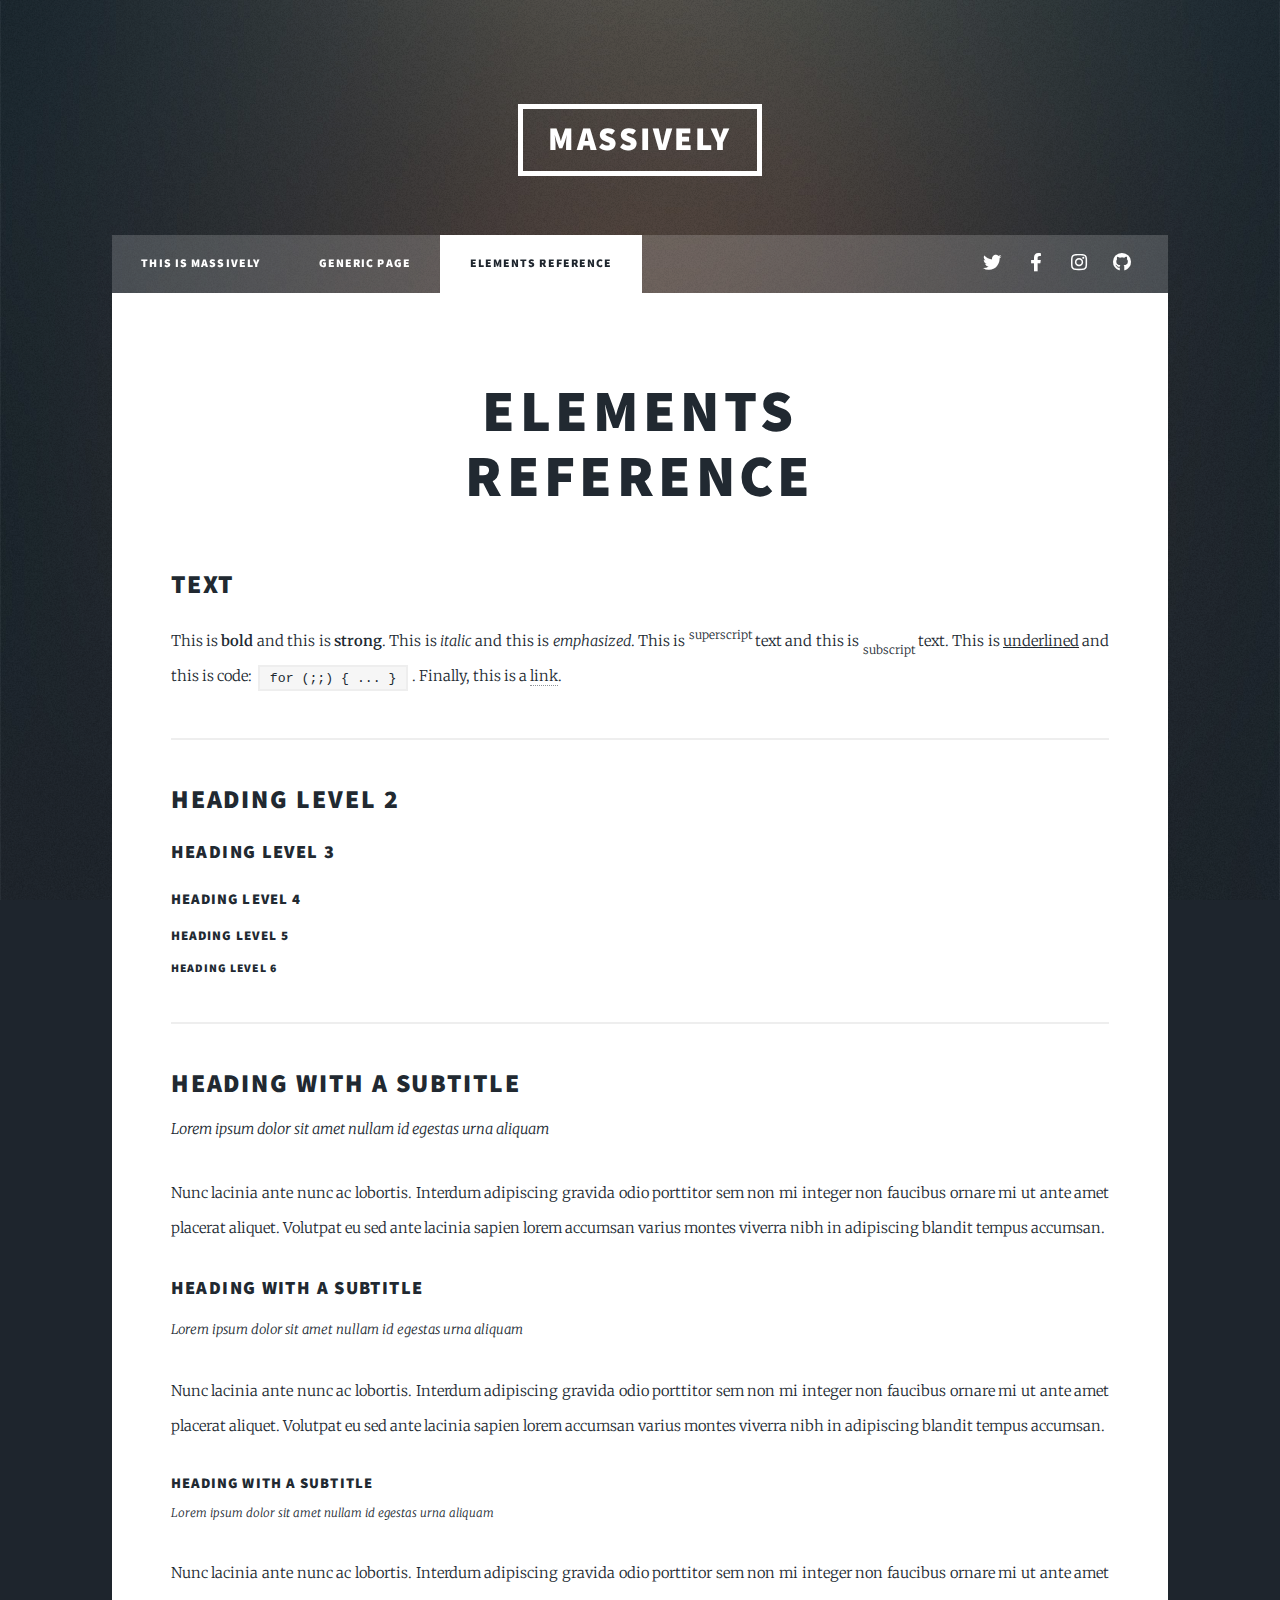
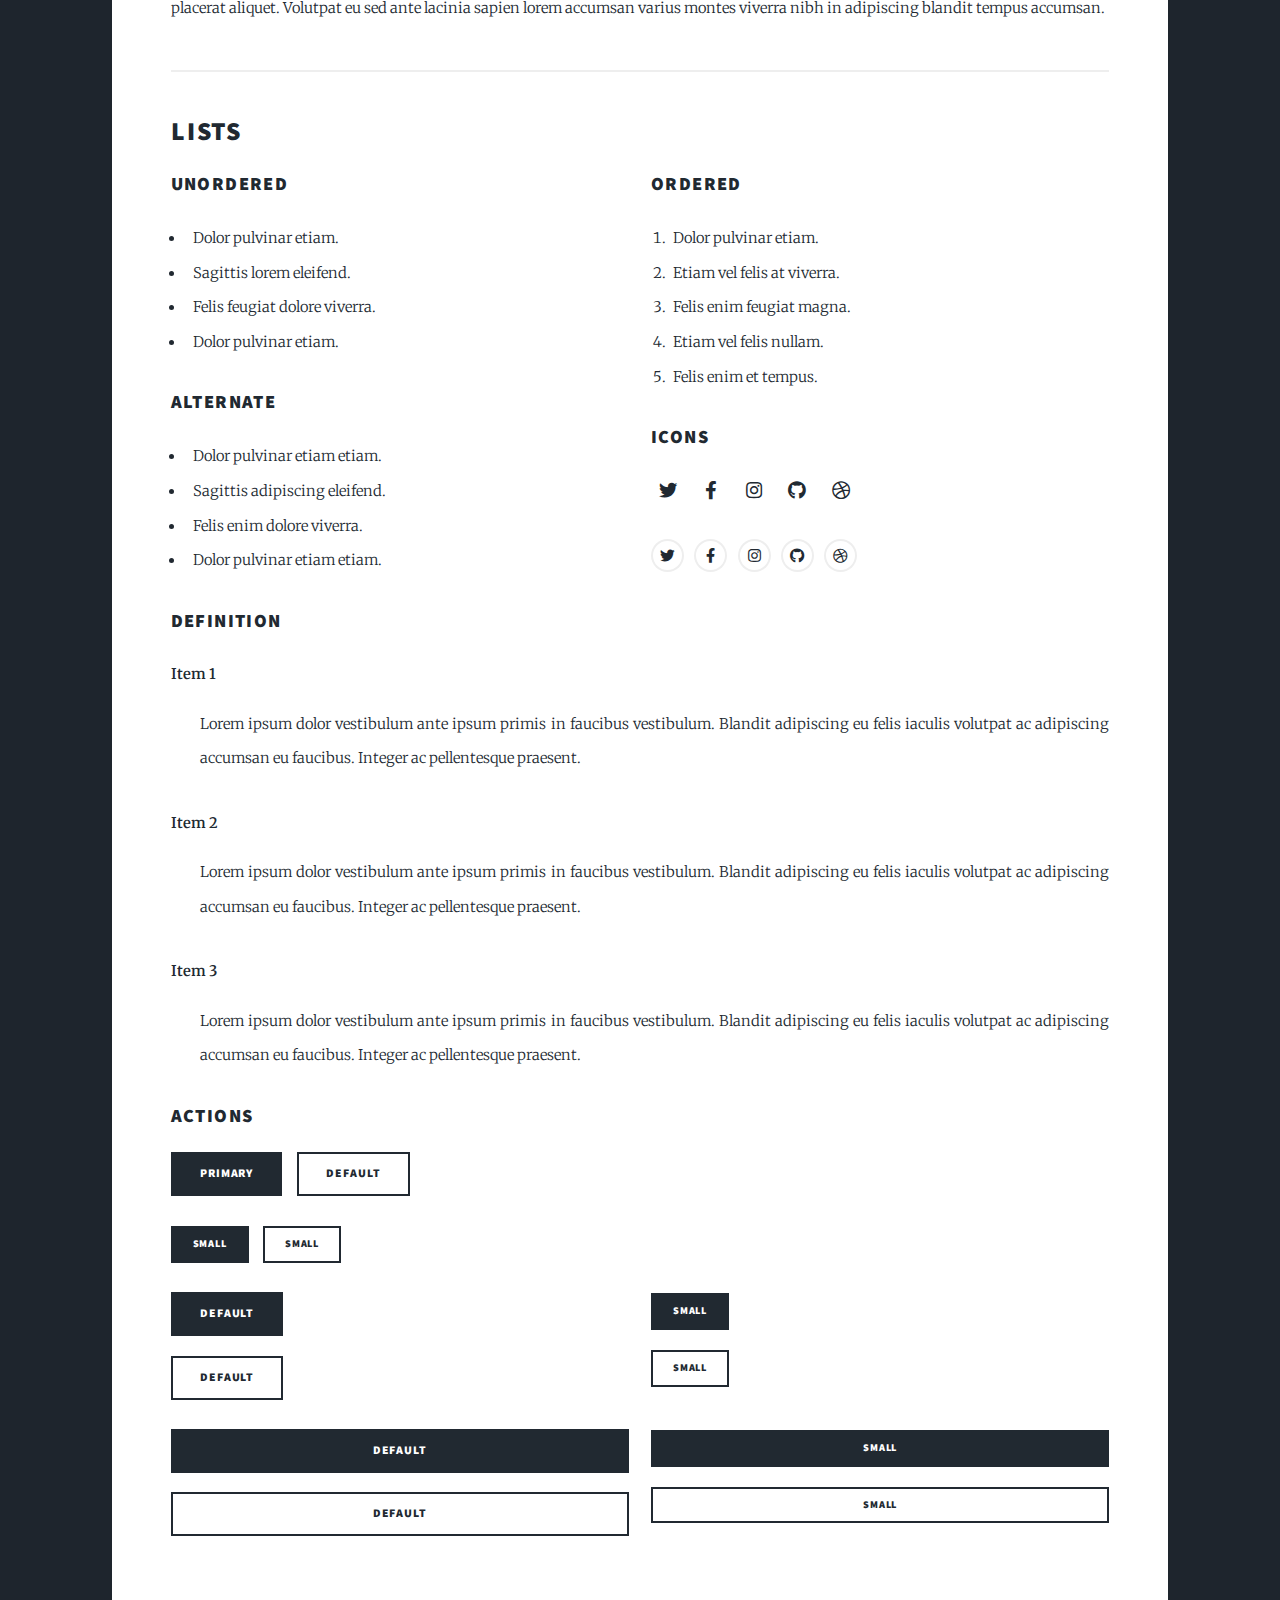
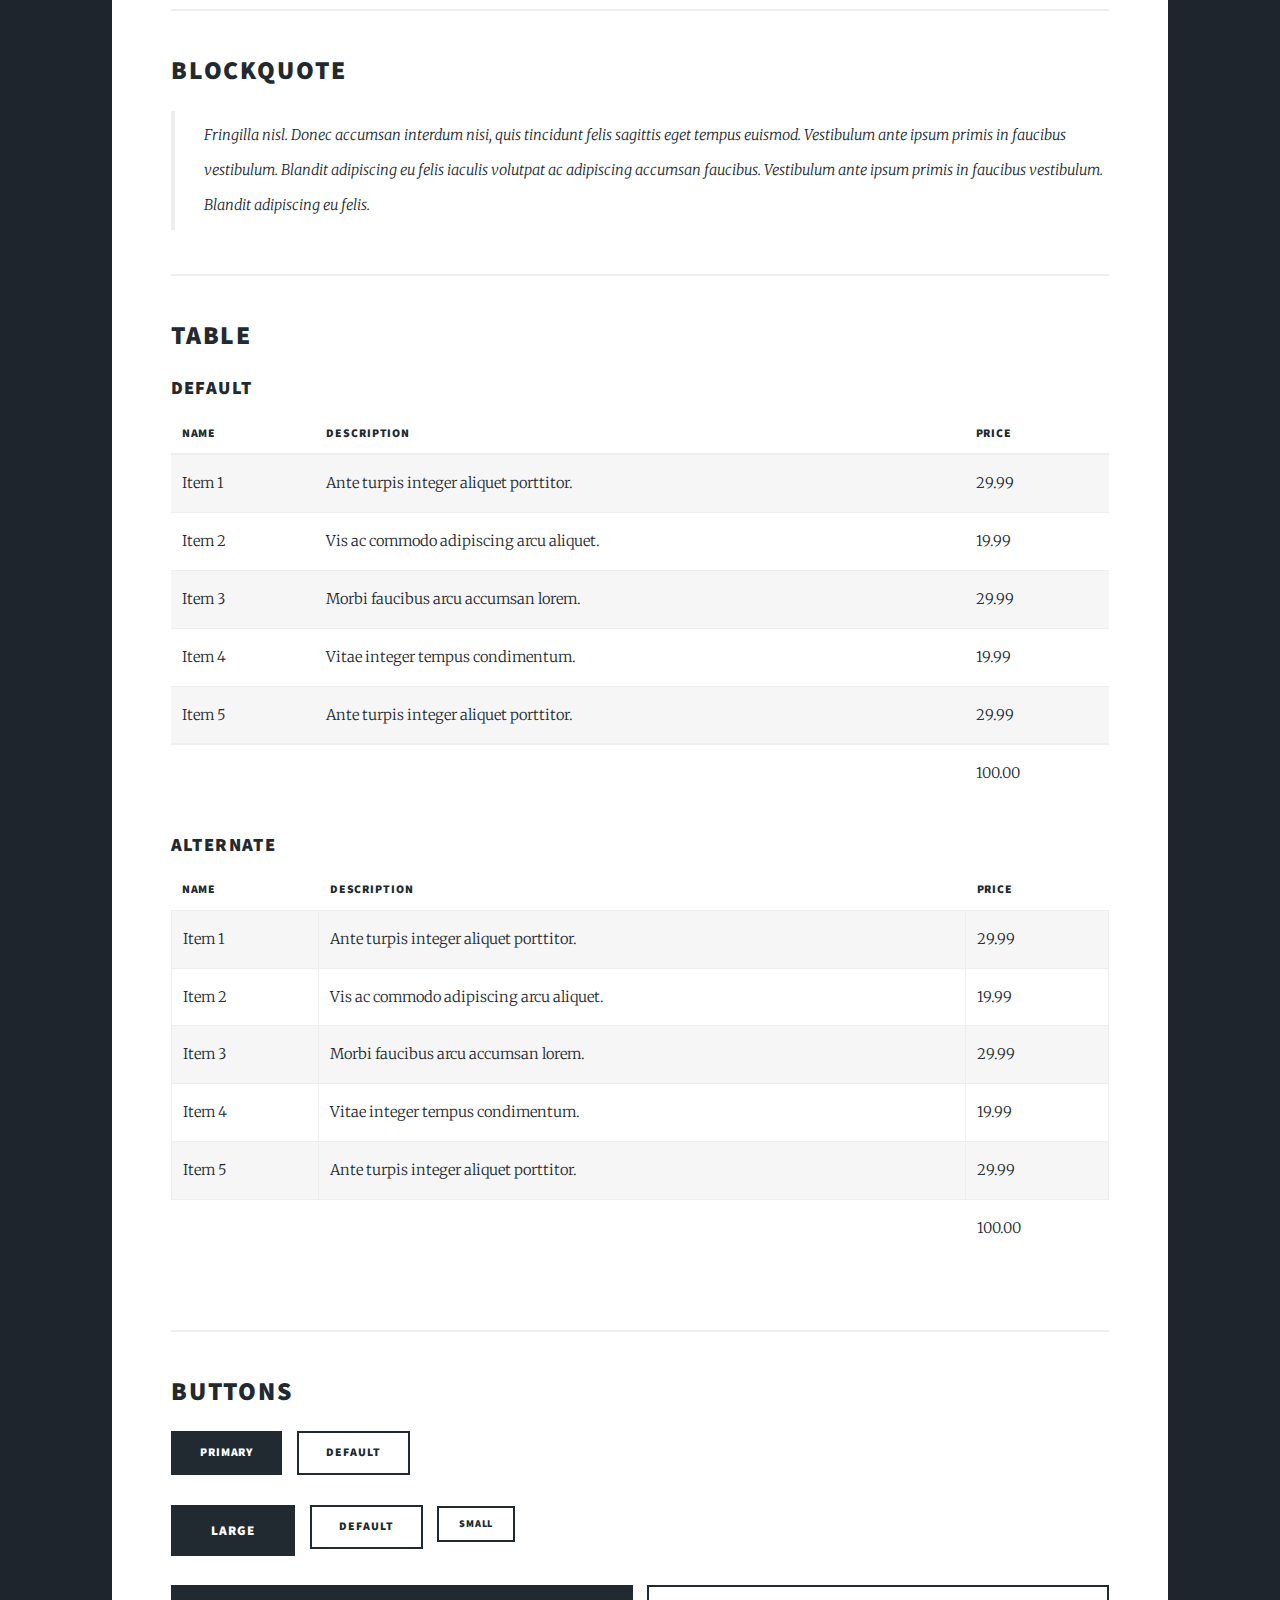
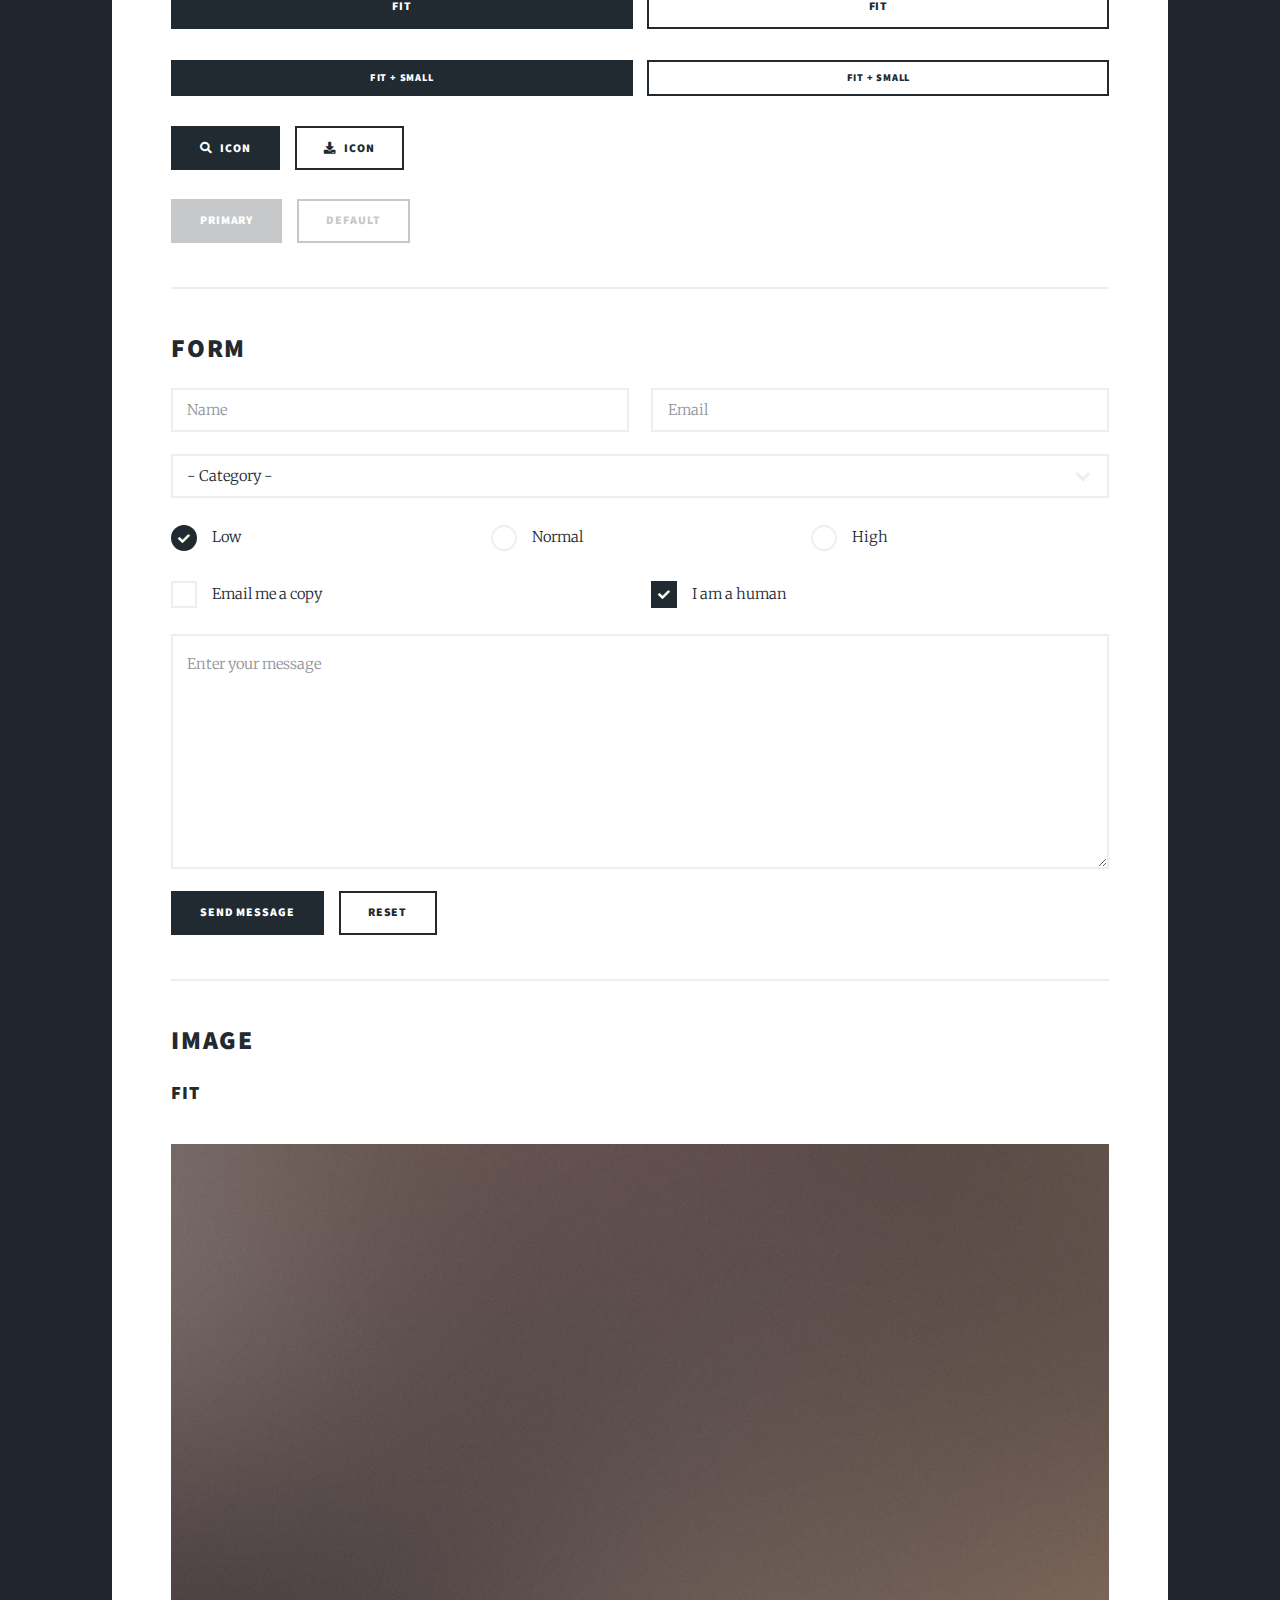
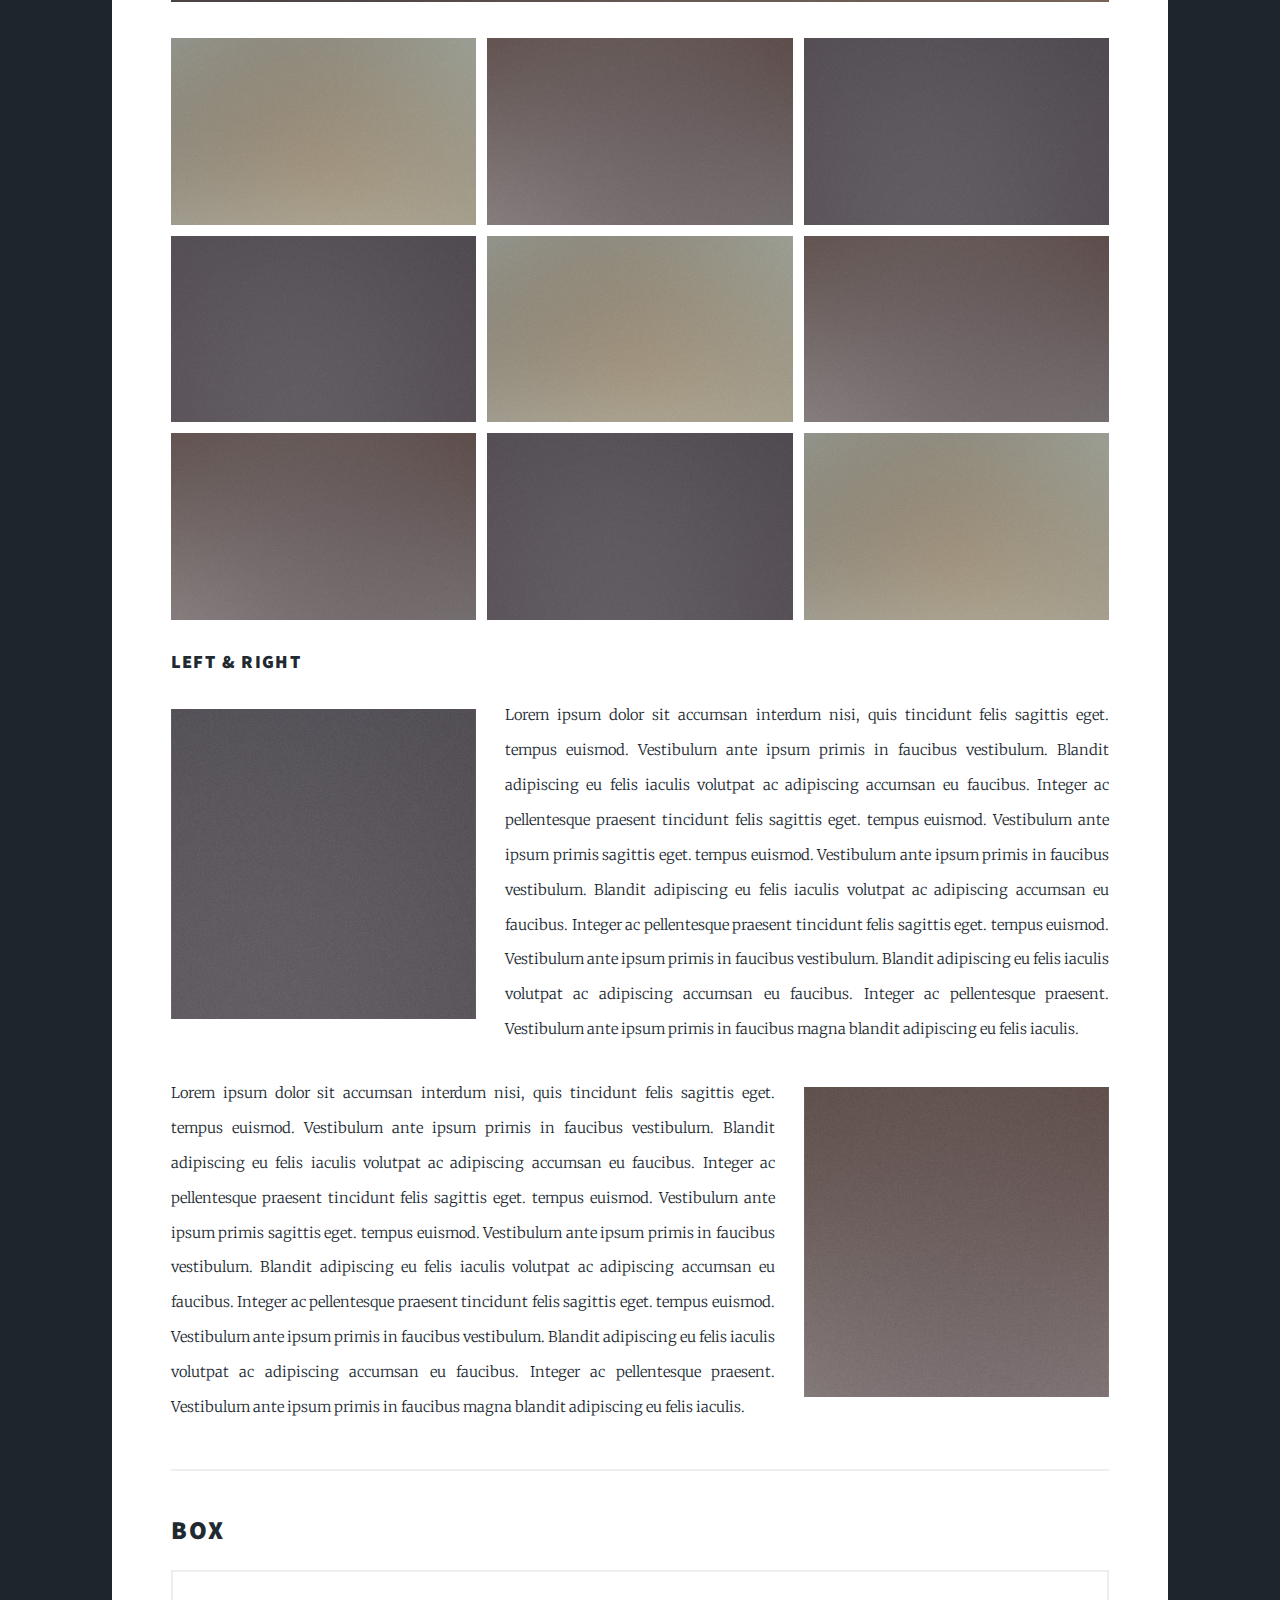
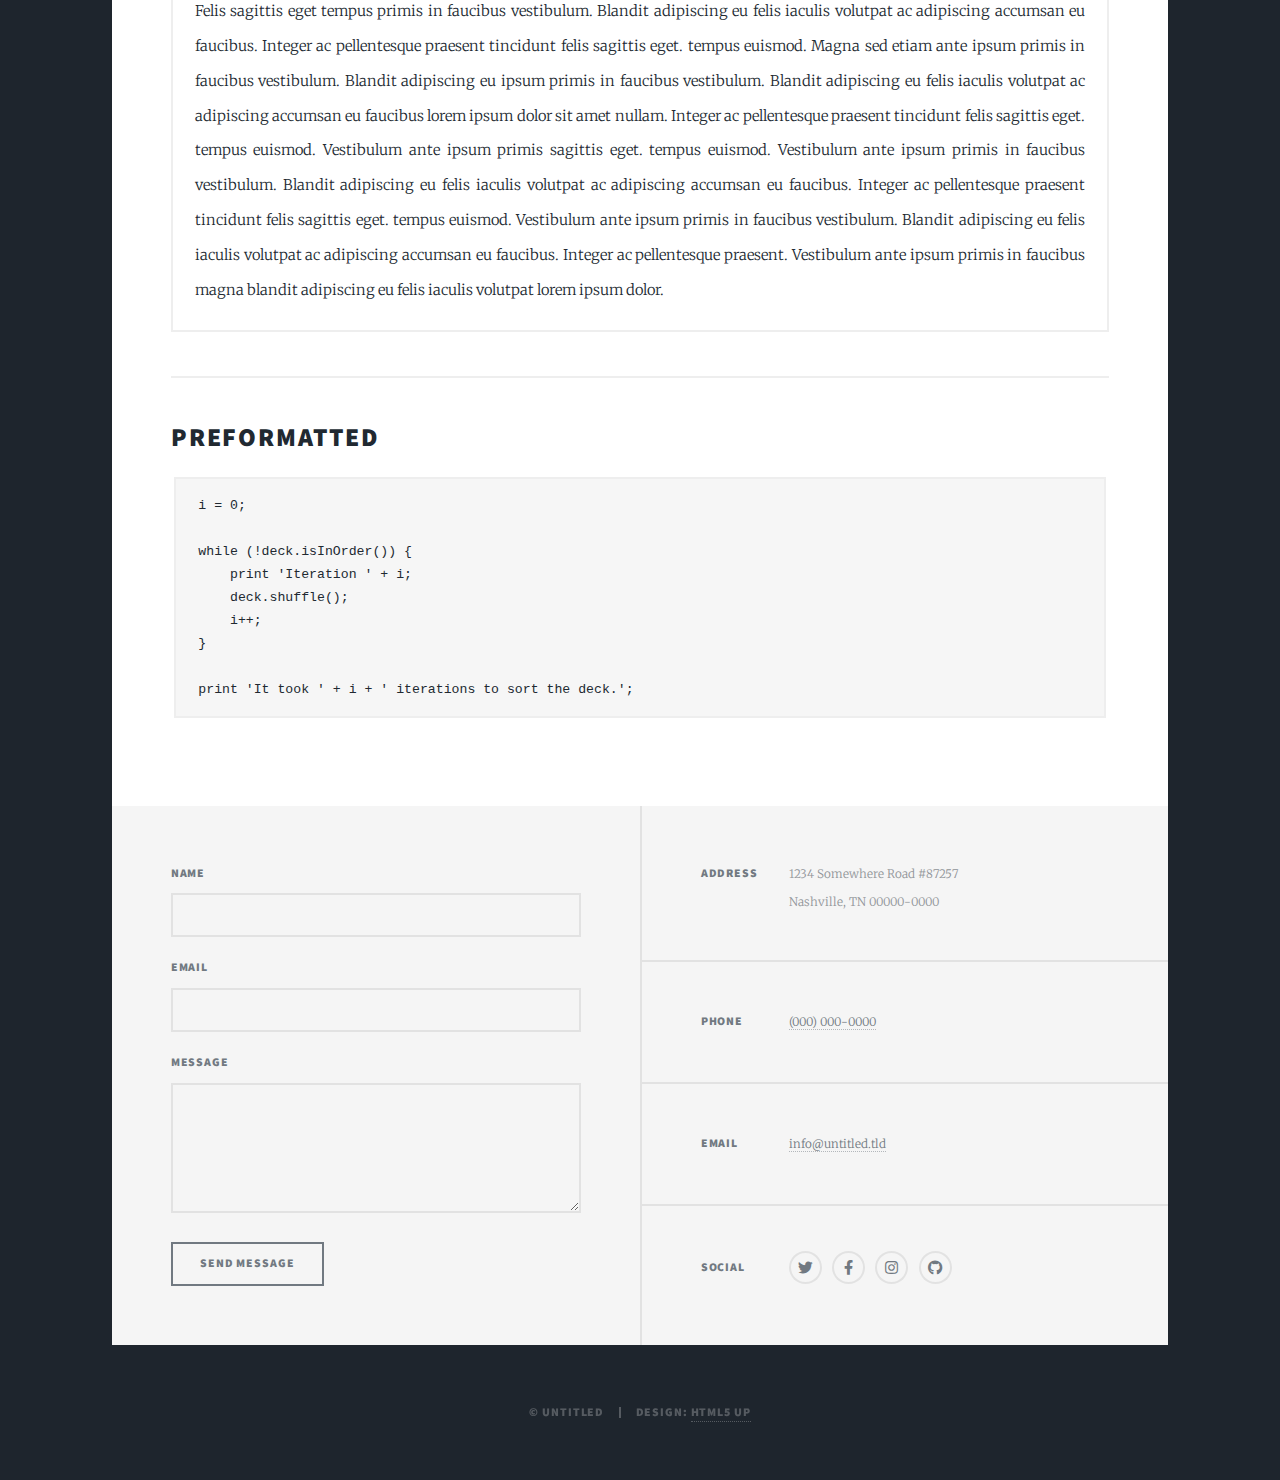
==== elements.html @ 62dad8d5 "commit" ====
<!DOCTYPE HTML>
<!--
	Massively by HTML5 UP
	html5up.net | @ajlkn
	Free for personal and commercial use under the CCA 3.0 license (html5up.net/license)
-->
<html>
	<head>
		<title>Elements Reference - Massively by HTML5 UP</title>
		<meta charset="utf-8" />
		<meta name="viewport" content="width=device-width, initial-scale=1, user-scalable=no" />
		<link rel="stylesheet" href="assets/css/main.css" />
		<noscript><link rel="stylesheet" href="assets/css/noscript.css" /></noscript>
	</head>
	<body class="is-preload">

		<!-- Wrapper -->
			<div id="wrapper">

				<!-- Header -->
					<header id="header">
						<a href="index.html" class="logo">Massively</a>
					</header>

				<!-- Nav -->
					<nav id="nav">
						<ul class="links">
							<li><a href="index.html">This is Massively</a></li>
							<li><a href="generic.html">Generic Page</a></li>
							<li class="active"><a href="elements.html">Elements Reference</a></li>
						</ul>
						<ul class="icons">
							<li><a href="#" class="icon brands fa-twitter"><span class="label">Twitter</span></a></li>
							<li><a href="#" class="icon brands fa-facebook-f"><span class="label">Facebook</span></a></li>
							<li><a href="#" class="icon brands fa-instagram"><span class="label">Instagram</span></a></li>
							<li><a href="#" class="icon brands fa-github"><span class="label">GitHub</span></a></li>
						</ul>
					</nav>

				<!-- Main -->
					<div id="main">

						<!-- Post -->
							<section class="post">
								<header class="major">
									<h1>Elements<br />
									Reference</h1>
								</header>

								<!-- Text stuff -->
									<h2>Text</h2>
									<p>This is <b>bold</b> and this is <strong>strong</strong>. This is <i>italic</i> and this is <em>emphasized</em>.
									This is <sup>superscript</sup> text and this is <sub>subscript</sub> text.
									This is <u>underlined</u> and this is code: <code>for (;;) { ... }</code>.
									Finally, this is a <a href="#">link</a>.</p>
									<hr />
									<h2>Heading Level 2</h2>
									<h3>Heading Level 3</h3>
									<h4>Heading Level 4</h4>
									<h5>Heading Level 5</h5>
									<h6>Heading Level 6</h6>
									<hr />
									<header>
										<h2>Heading with a Subtitle</h2>
										<p>Lorem ipsum dolor sit amet nullam id egestas urna aliquam</p>
									</header>
									<p>Nunc lacinia ante nunc ac lobortis. Interdum adipiscing gravida odio porttitor sem non mi integer non faucibus ornare mi ut ante amet placerat aliquet. Volutpat eu sed ante lacinia sapien lorem accumsan varius montes viverra nibh in adipiscing blandit tempus accumsan.</p>
									<header>
										<h3>Heading with a Subtitle</h3>
										<p>Lorem ipsum dolor sit amet nullam id egestas urna aliquam</p>
									</header>
									<p>Nunc lacinia ante nunc ac lobortis. Interdum adipiscing gravida odio porttitor sem non mi integer non faucibus ornare mi ut ante amet placerat aliquet. Volutpat eu sed ante lacinia sapien lorem accumsan varius montes viverra nibh in adipiscing blandit tempus accumsan.</p>
									<header>
										<h4>Heading with a Subtitle</h4>
										<p>Lorem ipsum dolor sit amet nullam id egestas urna aliquam</p>
									</header>
									<p>Nunc lacinia ante nunc ac lobortis. Interdum adipiscing gravida odio porttitor sem non mi integer non faucibus ornare mi ut ante amet placerat aliquet. Volutpat eu sed ante lacinia sapien lorem accumsan varius montes viverra nibh in adipiscing blandit tempus accumsan.</p>

									<hr />

								<!-- Lists -->
									<h2>Lists</h2>
									<div class="row">
										<div class="col-6 col-12-small">

											<h3>Unordered</h3>
											<ul>
												<li>Dolor pulvinar etiam.</li>
												<li>Sagittis lorem eleifend.</li>
												<li>Felis feugiat dolore viverra.</li>
												<li>Dolor pulvinar etiam.</li>
											</ul>

											<h3>Alternate</h3>
											<ul class="alt">
												<li>Dolor pulvinar etiam etiam.</li>
												<li>Sagittis adipiscing eleifend.</li>
												<li>Felis enim dolore viverra.</li>
												<li>Dolor pulvinar etiam etiam.</li>
											</ul>

										</div>
										<div class="col-6 col-12-small">

											<h3>Ordered</h3>
											<ol>
												<li>Dolor pulvinar etiam.</li>
												<li>Etiam vel felis at viverra.</li>
												<li>Felis enim feugiat magna.</li>
												<li>Etiam vel felis nullam.</li>
												<li>Felis enim et tempus.</li>
											</ol>

											<h3>Icons</h3>
											<ul class="icons">
												<li><a href="#" class="icon brands fa-twitter"><span class="label">Twitter</span></a></li>
												<li><a href="#" class="icon brands fa-facebook-f"><span class="label">Facebook</span></a></li>
												<li><a href="#" class="icon brands fa-instagram"><span class="label">Instagram</span></a></li>
												<li><a href="#" class="icon brands fa-github"><span class="label">Github</span></a></li>
												<li><a href="#" class="icon brands fa-dribbble"><span class="label">Dribbble</span></a></li>
											</ul>
											<ul class="icons alt">
												<li><a href="#" class="icon brands alt fa-twitter"><span class="label">Twitter</span></a></li>
												<li><a href="#" class="icon brands alt fa-facebook-f"><span class="label">Facebook</span></a></li>
												<li><a href="#" class="icon brands alt fa-instagram"><span class="label">Instagram</span></a></li>
												<li><a href="#" class="icon brands alt fa-github"><span class="label">Github</span></a></li>
												<li><a href="#" class="icon brands alt fa-dribbble"><span class="label">Dribbble</span></a></li>
											</ul>

										</div>
									</div>
									<h3>Definition</h3>
									<dl>
										<dt>Item 1</dt>
										<dd>
											<p>Lorem ipsum dolor vestibulum ante ipsum primis in faucibus vestibulum. Blandit adipiscing eu felis iaculis volutpat ac adipiscing accumsan eu faucibus. Integer ac pellentesque praesent.</p>
										</dd>
										<dt>Item 2</dt>
										<dd>
											<p>Lorem ipsum dolor vestibulum ante ipsum primis in faucibus vestibulum. Blandit adipiscing eu felis iaculis volutpat ac adipiscing accumsan eu faucibus. Integer ac pellentesque praesent.</p>
										</dd>
										<dt>Item 3</dt>
										<dd>
											<p>Lorem ipsum dolor vestibulum ante ipsum primis in faucibus vestibulum. Blandit adipiscing eu felis iaculis volutpat ac adipiscing accumsan eu faucibus. Integer ac pellentesque praesent.</p>
										</dd>
									</dl>

									<h3>Actions</h3>
									<ul class="actions">
										<li><a href="#" class="button primary">Primary</a></li>
										<li><a href="#" class="button">Default</a></li>
									</ul>
									<ul class="actions small">
										<li><a href="#" class="button primary small">Small</a></li>
										<li><a href="#" class="button small">Small</a></li>
									</ul>
									<div class="row">
										<div class="col-6 col-12-small">
											<ul class="actions stacked">
												<li><a href="#" class="button primary">Default</a></li>
												<li><a href="#" class="button">Default</a></li>
											</ul>
										</div>
										<div class="col-6 col-12-small">
											<ul class="actions stacked">
												<li><a href="#" class="button primary small">Small</a></li>
												<li><a href="#" class="button small">Small</a></li>
											</ul>
										</div>
									</div>
									<div class="row">
										<div class="col-6 col-12-small">
											<ul class="actions stacked">
												<li><a href="#" class="button primary fit">Default</a></li>
												<li><a href="#" class="button fit">Default</a></li>
											</ul>
										</div>
										<div class="col-6 col-12-small">
											<ul class="actions stacked">
												<li><a href="#" class="button primary small fit">Small</a></li>
												<li><a href="#" class="button small fit">Small</a></li>
											</ul>
										</div>
									</div>

									<hr />

								<!-- Blockquote -->
									<h2>Blockquote</h2>
									<blockquote>Fringilla nisl. Donec accumsan interdum nisi, quis tincidunt felis sagittis eget tempus euismod. Vestibulum ante ipsum primis in faucibus vestibulum. Blandit adipiscing eu felis iaculis volutpat ac adipiscing accumsan faucibus. Vestibulum ante ipsum primis in faucibus vestibulum. Blandit adipiscing eu felis.</blockquote>

									<hr />

								<!-- Table -->
									<h2>Table</h2>

									<h3>Default</h3>
									<div class="table-wrapper">
										<table>
											<thead>
												<tr>
													<th>Name</th>
													<th>Description</th>
													<th>Price</th>
												</tr>
											</thead>
											<tbody>
												<tr>
													<td>Item 1</td>
													<td>Ante turpis integer aliquet porttitor.</td>
													<td>29.99</td>
												</tr>
												<tr>
													<td>Item 2</td>
													<td>Vis ac commodo adipiscing arcu aliquet.</td>
													<td>19.99</td>
												</tr>
												<tr>
													<td>Item 3</td>
													<td> Morbi faucibus arcu accumsan lorem.</td>
													<td>29.99</td>
												</tr>
												<tr>
													<td>Item 4</td>
													<td>Vitae integer tempus condimentum.</td>
													<td>19.99</td>
												</tr>
												<tr>
													<td>Item 5</td>
													<td>Ante turpis integer aliquet porttitor.</td>
													<td>29.99</td>
												</tr>
											</tbody>
											<tfoot>
												<tr>
													<td colspan="2"></td>
													<td>100.00</td>
												</tr>
											</tfoot>
										</table>
									</div>

									<h3>Alternate</h3>
									<div class="table-wrapper">
										<table class="alt">
											<thead>
												<tr>
													<th>Name</th>
													<th>Description</th>
													<th>Price</th>
												</tr>
											</thead>
											<tbody>
												<tr>
													<td>Item 1</td>
													<td>Ante turpis integer aliquet porttitor.</td>
													<td>29.99</td>
												</tr>
												<tr>
													<td>Item 2</td>
													<td>Vis ac commodo adipiscing arcu aliquet.</td>
													<td>19.99</td>
												</tr>
												<tr>
													<td>Item 3</td>
													<td> Morbi faucibus arcu accumsan lorem.</td>
													<td>29.99</td>
												</tr>
												<tr>
													<td>Item 4</td>
													<td>Vitae integer tempus condimentum.</td>
													<td>19.99</td>
												</tr>
												<tr>
													<td>Item 5</td>
													<td>Ante turpis integer aliquet porttitor.</td>
													<td>29.99</td>
												</tr>
											</tbody>
											<tfoot>
												<tr>
													<td colspan="2"></td>
													<td>100.00</td>
												</tr>
											</tfoot>
										</table>
									</div>

									<hr />

								<!-- Buttons -->
									<h2>Buttons</h2>
									<ul class="actions">
										<li><a href="#" class="button primary">Primary</a></li>
										<li><a href="#" class="button">Default</a></li>
									</ul>
									<ul class="actions">
										<li><a href="#" class="button primary large">Large</a></li>
										<li><a href="#" class="button">Default</a></li>
										<li><a href="#" class="button small">Small</a></li>
									</ul>
									<ul class="actions fit">
										<li><a href="#" class="button primary fit">Fit</a></li>
										<li><a href="#" class="button fit">Fit</a></li>
									</ul>
									<ul class="actions fit small">
										<li><a href="#" class="button primary fit small">Fit + Small</a></li>
										<li><a href="#" class="button fit small">Fit + Small</a></li>
									</ul>
									<ul class="actions">
										<li><a href="#" class="button primary icon solid fa-search">Icon</a></li>
										<li><a href="#" class="button icon solid fa-download">Icon</a></li>
									</ul>
									<ul class="actions">
										<li><span class="button primary disabled">Primary</span></li>
										<li><span class="button disabled">Default</span></li>
									</ul>

									<hr />

								<!-- Form -->
									<h2>Form</h2>

									<form method="post" action="#">
										<div class="row gtr-uniform">
											<div class="col-6 col-12-xsmall">
												<input type="text" name="demo-name" id="demo-name" value="" placeholder="Name" />
											</div>
											<div class="col-6 col-12-xsmall">
												<input type="email" name="demo-email" id="demo-email" value="" placeholder="Email" />
											</div>
											<!-- Break -->
											<div class="col-12">
												<select name="demo-category" id="demo-category">
													<option value="">- Category -</option>
													<option value="1">Manufacturing</option>
													<option value="1">Shipping</option>
													<option value="1">Administration</option>
													<option value="1">Human Resources</option>
												</select>
											</div>
											<!-- Break -->
											<div class="col-4 col-12-small">
												<input type="radio" id="demo-priority-low" name="demo-priority" checked>
												<label for="demo-priority-low">Low</label>
											</div>
											<div class="col-4 col-12-small">
												<input type="radio" id="demo-priority-normal" name="demo-priority">
												<label for="demo-priority-normal">Normal</label>
											</div>
											<div class="col-4 col-12-small">
												<input type="radio" id="demo-priority-high" name="demo-priority">
												<label for="demo-priority-high">High</label>
											</div>
											<!-- Break -->
											<div class="col-6 col-12-small">
												<input type="checkbox" id="demo-copy" name="demo-copy">
												<label for="demo-copy">Email me a copy</label>
											</div>
											<div class="col-6 col-12-small">
												<input type="checkbox" id="demo-human" name="demo-human" checked>
												<label for="demo-human">I am a human</label>
											</div>
											<!-- Break -->
											<div class="col-12">
												<textarea name="demo-message" id="demo-message" placeholder="Enter your message" rows="6"></textarea>
											</div>
											<!-- Break -->
											<div class="col-12">
												<ul class="actions">
													<li><input type="submit" value="Send Message" class="primary" /></li>
													<li><input type="reset" value="Reset" /></li>
												</ul>
											</div>
										</div>
									</form>

									<hr />

								<!-- Image -->
									<h2>Image</h2>

									<h3>Fit</h3>
									<span class="image fit"><img src="images/pic01.jpg" alt="" /></span>
									<div class="box alt">
										<div class="row gtr-50 gtr-uniform">
											<div class="col-4"><span class="image fit"><img src="images/pic02.jpg" alt="" /></span></div>
											<div class="col-4"><span class="image fit"><img src="images/pic03.jpg" alt="" /></span></div>
											<div class="col-4"><span class="image fit"><img src="images/pic04.jpg" alt="" /></span></div>
											<!-- Break -->
											<div class="col-4"><span class="image fit"><img src="images/pic04.jpg" alt="" /></span></div>
											<div class="col-4"><span class="image fit"><img src="images/pic02.jpg" alt="" /></span></div>
											<div class="col-4"><span class="image fit"><img src="images/pic03.jpg" alt="" /></span></div>
											<!-- Break -->
											<div class="col-4"><span class="image fit"><img src="images/pic03.jpg" alt="" /></span></div>
											<div class="col-4"><span class="image fit"><img src="images/pic04.jpg" alt="" /></span></div>
											<div class="col-4"><span class="image fit"><img src="images/pic02.jpg" alt="" /></span></div>
										</div>
									</div>

									<h3>Left &amp; Right</h3>
									<p><span class="image left"><img src="images/pic08.jpg" alt="" /></span>Lorem ipsum dolor sit accumsan interdum nisi, quis tincidunt felis sagittis eget. tempus euismod. Vestibulum ante ipsum primis in faucibus vestibulum. Blandit adipiscing eu felis iaculis volutpat ac adipiscing accumsan eu faucibus. Integer ac pellentesque praesent tincidunt felis sagittis eget. tempus euismod. Vestibulum ante ipsum primis sagittis eget. tempus euismod. Vestibulum ante ipsum primis in faucibus vestibulum. Blandit adipiscing eu felis iaculis volutpat ac adipiscing accumsan eu faucibus. Integer ac pellentesque praesent tincidunt felis sagittis eget. tempus euismod. Vestibulum ante ipsum primis in faucibus vestibulum. Blandit adipiscing eu felis iaculis volutpat ac adipiscing accumsan eu faucibus. Integer ac pellentesque praesent. Vestibulum ante ipsum primis in faucibus magna blandit adipiscing eu felis iaculis.</p>
									<p><span class="image right"><img src="images/pic09.jpg" alt="" /></span>Lorem ipsum dolor sit accumsan interdum nisi, quis tincidunt felis sagittis eget. tempus euismod. Vestibulum ante ipsum primis in faucibus vestibulum. Blandit adipiscing eu felis iaculis volutpat ac adipiscing accumsan eu faucibus. Integer ac pellentesque praesent tincidunt felis sagittis eget. tempus euismod. Vestibulum ante ipsum primis sagittis eget. tempus euismod. Vestibulum ante ipsum primis in faucibus vestibulum. Blandit adipiscing eu felis iaculis volutpat ac adipiscing accumsan eu faucibus. Integer ac pellentesque praesent tincidunt felis sagittis eget. tempus euismod. Vestibulum ante ipsum primis in faucibus vestibulum. Blandit adipiscing eu felis iaculis volutpat ac adipiscing accumsan eu faucibus. Integer ac pellentesque praesent. Vestibulum ante ipsum primis in faucibus magna blandit adipiscing eu felis iaculis.</p>

									<hr />

								<!-- Box -->
									<h2>Box</h2>
									<div class="box">
										<p>Felis sagittis eget tempus primis in faucibus vestibulum. Blandit adipiscing eu felis iaculis volutpat ac adipiscing accumsan eu faucibus. Integer ac pellentesque praesent tincidunt felis sagittis eget. tempus euismod. Magna sed etiam ante ipsum primis in faucibus vestibulum. Blandit adipiscing eu ipsum primis in faucibus vestibulum. Blandit adipiscing eu felis iaculis volutpat ac adipiscing accumsan eu faucibus lorem ipsum dolor sit amet nullam. Integer ac pellentesque praesent tincidunt felis sagittis eget. tempus euismod. Vestibulum ante ipsum primis sagittis eget. tempus euismod. Vestibulum ante ipsum primis in faucibus vestibulum. Blandit adipiscing eu felis iaculis volutpat ac adipiscing accumsan eu faucibus. Integer ac pellentesque praesent tincidunt felis sagittis eget. tempus euismod. Vestibulum ante ipsum primis in faucibus vestibulum. Blandit adipiscing eu felis iaculis volutpat ac adipiscing accumsan eu faucibus. Integer ac pellentesque praesent. Vestibulum ante ipsum primis in faucibus magna blandit adipiscing eu felis iaculis volutpat lorem ipsum dolor.</p>
									</div>

									<hr />

								<!-- Preformatted Code -->
									<h2>Preformatted</h2>
									<pre><code>i = 0;

while (!deck.isInOrder()) {
    print 'Iteration ' + i;
    deck.shuffle();
    i++;
}

print 'It took ' + i + ' iterations to sort the deck.';
</code></pre>

							</section>

					</div>

				<!-- Footer -->
					<footer id="footer">
						<section>
							<form method="post" action="#">
								<div class="fields">
									<div class="field">
										<label for="name">Name</label>
										<input type="text" name="name" id="name" />
									</div>
									<div class="field">
										<label for="email">Email</label>
										<input type="text" name="email" id="email" />
									</div>
									<div class="field">
										<label for="message">Message</label>
										<textarea name="message" id="message" rows="3"></textarea>
									</div>
								</div>
								<ul class="actions">
									<li><input type="submit" value="Send Message" /></li>
								</ul>
							</form>
						</section>
						<section class="split contact">
							<section class="alt">
								<h3>Address</h3>
								<p>1234 Somewhere Road #87257<br />
								Nashville, TN 00000-0000</p>
							</section>
							<section>
								<h3>Phone</h3>
								<p><a href="#">(000) 000-0000</a></p>
							</section>
							<section>
								<h3>Email</h3>
								<p><a href="#">info@untitled.tld</a></p>
							</section>
							<section>
								<h3>Social</h3>
								<ul class="icons alt">
									<li><a href="#" class="icon brands alt fa-twitter"><span class="label">Twitter</span></a></li>
									<li><a href="#" class="icon brands alt fa-facebook-f"><span class="label">Facebook</span></a></li>
									<li><a href="#" class="icon brands alt fa-instagram"><span class="label">Instagram</span></a></li>
									<li><a href="#" class="icon brands alt fa-github"><span class="label">GitHub</span></a></li>
								</ul>
							</section>
						</section>
					</footer>

				<!-- Copyright -->
					<div id="copyright">
						<ul><li>&copy; Untitled</li><li>Design: <a href="https://html5up.net">HTML5 UP</a></li></ul>
					</div>

			</div>

		<!-- Scripts -->
			<script src="assets/js/jquery.min.js"></script>
			<script src="assets/js/jquery.scrollex.min.js"></script>
			<script src="assets/js/jquery.scrolly.min.js"></script>
			<script src="assets/js/browser.min.js"></script>
			<script src="assets/js/breakpoints.min.js"></script>
			<script src="assets/js/util.js"></script>
			<script src="assets/js/main.js"></script>

	</body>
</html>
---- assets/css/main.css ----
@import url(fontawesome-all.min.css);
@import url("https://fonts.googleapis.com/css?family=Merriweather:300,700,300italic,700italic|Source+Sans+Pro:900");

/*
	Massively by HTML5 UP
	html5up.net | @ajlkn
	Free for personal and commercial use under the CCA 3.0 license (html5up.net/license)
*/

html, body, div, span, applet, object,
iframe, h1, h2, h3, h4, h5, h6, p, blockquote,
pre, a, abbr, acronym, address, big, cite,
code, del, dfn, em, img, ins, kbd, q, s, samp,
small, strike, strong, sub, sup, tt, var, b,
u, i, center, dl, dt, dd, ol, ul, li, fieldset,
form, label, legend, table, caption, tbody,
tfoot, thead, tr, th, td, article, aside,
canvas, details, embed, figure, figcaption,
footer, header, hgroup, menu, nav, output, ruby,
section, summary, time, mark, audio, video {
	margin: 0;
	padding: 0;
	border: 0;
	font-size: 100%;
	font: inherit;
	vertical-align: baseline;}

article, aside, details, figcaption, figure,
footer, header, hgroup, menu, nav, section {
	display: block;}

body {
	line-height: 1;
}

ol, ul {
	list-style: none;
}

blockquote, q {
	quotes: none;
}

	blockquote:before, blockquote:after, q:before, q:after {
		content: '';
		content: none;
	}

table {
	border-collapse: collapse;
	border-spacing: 0;
}

body {
	-webkit-text-size-adjust: none;
}

mark {
	background-color: transparent;
	color: inherit;
}

input::-moz-focus-inner {
	border: 0;
	padding: 0;
}

input, select, textarea {
	-moz-appearance: none;
	-webkit-appearance: none;
	-ms-appearance: none;
	appearance: none;
}

/* Basic */

	@-ms-viewport {
		width: device-width;
	}

	body {
		-ms-overflow-style: scrollbar;
	}

	@media screen and (max-width: 480px) {

		html, body {
			min-width: 320px;
		}

	}

	html {
		box-sizing: border-box;
	}

	*, *:before, *:after {
		box-sizing: inherit;
	}

	body {
		background-color: #1e252d;
	}

		body.is-preload *, body.is-preload *:before, body.is-preload *:after {
			-moz-animation: none !important;
			-webkit-animation: none !important;
			-ms-animation: none !important;
			animation: none !important;
			-moz-transition: none !important;
			-webkit-transition: none !important;
			-ms-transition: none !important;
			transition: none !important;
		}

/* Type */

	html {
		font-size: 16pt;
	}

		@media screen and (max-width: 1680px) {

			html {
				font-size: 12pt;
			}

		}

		@media screen and (max-width: 1280px) {

			html {
				font-size: 11pt;
			}

		}

		@media screen and (max-width: 360px) {

			html {
				font-size: 10pt;
			}

		}

	body {
		color: #212931;
	}

	body, input, select, textarea {
		font-family: "Merriweather", Georgia, serif;
		font-weight: 300;
		font-size: 1rem;
		line-height: 2.375;
	}

	a {
		-moz-transition: color 0.2s ease-in-out, background-color 0.2s ease-in-out, border-color 0.2s ease-in-out, box-shadow 0.2s ease-in-out;
		-webkit-transition: color 0.2s ease-in-out, background-color 0.2s ease-in-out, border-color 0.2s ease-in-out, box-shadow 0.2s ease-in-out;
		-ms-transition: color 0.2s ease-in-out, background-color 0.2s ease-in-out, border-color 0.2s ease-in-out, box-shadow 0.2s ease-in-out;
		transition: color 0.2s ease-in-out, background-color 0.2s ease-in-out, border-color 0.2s ease-in-out, box-shadow 0.2s ease-in-out;
		border-bottom: dotted 1px;
		text-decoration: none;
	}

		a:hover {
			border-bottom-color: transparent;
		}

	strong, b {
		font-weight: 600;
	}

	em, i {
		font-style: italic;
	}

	p {
		text-align: justify;
		margin: 0 0 2rem 0;
	}

	h1, h2, h3, h4, h5, h6 {
		font-family: "Source Sans Pro", Helvetica, sans-serif;
		font-weight: 900;
		line-height: 1.5;
		letter-spacing: 0.075em;
		text-transform: uppercase;
		margin: 0 0 1rem 0;
	}

		h1 a, h2 a, h3 a, h4 a, h5 a, h6 a {
			border-bottom: 0;
			color: inherit;
			text-decoration: none;
		}

	h1 {
		font-size: 4rem;
		line-height: 1.1;
		margin: 0 0 2rem 0;
	}

	h2 {
		font-size: 1.75rem;
		line-height: 1.3;
		margin: 0 0 1.5rem 0;
	}

	h3 {
		font-size: 1.25rem;
		margin: 0 0 1.5rem 0;
	}

	h4 {
		font-size: 1rem;
	}

	h5 {
		font-size: 0.9rem;
	}

	h6 {
		font-size: 0.8rem;
	}

	sub {
		font-size: 0.8rem;
		position: relative;
		top: 0.5rem;
	}

	sup {
		font-size: 0.8rem;
		position: relative;
		top: -0.5rem;
	}

	blockquote {
		border-left: solid 4px;
		font-style: italic;
		margin: 0 0 2rem 0;
		padding: 0.5rem 0 0.5rem 2rem;
	}

	code {
		border: solid 2px;
		font-family: "Courier New", monospace;
		font-size: 0.9rem;
		margin: 0 0.25rem;
		padding: 0.25rem 0.65rem;
	}

	pre {
		-webkit-overflow-scrolling: touch;
		font-family: "Courier New", monospace;
		font-size: 0.9rem;
		margin: 0 0 2rem 0;
	}

		pre code {
			display: block;
			line-height: 1.75;
			padding: 1rem 1.5rem;
			overflow-x: auto;
		}

	hr {
		border: 0;
		border-bottom: solid 2px;
		margin: 3rem 0;
	}

		hr.major {
			margin: 5rem 0;
		}

	.align-left {
		text-align: left;
	}

	.align-center {
		text-align: center;
	}

	.align-right {
		text-align: right;
	}

	input, select, textarea {
		color: #212931;
	}

	a {
		color: #212931;
		border-bottom-color: rgba(33, 41, 49, 0.5);
	}

		a:hover {
			border-bottom-color: transparent;
			color: #18bfef !important;
		}

	strong, b {
		color: #212931;
	}

	h1, h2, h3, h4, h5, h6 {
		color: #212931;
	}

	blockquote {
		border-left-color: #eeeeee;
	}

	code {
		background: rgba(220, 220, 220, 0.25);
		border-color: #eeeeee;
	}

	hr {
		border-bottom-color: #eeeeee;
	}

/* Row */

	.row {
		display: flex;
		flex-wrap: wrap;
		box-sizing: border-box;
		align-items: stretch;
	}

		.row > * {
			box-sizing: border-box;
		}

		.row.gtr-uniform > * > :last-child {
			margin-bottom: 0;
		}

		.row.aln-left {
			justify-content: flex-start;
		}

		.row.aln-center {
			justify-content: center;
		}

		.row.aln-right {
			justify-content: flex-end;
		}

		.row.aln-top {
			align-items: flex-start;
		}

		.row.aln-middle {
			align-items: center;
		}

		.row.aln-bottom {
			align-items: flex-end;
		}

		.row > .imp {
			order: -1;
		}

		.row > .col-1 {
			width: 8.33333%;
		}

		.row > .off-1 {
			margin-left: 8.33333%;
		}

		.row > .col-2 {
			width: 16.66667%;
		}

		.row > .off-2 {
			margin-left: 16.66667%;
		}

		.row > .col-3 {
			width: 25%;
		}

		.row > .off-3 {
			margin-left: 25%;
		}

		.row > .col-4 {
			width: 33.33333%;
		}

		.row > .off-4 {
			margin-left: 33.33333%;
		}

		.row > .col-5 {
			width: 41.66667%;
		}

		.row > .off-5 {
			margin-left: 41.66667%;
		}

		.row > .col-6 {
			width: 50%;
		}

		.row > .off-6 {
			margin-left: 50%;
		}

		.row > .col-7 {
			width: 58.33333%;
		}

		.row > .off-7 {
			margin-left: 58.33333%;
		}

		.row > .col-8 {
			width: 66.66667%;
		}

		.row > .off-8 {
			margin-left: 66.66667%;
		}

		.row > .col-9 {
			width: 75%;
		}

		.row > .off-9 {
			margin-left: 75%;
		}

		.row > .col-10 {
			width: 83.33333%;
		}

		.row > .off-10 {
			margin-left: 83.33333%;
		}

		.row > .col-11 {
			width: 91.66667%;
		}

		.row > .off-11 {
			margin-left: 91.66667%;
		}

		.row > .col-12 {
			width: 100%;
		}

		.row > .off-12 {
			margin-left: 100%;
		}

		.row.gtr-0 {
			margin-top: 0;
			margin-left: 0rem;
		}

			.row.gtr-0 > * {
				padding: 0 0 0 0rem;
			}

			.row.gtr-0.gtr-uniform {
				margin-top: 0rem;
			}

				.row.gtr-0.gtr-uniform > * {
					padding-top: 0rem;
				}

		.row.gtr-25 {
			margin-top: 0;
			margin-left: -0.375rem;
		}

			.row.gtr-25 > * {
				padding: 0 0 0 0.375rem;
			}

			.row.gtr-25.gtr-uniform {
				margin-top: -0.375rem;
			}

				.row.gtr-25.gtr-uniform > * {
					padding-top: 0.375rem;
				}

		.row.gtr-50 {
			margin-top: 0;
			margin-left: -0.75rem;
		}

			.row.gtr-50 > * {
				padding: 0 0 0 0.75rem;
			}

			.row.gtr-50.gtr-uniform {
				margin-top: -0.75rem;
			}

				.row.gtr-50.gtr-uniform > * {
					padding-top: 0.75rem;
				}

		.row {
			margin-top: 0;
			margin-left: -1.5rem;
		}

			.row > * {
				padding: 0 0 0 1.5rem;
			}

			.row.gtr-uniform {
				margin-top: -1.5rem;
			}

				.row.gtr-uniform > * {
					padding-top: 1.5rem;
				}

		.row.gtr-150 {
			margin-top: 0;
			margin-left: -2.25rem;
		}

			.row.gtr-150 > * {
				padding: 0 0 0 2.25rem;
			}

			.row.gtr-150.gtr-uniform {
				margin-top: -2.25rem;
			}

				.row.gtr-150.gtr-uniform > * {
					padding-top: 2.25rem;
				}

		.row.gtr-200 {
			margin-top: 0;
			margin-left: -3rem;
		}

			.row.gtr-200 > * {
				padding: 0 0 0 3rem;
			}

			.row.gtr-200.gtr-uniform {
				margin-top: -3rem;
			}

				.row.gtr-200.gtr-uniform > * {
					padding-top: 3rem;
				}

		@media screen and (max-width: 1680px) {

			.row {
				display: flex;
				flex-wrap: wrap;
				box-sizing: border-box;
				align-items: stretch;
			}

				.row > * {
					box-sizing: border-box;
				}

				.row.gtr-uniform > * > :last-child {
					margin-bottom: 0;
				}

				.row.aln-left {
					justify-content: flex-start;
				}

				.row.aln-center {
					justify-content: center;
				}

				.row.aln-right {
					justify-content: flex-end;
				}

				.row.aln-top {
					align-items: flex-start;
				}

				.row.aln-middle {
					align-items: center;
				}

				.row.aln-bottom {
					align-items: flex-end;
				}

				.row > .imp-xlarge {
					order: -1;
				}

				.row > .col-1-xlarge {
					width: 8.33333%;
				}

				.row > .off-1-xlarge {
					margin-left: 8.33333%;
				}

				.row > .col-2-xlarge {
					width: 16.66667%;
				}

				.row > .off-2-xlarge {
					margin-left: 16.66667%;
				}

				.row > .col-3-xlarge {
					width: 25%;
				}

				.row > .off-3-xlarge {
					margin-left: 25%;
				}

				.row > .col-4-xlarge {
					width: 33.33333%;
				}

				.row > .off-4-xlarge {
					margin-left: 33.33333%;
				}

				.row > .col-5-xlarge {
					width: 41.66667%;
				}

				.row > .off-5-xlarge {
					margin-left: 41.66667%;
				}

				.row > .col-6-xlarge {
					width: 50%;
				}

				.row > .off-6-xlarge {
					margin-left: 50%;
				}

				.row > .col-7-xlarge {
					width: 58.33333%;
				}

				.row > .off-7-xlarge {
					margin-left: 58.33333%;
				}

				.row > .col-8-xlarge {
					width: 66.66667%;
				}

				.row > .off-8-xlarge {
					margin-left: 66.66667%;
				}

				.row > .col-9-xlarge {
					width: 75%;
				}

				.row > .off-9-xlarge {
					margin-left: 75%;
				}

				.row > .col-10-xlarge {
					width: 83.33333%;
				}

				.row > .off-10-xlarge {
					margin-left: 83.33333%;
				}

				.row > .col-11-xlarge {
					width: 91.66667%;
				}

				.row > .off-11-xlarge {
					margin-left: 91.66667%;
				}

				.row > .col-12-xlarge {
					width: 100%;
				}

				.row > .off-12-xlarge {
					margin-left: 100%;
				}

				.row.gtr-0 {
					margin-top: 0;
					margin-left: 0rem;
				}

					.row.gtr-0 > * {
						padding: 0 0 0 0rem;
					}

					.row.gtr-0.gtr-uniform {
						margin-top: 0rem;
					}

						.row.gtr-0.gtr-uniform > * {
							padding-top: 0rem;
						}

				.row.gtr-25 {
					margin-top: 0;
					margin-left: -0.375rem;
				}

					.row.gtr-25 > * {
						padding: 0 0 0 0.375rem;
					}

					.row.gtr-25.gtr-uniform {
						margin-top: -0.375rem;
					}

						.row.gtr-25.gtr-uniform > * {
							padding-top: 0.375rem;
						}

				.row.gtr-50 {
					margin-top: 0;
					margin-left: -0.75rem;
				}

					.row.gtr-50 > * {
						padding: 0 0 0 0.75rem;
					}

					.row.gtr-50.gtr-uniform {
						margin-top: -0.75rem;
					}

						.row.gtr-50.gtr-uniform > * {
							padding-top: 0.75rem;
						}

				.row {
					margin-top: 0;
					margin-left: -1.5rem;
				}

					.row > * {
						padding: 0 0 0 1.5rem;
					}

					.row.gtr-uniform {
						margin-top: -1.5rem;
					}

						.row.gtr-uniform > * {
							padding-top: 1.5rem;
						}

				.row.gtr-150 {
					margin-top: 0;
					margin-left: -2.25rem;
				}

					.row.gtr-150 > * {
						padding: 0 0 0 2.25rem;
					}

					.row.gtr-150.gtr-uniform {
						margin-top: -2.25rem;
					}

						.row.gtr-150.gtr-uniform > * {
							padding-top: 2.25rem;
						}

				.row.gtr-200 {
					margin-top: 0;
					margin-left: -3rem;
				}

					.row.gtr-200 > * {
						padding: 0 0 0 3rem;
					}

					.row.gtr-200.gtr-uniform {
						margin-top: -3rem;
					}

						.row.gtr-200.gtr-uniform > * {
							padding-top: 3rem;
						}

		}

		@media screen and (max-width: 1280px) {

			.row {
				display: flex;
				flex-wrap: wrap;
				box-sizing: border-box;
				align-items: stretch;
			}

				.row > * {
					box-sizing: border-box;
				}

				.row.gtr-uniform > * > :last-child {
					margin-bottom: 0;
				}

				.row.aln-left {
					justify-content: flex-start;
				}

				.row.aln-center {
					justify-content: center;
				}

				.row.aln-right {
					justify-content: flex-end;
				}

				.row.aln-top {
					align-items: flex-start;
				}

				.row.aln-middle {
					align-items: center;
				}

				.row.aln-bottom {
					align-items: flex-end;
				}

				.row > .imp-large {
					order: -1;
				}

				.row > .col-1-large {
					width: 8.33333%;
				}

				.row > .off-1-large {
					margin-left: 8.33333%;
				}

				.row > .col-2-large {
					width: 16.66667%;
				}

				.row > .off-2-large {
					margin-left: 16.66667%;
				}

				.row > .col-3-large {
					width: 25%;
				}

				.row > .off-3-large {
					margin-left: 25%;
				}

				.row > .col-4-large {
					width: 33.33333%;
				}

				.row > .off-4-large {
					margin-left: 33.33333%;
				}

				.row > .col-5-large {
					width: 41.66667%;
				}

				.row > .off-5-large {
					margin-left: 41.66667%;
				}

				.row > .col-6-large {
					width: 50%;
				}

				.row > .off-6-large {
					margin-left: 50%;
				}

				.row > .col-7-large {
					width: 58.33333%;
				}

				.row > .off-7-large {
					margin-left: 58.33333%;
				}

				.row > .col-8-large {
					width: 66.66667%;
				}

				.row > .off-8-large {
					margin-left: 66.66667%;
				}

				.row > .col-9-large {
					width: 75%;
				}

				.row > .off-9-large {
					margin-left: 75%;
				}

				.row > .col-10-large {
					width: 83.33333%;
				}

				.row > .off-10-large {
					margin-left: 83.33333%;
				}

				.row > .col-11-large {
					width: 91.66667%;
				}

				.row > .off-11-large {
					margin-left: 91.66667%;
				}

				.row > .col-12-large {
					width: 100%;
				}

				.row > .off-12-large {
					margin-left: 100%;
				}

				.row.gtr-0 {
					margin-top: 0;
					margin-left: 0rem;
				}

					.row.gtr-0 > * {
						padding: 0 0 0 0rem;
					}

					.row.gtr-0.gtr-uniform {
						margin-top: 0rem;
					}

						.row.gtr-0.gtr-uniform > * {
							padding-top: 0rem;
						}

				.row.gtr-25 {
					margin-top: 0;
					margin-left: -0.375rem;
				}

					.row.gtr-25 > * {
						padding: 0 0 0 0.375rem;
					}

					.row.gtr-25.gtr-uniform {
						margin-top: -0.375rem;
					}

						.row.gtr-25.gtr-uniform > * {
							padding-top: 0.375rem;
						}

				.row.gtr-50 {
					margin-top: 0;
					margin-left: -0.75rem;
				}

					.row.gtr-50 > * {
						padding: 0 0 0 0.75rem;
					}

					.row.gtr-50.gtr-uniform {
						margin-top: -0.75rem;
					}

						.row.gtr-50.gtr-uniform > * {
							padding-top: 0.75rem;
						}

				.row {
					margin-top: 0;
					margin-left: -1.5rem;
				}

					.row > * {
						padding: 0 0 0 1.5rem;
					}

					.row.gtr-uniform {
						margin-top: -1.5rem;
					}

						.row.gtr-uniform > * {
							padding-top: 1.5rem;
						}

				.row.gtr-150 {
					margin-top: 0;
					margin-left: -2.25rem;
				}

					.row.gtr-150 > * {
						padding: 0 0 0 2.25rem;
					}

					.row.gtr-150.gtr-uniform {
						margin-top: -2.25rem;
					}

						.row.gtr-150.gtr-uniform > * {
							padding-top: 2.25rem;
						}

				.row.gtr-200 {
					margin-top: 0;
					margin-left: -3rem;
				}

					.row.gtr-200 > * {
						padding: 0 0 0 3rem;
					}

					.row.gtr-200.gtr-uniform {
						margin-top: -3rem;
					}

						.row.gtr-200.gtr-uniform > * {
							padding-top: 3rem;
						}

		}

		@media screen and (max-width: 980px) {

			.row {
				display: flex;
				flex-wrap: wrap;
				box-sizing: border-box;
				align-items: stretch;
			}

				.row > * {
					box-sizing: border-box;
				}

				.row.gtr-uniform > * > :last-child {
					margin-bottom: 0;
				}

				.row.aln-left {
					justify-content: flex-start;
				}

				.row.aln-center {
					justify-content: center;
				}

				.row.aln-right {
					justify-content: flex-end;
				}

				.row.aln-top {
					align-items: flex-start;
				}

				.row.aln-middle {
					align-items: center;
				}

				.row.aln-bottom {
					align-items: flex-end;
				}

				.row > .imp-medium {
					order: -1;
				}

				.row > .col-1-medium {
					width: 8.33333%;
				}

				.row > .off-1-medium {
					margin-left: 8.33333%;
				}

				.row > .col-2-medium {
					width: 16.66667%;
				}

				.row > .off-2-medium {
					margin-left: 16.66667%;
				}

				.row > .col-3-medium {
					width: 25%;
				}

				.row > .off-3-medium {
					margin-left: 25%;
				}

				.row > .col-4-medium {
					width: 33.33333%;
				}

				.row > .off-4-medium {
					margin-left: 33.33333%;
				}

				.row > .col-5-medium {
					width: 41.66667%;
				}

				.row > .off-5-medium {
					margin-left: 41.66667%;
				}

				.row > .col-6-medium {
					width: 50%;
				}

				.row > .off-6-medium {
					margin-left: 50%;
				}

				.row > .col-7-medium {
					width: 58.33333%;
				}

				.row > .off-7-medium {
					margin-left: 58.33333%;
				}

				.row > .col-8-medium {
					width: 66.66667%;
				}

				.row > .off-8-medium {
					margin-left: 66.66667%;
				}

				.row > .col-9-medium {
					width: 75%;
				}

				.row > .off-9-medium {
					margin-left: 75%;
				}

				.row > .col-10-medium {
					width: 83.33333%;
				}

				.row > .off-10-medium {
					margin-left: 83.33333%;
				}

				.row > .col-11-medium {
					width: 91.66667%;
				}

				.row > .off-11-medium {
					margin-left: 91.66667%;
				}

				.row > .col-12-medium {
					width: 100%;
				}

				.row > .off-12-medium {
					margin-left: 100%;
				}

				.row.gtr-0 {
					margin-top: 0;
					margin-left: 0rem;
				}

					.row.gtr-0 > * {
						padding: 0 0 0 0rem;
					}

					.row.gtr-0.gtr-uniform {
						margin-top: 0rem;
					}

						.row.gtr-0.gtr-uniform > * {
							padding-top: 0rem;
						}

				.row.gtr-25 {
					margin-top: 0;
					margin-left: -0.375rem;
				}

					.row.gtr-25 > * {
						padding: 0 0 0 0.375rem;
					}

					.row.gtr-25.gtr-uniform {
						margin-top: -0.375rem;
					}

						.row.gtr-25.gtr-uniform > * {
							padding-top: 0.375rem;
						}

				.row.gtr-50 {
					margin-top: 0;
					margin-left: -0.75rem;
				}

					.row.gtr-50 > * {
						padding: 0 0 0 0.75rem;
					}

					.row.gtr-50.gtr-uniform {
						margin-top: -0.75rem;
					}

						.row.gtr-50.gtr-uniform > * {
							padding-top: 0.75rem;
						}

				.row {
					margin-top: 0;
					margin-left: -1.5rem;
				}

					.row > * {
						padding: 0 0 0 1.5rem;
					}

					.row.gtr-uniform {
						margin-top: -1.5rem;
					}

						.row.gtr-uniform > * {
							padding-top: 1.5rem;
						}

				.row.gtr-150 {
					margin-top: 0;
					margin-left: -2.25rem;
				}

					.row.gtr-150 > * {
						padding: 0 0 0 2.25rem;
					}

					.row.gtr-150.gtr-uniform {
						margin-top: -2.25rem;
					}

						.row.gtr-150.gtr-uniform > * {
							padding-top: 2.25rem;
						}

				.row.gtr-200 {
					margin-top: 0;
					margin-left: -3rem;
				}

					.row.gtr-200 > * {
						padding: 0 0 0 3rem;
					}

					.row.gtr-200.gtr-uniform {
						margin-top: -3rem;
					}

						.row.gtr-200.gtr-uniform > * {
							padding-top: 3rem;
						}

		}

		@media screen and (max-width: 736px) {

			.row {
				display: flex;
				flex-wrap: wrap;
				box-sizing: border-box;
				align-items: stretch;
			}

				.row > * {
					box-sizing: border-box;
				}

				.row.gtr-uniform > * > :last-child {
					margin-bottom: 0;
				}

				.row.aln-left {
					justify-content: flex-start;
				}

				.row.aln-center {
					justify-content: center;
				}

				.row.aln-right {
					justify-content: flex-end;
				}

				.row.aln-top {
					align-items: flex-start;
				}

				.row.aln-middle {
					align-items: center;
				}

				.row.aln-bottom {
					align-items: flex-end;
				}

				.row > .imp-small {
					order: -1;
				}

				.row > .col-1-small {
					width: 8.33333%;
				}

				.row > .off-1-small {
					margin-left: 8.33333%;
				}

				.row > .col-2-small {
					width: 16.66667%;
				}

				.row > .off-2-small {
					margin-left: 16.66667%;
				}

				.row > .col-3-small {
					width: 25%;
				}

				.row > .off-3-small {
					margin-left: 25%;
				}

				.row > .col-4-small {
					width: 33.33333%;
				}

				.row > .off-4-small {
					margin-left: 33.33333%;
				}

				.row > .col-5-small {
					width: 41.66667%;
				}

				.row > .off-5-small {
					margin-left: 41.66667%;
				}

				.row > .col-6-small {
					width: 50%;
				}

				.row > .off-6-small {
					margin-left: 50%;
				}

				.row > .col-7-small {
					width: 58.33333%;
				}

				.row > .off-7-small {
					margin-left: 58.33333%;
				}

				.row > .col-8-small {
					width: 66.66667%;
				}

				.row > .off-8-small {
					margin-left: 66.66667%;
				}

				.row > .col-9-small {
					width: 75%;
				}

				.row > .off-9-small {
					margin-left: 75%;
				}

				.row > .col-10-small {
					width: 83.33333%;
				}

				.row > .off-10-small {
					margin-left: 83.33333%;
				}

				.row > .col-11-small {
					width: 91.66667%;
				}

				.row > .off-11-small {
					margin-left: 91.66667%;
				}

				.row > .col-12-small {
					width: 100%;
				}

				.row > .off-12-small {
					margin-left: 100%;
				}

				.row.gtr-0 {
					margin-top: 0;
					margin-left: 0rem;
				}

					.row.gtr-0 > * {
						padding: 0 0 0 0rem;
					}

					.row.gtr-0.gtr-uniform {
						margin-top: 0rem;
					}

						.row.gtr-0.gtr-uniform > * {
							padding-top: 0rem;
						}

				.row.gtr-25 {
					margin-top: 0;
					margin-left: -0.375rem;
				}

					.row.gtr-25 > * {
						padding: 0 0 0 0.375rem;
					}

					.row.gtr-25.gtr-uniform {
						margin-top: -0.375rem;
					}

						.row.gtr-25.gtr-uniform > * {
							padding-top: 0.375rem;
						}

				.row.gtr-50 {
					margin-top: 0;
					margin-left: -0.75rem;
				}

					.row.gtr-50 > * {
						padding: 0 0 0 0.75rem;
					}

					.row.gtr-50.gtr-uniform {
						margin-top: -0.75rem;
					}

						.row.gtr-50.gtr-uniform > * {
							padding-top: 0.75rem;
						}

				.row {
					margin-top: 0;
					margin-left: -1.5rem;
				}

					.row > * {
						padding: 0 0 0 1.5rem;
					}

					.row.gtr-uniform {
						margin-top: -1.5rem;
					}

						.row.gtr-uniform > * {
							padding-top: 1.5rem;
						}

				.row.gtr-150 {
					margin-top: 0;
					margin-left: -2.25rem;
				}

					.row.gtr-150 > * {
						padding: 0 0 0 2.25rem;
					}

					.row.gtr-150.gtr-uniform {
						margin-top: -2.25rem;
					}

						.row.gtr-150.gtr-uniform > * {
							padding-top: 2.25rem;
						}

				.row.gtr-200 {
					margin-top: 0;
					margin-left: -3rem;
				}

					.row.gtr-200 > * {
						padding: 0 0 0 3rem;
					}

					.row.gtr-200.gtr-uniform {
						margin-top: -3rem;
					}

						.row.gtr-200.gtr-uniform > * {
							padding-top: 3rem;
						}

		}

		@media screen and (max-width: 480px) {

			.row {
				display: flex;
				flex-wrap: wrap;
				box-sizing: border-box;
				align-items: stretch;
			}

				.row > * {
					box-sizing: border-box;
				}

				.row.gtr-uniform > * > :last-child {
					margin-bottom: 0;
				}

				.row.aln-left {
					justify-content: flex-start;
				}

				.row.aln-center {
					justify-content: center;
				}

				.row.aln-right {
					justify-content: flex-end;
				}

				.row.aln-top {
					align-items: flex-start;
				}

				.row.aln-middle {
					align-items: center;
				}

				.row.aln-bottom {
					align-items: flex-end;
				}

				.row > .imp-xsmall {
					order: -1;
				}

				.row > .col-1-xsmall {
					width: 8.33333%;
				}

				.row > .off-1-xsmall {
					margin-left: 8.33333%;
				}

				.row > .col-2-xsmall {
					width: 16.66667%;
				}

				.row > .off-2-xsmall {
					margin-left: 16.66667%;
				}

				.row > .col-3-xsmall {
					width: 25%;
				}

				.row > .off-3-xsmall {
					margin-left: 25%;
				}

				.row > .col-4-xsmall {
					width: 33.33333%;
				}

				.row > .off-4-xsmall {
					margin-left: 33.33333%;
				}

				.row > .col-5-xsmall {
					width: 41.66667%;
				}

				.row > .off-5-xsmall {
					margin-left: 41.66667%;
				}

				.row > .col-6-xsmall {
					width: 50%;
				}

				.row > .off-6-xsmall {
					margin-left: 50%;
				}

				.row > .col-7-xsmall {
					width: 58.33333%;
				}

				.row > .off-7-xsmall {
					margin-left: 58.33333%;
				}

				.row > .col-8-xsmall {
					width: 66.66667%;
				}

				.row > .off-8-xsmall {
					margin-left: 66.66667%;
				}

				.row > .col-9-xsmall {
					width: 75%;
				}

				.row > .off-9-xsmall {
					margin-left: 75%;
				}

				.row > .col-10-xsmall {
					width: 83.33333%;
				}

				.row > .off-10-xsmall {
					margin-left: 83.33333%;
				}

				.row > .col-11-xsmall {
					width: 91.66667%;
				}

				.row > .off-11-xsmall {
					margin-left: 91.66667%;
				}

				.row > .col-12-xsmall {
					width: 100%;
				}

				.row > .off-12-xsmall {
					margin-left: 100%;
				}

				.row.gtr-0 {
					margin-top: 0;
					margin-left: 0rem;
				}

					.row.gtr-0 > * {
						padding: 0 0 0 0rem;
					}

					.row.gtr-0.gtr-uniform {
						margin-top: 0rem;
					}

						.row.gtr-0.gtr-uniform > * {
							padding-top: 0rem;
						}

				.row.gtr-25 {
					margin-top: 0;
					margin-left: -0.375rem;
				}

					.row.gtr-25 > * {
						padding: 0 0 0 0.375rem;
					}

					.row.gtr-25.gtr-uniform {
						margin-top: -0.375rem;
					}

						.row.gtr-25.gtr-uniform > * {
							padding-top: 0.375rem;
						}

				.row.gtr-50 {
					margin-top: 0;
					margin-left: -0.75rem;
				}

					.row.gtr-50 > * {
						padding: 0 0 0 0.75rem;
					}

					.row.gtr-50.gtr-uniform {
						margin-top: -0.75rem;
					}

						.row.gtr-50.gtr-uniform > * {
							padding-top: 0.75rem;
						}

				.row {
					margin-top: 0;
					margin-left: -1.5rem;
				}

					.row > * {
						padding: 0 0 0 1.5rem;
					}

					.row.gtr-uniform {
						margin-top: -1.5rem;
					}

						.row.gtr-uniform > * {
							padding-top: 1.5rem;
						}

				.row.gtr-150 {
					margin-top: 0;
					margin-left: -2.25rem;
				}

					.row.gtr-150 > * {
						padding: 0 0 0 2.25rem;
					}

					.row.gtr-150.gtr-uniform {
						margin-top: -2.25rem;
					}

						.row.gtr-150.gtr-uniform > * {
							padding-top: 2.25rem;
						}

				.row.gtr-200 {
					margin-top: 0;
					margin-left: -3rem;
				}

					.row.gtr-200 > * {
						padding: 0 0 0 3rem;
					}

					.row.gtr-200.gtr-uniform {
						margin-top: -3rem;
					}

						.row.gtr-200.gtr-uniform > * {
							padding-top: 3rem;
						}

		}

		@media screen and (max-width: 360px) {

			.row {
				display: flex;
				flex-wrap: wrap;
				box-sizing: border-box;
				align-items: stretch;
			}

				.row > * {
					box-sizing: border-box;
				}

				.row.gtr-uniform > * > :last-child {
					margin-bottom: 0;
				}

				.row.aln-left {
					justify-content: flex-start;
				}

				.row.aln-center {
					justify-content: center;
				}

				.row.aln-right {
					justify-content: flex-end;
				}

				.row.aln-top {
					align-items: flex-start;
				}

				.row.aln-middle {
					align-items: center;
				}

				.row.aln-bottom {
					align-items: flex-end;
				}

				.row > .imp-xxsmall {
					order: -1;
				}

				.row > .col-1-xxsmall {
					width: 8.33333%;
				}

				.row > .off-1-xxsmall {
					margin-left: 8.33333%;
				}

				.row > .col-2-xxsmall {
					width: 16.66667%;
				}

				.row > .off-2-xxsmall {
					margin-left: 16.66667%;
				}

				.row > .col-3-xxsmall {
					width: 25%;
				}

				.row > .off-3-xxsmall {
					margin-left: 25%;
				}

				.row > .col-4-xxsmall {
					width: 33.33333%;
				}

				.row > .off-4-xxsmall {
					margin-left: 33.33333%;
				}

				.row > .col-5-xxsmall {
					width: 41.66667%;
				}

				.row > .off-5-xxsmall {
					margin-left: 41.66667%;
				}

				.row > .col-6-xxsmall {
					width: 50%;
				}

				.row > .off-6-xxsmall {
					margin-left: 50%;
				}

				.row > .col-7-xxsmall {
					width: 58.33333%;
				}

				.row > .off-7-xxsmall {
					margin-left: 58.33333%;
				}

				.row > .col-8-xxsmall {
					width: 66.66667%;
				}

				.row > .off-8-xxsmall {
					margin-left: 66.66667%;
				}

				.row > .col-9-xxsmall {
					width: 75%;
				}

				.row > .off-9-xxsmall {
					margin-left: 75%;
				}

				.row > .col-10-xxsmall {
					width: 83.33333%;
				}

				.row > .off-10-xxsmall {
					margin-left: 83.33333%;
				}

				.row > .col-11-xxsmall {
					width: 91.66667%;
				}

				.row > .off-11-xxsmall {
					margin-left: 91.66667%;
				}

				.row > .col-12-xxsmall {
					width: 100%;
				}

				.row > .off-12-xxsmall {
					margin-left: 100%;
				}

				.row.gtr-0 {
					margin-top: 0;
					margin-left: 0rem;
				}

					.row.gtr-0 > * {
						padding: 0 0 0 0rem;
					}

					.row.gtr-0.gtr-uniform {
						margin-top: 0rem;
					}

						.row.gtr-0.gtr-uniform > * {
							padding-top: 0rem;
						}

				.row.gtr-25 {
					margin-top: 0;
					margin-left: -0.375rem;
				}

					.row.gtr-25 > * {
						padding: 0 0 0 0.375rem;
					}

					.row.gtr-25.gtr-uniform {
						margin-top: -0.375rem;
					}

						.row.gtr-25.gtr-uniform > * {
							padding-top: 0.375rem;
						}

				.row.gtr-50 {
					margin-top: 0;
					margin-left: -0.75rem;
				}

					.row.gtr-50 > * {
						padding: 0 0 0 0.75rem;
					}

					.row.gtr-50.gtr-uniform {
						margin-top: -0.75rem;
					}

						.row.gtr-50.gtr-uniform > * {
							padding-top: 0.75rem;
						}

				.row {
					margin-top: 0;
					margin-left: -1.5rem;
				}

					.row > * {
						padding: 0 0 0 1.5rem;
					}

					.row.gtr-uniform {
						margin-top: -1.5rem;
					}

						.row.gtr-uniform > * {
							padding-top: 1.5rem;
						}

				.row.gtr-150 {
					margin-top: 0;
					margin-left: -2.25rem;
				}

					.row.gtr-150 > * {
						padding: 0 0 0 2.25rem;
					}

					.row.gtr-150.gtr-uniform {
						margin-top: -2.25rem;
					}

						.row.gtr-150.gtr-uniform > * {
							padding-top: 2.25rem;
						}

				.row.gtr-200 {
					margin-top: 0;
					margin-left: -3rem;
				}

					.row.gtr-200 > * {
						padding: 0 0 0 3rem;
					}

					.row.gtr-200.gtr-uniform {
						margin-top: -3rem;
					}

						.row.gtr-200.gtr-uniform > * {
							padding-top: 3rem;
						}

		}

/* Box */

	.box {
		border: solid 2px;
		margin-bottom: 2rem;
		padding: 1.5rem;
	}

		.box > :last-child,
		.box > :last-child > :last-child,
		.box > :last-child > :last-child > :last-child {
			margin-bottom: 0;
		}

		.box.alt {
			border: 0;
			border-radius: 0;
			padding: 0;
		}

	.box {
		border-color: #eeeeee;
	}

/* Button */

	input[type="submit"],
	input[type="reset"],
	input[type="button"],
	button,
	.button {
		-moz-appearance: none;
		-webkit-appearance: none;
		-ms-appearance: none;
		appearance: none;
		-moz-transition: background-color 0.2s ease-in-out, box-shadow 0.2s ease-in-out, color 0.2s ease-in-out;
		-webkit-transition: background-color 0.2s ease-in-out, box-shadow 0.2s ease-in-out, color 0.2s ease-in-out;
		-ms-transition: background-color 0.2s ease-in-out, box-shadow 0.2s ease-in-out, color 0.2s ease-in-out;
		transition: background-color 0.2s ease-in-out, box-shadow 0.2s ease-in-out, color 0.2s ease-in-out;
		border: 0;
		border-radius: 0;
		cursor: pointer;
		display: inline-block;
		font-family: "Source Sans Pro", Helvetica, sans-serif;
		font-size: 0.8rem;
		font-weight: 900;
		letter-spacing: 0.075em;
		height: 3rem;
		line-height: 3rem;
		padding: 0 2rem;
		text-align: center;
		text-decoration: none;
		text-transform: uppercase;
		white-space: nowrap;
	}

		input[type="submit"].icon:before,
		input[type="reset"].icon:before,
		input[type="button"].icon:before,
		button.icon:before,
		.button.icon:before {
			margin-right: 0.5rem;
		}

		input[type="submit"].icon.solo,
		input[type="reset"].icon.solo,
		input[type="button"].icon.solo,
		button.icon.solo,
		.button.icon.solo {
			position: relative;
			width: 4rem;
			height: 4rem;
			line-height: 4rem;
			border-radius: 4rem;
			text-indent: 4rem;
			overflow: hidden;
			padding: 0;
			white-space: nowrap;
		}

			input[type="submit"].icon.solo:before,
			input[type="reset"].icon.solo:before,
			input[type="button"].icon.solo:before,
			button.icon.solo:before,
			.button.icon.solo:before {
				position: absolute;
				display: block;
				top: 0;
				left: 0;
				width: inherit;
				height: inherit;
				line-height: inherit;
				font-size: 1.25rem;
				margin-right: 0;
				text-align: center;
				text-indent: 0;
			}

		input[type="submit"].fit,
		input[type="reset"].fit,
		input[type="button"].fit,
		button.fit,
		.button.fit {
			width: 100%;
		}

		input[type="submit"].small,
		input[type="reset"].small,
		input[type="button"].small,
		button.small,
		.button.small {
			font-size: 0.7rem;
			height: 2.5rem;
			line-height: 2.5rem;
			padding: 0 1.5rem;
		}

		input[type="submit"].large,
		input[type="reset"].large,
		input[type="button"].large,
		button.large,
		.button.large {
			font-size: 0.9rem;
			height: 3.5rem;
			line-height: 3.5rem;
			padding: 0 2.75rem;
		}

		@media screen and (max-width: 980px) {

			input[type="submit"],
			input[type="reset"],
			input[type="button"],
			button,
			.button {
				font-size: 0.9rem;
				height: 3.25rem;
				line-height: 3.25rem;
			}

				input[type="submit"].large,
				input[type="reset"].large,
				input[type="button"].large,
				button.large,
				.button.large {
					font-size: 1rem;
					height: 3.75rem;
					line-height: 3.75rem;
				}

		}

		input[type="submit"].disabled, input[type="submit"]:disabled,
		input[type="reset"].disabled,
		input[type="reset"]:disabled,
		input[type="button"].disabled,
		input[type="button"]:disabled,
		button.disabled,
		button:disabled,
		.button.disabled,
		.button:disabled {
			pointer-events: none;
			opacity: 0.25;
		}

	input[type="submit"],
	input[type="reset"],
	input[type="button"],
	button,
	.button {
		background-color: transparent;
		box-shadow: inset 0 0 0 2px #212931;
		color: #212931 !important;
	}

		input[type="submit"]:hover,
		input[type="reset"]:hover,
		input[type="button"]:hover,
		button:hover,
		.button:hover {
			box-shadow: inset 0 0 0 2px #18bfef;
			color: #18bfef !important;
		}

		input[type="submit"].primary,
		input[type="reset"].primary,
		input[type="button"].primary,
		button.primary,
		.button.primary {
			background-color: #212931;
			box-shadow: none;
			color: #ffffff !important;
		}

			input[type="submit"].primary:hover,
			input[type="reset"].primary:hover,
			input[type="button"].primary:hover,
			button.primary:hover,
			.button.primary:hover {
				background-color: #18bfef;
			}

/* Form */

	form {
		margin: 0 0 2rem 0;
	}

		form > :last-child {
			margin-bottom: 0;
		}

		form > .fields {
			display: -moz-flex;
			display: -webkit-flex;
			display: -ms-flex;
			display: flex;
			-moz-flex-wrap: wrap;
			-webkit-flex-wrap: wrap;
			-ms-flex-wrap: wrap;
			flex-wrap: wrap;
			width: calc(100% + 3rem);
			margin: -1.5rem 0 2rem -1.5rem;
		}

			form > .fields > .field {
				-moz-flex-grow: 0;
				-webkit-flex-grow: 0;
				-ms-flex-grow: 0;
				flex-grow: 0;
				-moz-flex-shrink: 0;
				-webkit-flex-shrink: 0;
				-ms-flex-shrink: 0;
				flex-shrink: 0;
				padding: 1.5rem 0 0 1.5rem;
				width: calc(100% - 1.5rem);
			}

				form > .fields > .field.half {
					width: calc(50% - 0.75rem);
				}

				form > .fields > .field.third {
					width: calc(100%/3 - 0.5rem);
				}

				form > .fields > .field.quarter {
					width: calc(25% - 0.375rem);
				}

		@media screen and (max-width: 480px) {

			form > .fields {
				width: calc(100% + 3rem);
				margin: -1.5rem 0 2rem -1.5rem;
			}

				form > .fields > .field {
					padding: 1.5rem 0 0 1.5rem;
					width: calc(100% - 1.5rem);
				}

					form > .fields > .field.half {
						width: calc(100% - 1.5rem);
					}

					form > .fields > .field.third {
						width: calc(100% - 1.5rem);
					}

					form > .fields > .field.quarter {
						width: calc(100% - 1.5rem);
					}

		}

	label {
		display: block;
		font-family: "Source Sans Pro", Helvetica, sans-serif;
		font-weight: 900;
		line-height: 1.5;
		letter-spacing: 0.075em;
		font-size: 0.8rem;
		text-transform: uppercase;
		margin: 0 0 0.75rem 0;
	}

		@media screen and (max-width: 980px) {

			label {
				font-size: 0.9rem;
			}

		}

	input[type="text"],
	input[type="password"],
	input[type="email"],
	select,
	textarea {
		-moz-appearance: none;
		-webkit-appearance: none;
		-ms-appearance: none;
		appearance: none;
		background: transparent;
		border-radius: 0;
		border: solid 2px;
		color: inherit;
		display: block;
		outline: 0;
		padding: 0 1rem;
		text-decoration: none;
		width: 100%;
	}

		input[type="text"]:invalid,
		input[type="password"]:invalid,
		input[type="email"]:invalid,
		select:invalid,
		textarea:invalid {
			box-shadow: none;
		}

	select {
		background-size: 1.25rem;
		background-repeat: no-repeat;
		background-position: calc(100% - 1rem) center;
		height: 3rem;
		padding-right: 3rem;
		text-overflow: ellipsis;
	}

		select:focus::-ms-value {
			background-color: transparent;
		}

		select::-ms-expand {
			display: none;
		}

	input[type="text"],
	input[type="password"],
	input[type="email"],
	select {
		height: 3rem;
	}

	textarea {
		padding: 0.75rem 1rem;
	}

	input[type="checkbox"],
	input[type="radio"] {
		-moz-appearance: none;
		-webkit-appearance: none;
		-ms-appearance: none;
		appearance: none;
		display: block;
		float: left;
		margin-right: -2rem;
		opacity: 0;
		width: 1rem;
		z-index: -1;
	}

		input[type="checkbox"] + label,
		input[type="radio"] + label {
			text-decoration: none;
			cursor: pointer;
			display: inline-block;
			font-size: 1rem;
			letter-spacing: 0;
			font-family: "Merriweather", Georgia, serif;
			text-transform: none;
			font-weight: 300;
			padding-left: 2.8rem;
			padding-right: 1rem;
			position: relative;
		}

			input[type="checkbox"] + label:before,
			input[type="radio"] + label:before {
				-moz-osx-font-smoothing: grayscale;
				-webkit-font-smoothing: antialiased;
				display: inline-block;
				font-style: normal;
				font-variant: normal;
				text-rendering: auto;
				line-height: 1;
				text-transform: none !important;
				font-family: 'Font Awesome 5 Free';
				font-weight: 900;
			}

			input[type="checkbox"] + label:before,
			input[type="radio"] + label:before {
				border-radius: 0;
				border: solid 2px;
				content: '';
				display: inline-block;
				font-size: 0.8rem;
				height: 1.8rem;
				left: 0;
				line-height: 1.65rem;
				position: absolute;
				text-align: center;
				top: -0.125rem;
				width: 1.8rem;
			}

		input[type="checkbox"]:checked + label:before,
		input[type="radio"]:checked + label:before {
			content: '\f00c';
		}

	input[type="checkbox"] + label:before {
		border-radius: 0;
	}

	input[type="radio"] + label:before {
		border-radius: 100%;
	}

	::-webkit-input-placeholder {
		opacity: 1.0;
	}

	:-moz-placeholder {
		opacity: 1.0;
	}

	::-moz-placeholder {
		opacity: 1.0;
	}

	:-ms-input-placeholder {
		opacity: 1.0;
	}

	label {
		color: #212931;
	}

	input[type="text"],
	input[type="password"],
	input[type="email"],
	select,
	textarea {
		border-color: #eeeeee;
	}

		input[type="text"]:focus,
		input[type="password"]:focus,
		input[type="email"]:focus,
		select:focus,
		textarea:focus {
			border-color: #18bfef;
		}

	select {
		background-image: url("data:image/svg+xml;charset=utf8,%3Csvg xmlns='http://www.w3.org/2000/svg' width='40' height='40' preserveAspectRatio='none' viewBox='0 0 40 40'%3E%3Cpath d='M9.4,12.3l10.4,10.4l10.4-10.4c0.2-0.2,0.5-0.4,0.9-0.4c0.3,0,0.6,0.1,0.9,0.4l3.3,3.3c0.2,0.2,0.4,0.5,0.4,0.9 c0,0.4-0.1,0.6-0.4,0.9L20.7,31.9c-0.2,0.2-0.5,0.4-0.9,0.4c-0.3,0-0.6-0.1-0.9-0.4L4.3,17.3c-0.2-0.2-0.4-0.5-0.4-0.9 c0-0.4,0.1-0.6,0.4-0.9l3.3-3.3c0.2-0.2,0.5-0.4,0.9-0.4S9.1,12.1,9.4,12.3z' fill='%23eeeeee' /%3E%3C/svg%3E");
	}

		select option {
			background-color: #ffffff;
			color: #212931;
		}

	.select-wrapper:before {
		color: #eeeeee;
	}

	input[type="checkbox"] + label,
	input[type="radio"] + label {
		color: #212931;
	}

		input[type="checkbox"] + label:before,
		input[type="radio"] + label:before {
			border-color: #eeeeee;
		}

	input[type="checkbox"]:checked + label:before,
	input[type="radio"]:checked + label:before {
		background-color: #212931;
		border-color: #212931;
		color: #ffffff;
	}

	input[type="checkbox"]:focus + label:before,
	input[type="radio"]:focus + label:before {
		border-color: #18bfef;
	}

	::-webkit-input-placeholder {
		color: #909498 !important;
	}

	:-moz-placeholder {
		color: #909498 !important;
	}

	::-moz-placeholder {
		color: #909498 !important;
	}

	:-ms-input-placeholder {
		color: #909498 !important;
	}

	.formerize-placeholder {
		color: #909498 !important;
	}

/* Icon */

	.icon {
		text-decoration: none;
		border-bottom: none;
		position: relative;
	}

		.icon:before {
			-moz-osx-font-smoothing: grayscale;
			-webkit-font-smoothing: antialiased;
			display: inline-block;
			font-style: normal;
			font-variant: normal;
			text-rendering: auto;
			line-height: 1;
			text-transform: none !important;
			font-family: 'Font Awesome 5 Free';
			font-weight: 400;
		}

		.icon > .label {
			display: none;
		}

		.icon:before {
			line-height: inherit;
		}

		.icon.solid:before {
			font-weight: 900;
		}

		.icon.brands:before {
			font-family: 'Font Awesome 5 Brands';
		}

/* Image */

	.image {
		border: 0;
		display: inline-block;
		position: relative;
	}

		.image img {
			display: block;
		}

		.image.left, .image.right {
			max-width: 40%;
		}

			.image.left img, .image.right img {
				width: 100%;
			}

		.image.left {
			float: left;
			margin: 0 2rem 2rem 0;
			top: 0.75rem;
		}

		.image.right {
			float: right;
			margin: 0 0 2rem 2rem;
			top: 0.75rem;
		}

		.image.fit {
			display: block;
			margin: 2.5rem 0;
			width: 100%;
		}

			.image.fit:first-child {
				margin-top: 0;
			}

			.image.fit img {
				width: 100%;
			}

		.image.main {
			display: block;
			margin: 4rem 0;
			width: 100%;
		}

			.image.main:first-child {
				margin-top: 0;
			}

			.image.main img {
				width: 100%;
			}

		@media screen and (max-width: 736px) {

			.image.fit {
				margin: 2rem 0;
			}

			.image.main {
				margin: 2rem 0;
			}

		}

	a.image {
		overflow: hidden;
	}

		a.image img {
			-moz-transition: -moz-transform 0.2s ease-out;
			-webkit-transition: -webkit-transform 0.2s ease-out;
			-ms-transition: -ms-transform 0.2s ease-out;
			transition: transform 0.2s ease-out;
		}

		a.image:hover img {
			-moz-transform: scale(1.05);
			-webkit-transform: scale(1.05);
			-ms-transform: scale(1.05);
			transform: scale(1.05);
		}

/* Actions */

	ul.actions {
		display: -moz-flex;
		display: -webkit-flex;
		display: -ms-flex;
		display: flex;
		cursor: default;
		list-style: none;
		margin-left: -1rem;
		padding-left: 0;
	}

		ul.actions li {
			padding: 0 0 0 1rem;
			vertical-align: middle;
		}

		ul.actions.special {
			-moz-justify-content: center;
			-webkit-justify-content: center;
			-ms-justify-content: center;
			justify-content: center;
			width: 100%;
			margin-left: 0;
		}

			ul.actions.special li:first-child {
				padding-left: 0;
			}

		ul.actions.stacked {
			-moz-flex-direction: column;
			-webkit-flex-direction: column;
			-ms-flex-direction: column;
			flex-direction: column;
			margin-left: 0;
		}

			ul.actions.stacked li {
				padding: 1.3rem 0 0 0;
			}

				ul.actions.stacked li:first-child {
					padding-top: 0;
				}

		ul.actions.fit {
			width: calc(100% + 1rem);
		}

			ul.actions.fit li {
				-moz-flex-grow: 1;
				-webkit-flex-grow: 1;
				-ms-flex-grow: 1;
				flex-grow: 1;
				-moz-flex-shrink: 1;
				-webkit-flex-shrink: 1;
				-ms-flex-shrink: 1;
				flex-shrink: 1;
				width: 100%;
			}

				ul.actions.fit li > * {
					width: 100%;
				}

			ul.actions.fit.stacked {
				width: 100%;
			}

		@media screen and (max-width: 480px) {

			ul.actions:not(.fixed) {
				-moz-flex-direction: column;
				-webkit-flex-direction: column;
				-ms-flex-direction: column;
				flex-direction: column;
				margin-left: 0;
				width: 100% !important;
			}

				ul.actions:not(.fixed) li {
					-moz-flex-grow: 1;
					-webkit-flex-grow: 1;
					-ms-flex-grow: 1;
					flex-grow: 1;
					-moz-flex-shrink: 1;
					-webkit-flex-shrink: 1;
					-ms-flex-shrink: 1;
					flex-shrink: 1;
					padding: 1rem 0 0 0;
					text-align: center;
					width: 100%;
				}

					ul.actions:not(.fixed) li > * {
						width: 100%;
					}

					ul.actions:not(.fixed) li:first-child {
						padding-top: 0;
					}

					ul.actions:not(.fixed) li input[type="submit"],
					ul.actions:not(.fixed) li input[type="reset"],
					ul.actions:not(.fixed) li input[type="button"],
					ul.actions:not(.fixed) li button,
					ul.actions:not(.fixed) li .button {
						width: 100%;
					}

						ul.actions:not(.fixed) li input[type="submit"].icon:before,
						ul.actions:not(.fixed) li input[type="reset"].icon:before,
						ul.actions:not(.fixed) li input[type="button"].icon:before,
						ul.actions:not(.fixed) li button.icon:before,
						ul.actions:not(.fixed) li .button.icon:before {
							margin-left: -0.5rem;
						}

		}

/* Icons */

	ul.icons {
		cursor: default;
		list-style: none;
		padding-left: 0;
	}

		ul.icons li {
			display: inline-block;
			padding: 0 0.5rem 0 0;
			vertical-align: middle;
		}

			ul.icons li:last-child {
				padding-right: 0;
			}

			ul.icons li .icon:before {
				width: 2.25rem;
				height: 2.25rem;
				line-height: 2.25rem;
				display: inline-block;
				text-align: center;
				border-radius: 100%;
				font-size: 1.25rem;
			}

		ul.icons.alt li .icon:before {
			-moz-transition: color 0.2s ease-in-out, background-color 0.2s ease-in-out, border-color 0.2s ease-in-out, box-shadow 0.2s ease-in-out;
			-webkit-transition: color 0.2s ease-in-out, background-color 0.2s ease-in-out, border-color 0.2s ease-in-out, box-shadow 0.2s ease-in-out;
			-ms-transition: color 0.2s ease-in-out, background-color 0.2s ease-in-out, border-color 0.2s ease-in-out, box-shadow 0.2s ease-in-out;
			transition: color 0.2s ease-in-out, background-color 0.2s ease-in-out, border-color 0.2s ease-in-out, box-shadow 0.2s ease-in-out;
			font-size: 1rem;
		}

/* List */

	ol {
		list-style: decimal;
		margin: 0 0 2rem 0;
		padding-left: 1.25rem;
	}

		ol li {
			padding-left: 0.25rem;
		}

	ul {
		list-style: disc;
		margin: 0 0 2rem 0;
		padding-left: 1rem;
	}

		ul li {
			padding-left: 0.5rem;
		}

		ul.divided {
			list-style: none;
			padding-left: 0;
		}

			ul.divided li {
				border-top: solid 1px;
				padding: 0.5rem 0;
			}

				ul.divided li:first-child {
					border-top: 0;
					padding-top: 0;
				}

	dl {
		margin: 0 0 2rem 0;
	}

		dl dt {
			display: block;
			font-weight: 600;
			margin: 0 0 1rem 0;
		}

		dl dd {
			margin-left: 2rem;
		}

	ul.divided li {
		border-top-color: #eeeeee;
	}

	ul.icons li a.icon:hover:before {
		color: #18bfef;
	}

	ul.icons.alt li .icon:before {
		box-shadow: inset 0 0 0 2px #eeeeee;
	}

	ul.icons.alt li a.icon:hover:before {
		box-shadow: inset 0 0 0 2px #18bfef;
	}

/* Section/Article */

	section.special, article.special {
		text-align: center;
	}

	header {
		cursor: default;
	}

		header > .date {
			display: block;
			font-size: 0.8rem;
			height: 1;
			margin: 0 0 1rem 0;
			position: relative;
		}

		header > p {
			font-style: italic;
		}

		header > h1 + p {
			font-size: 1.1rem;
			margin-top: -0.5rem;
			line-height: 2;
		}

		header > h2 + p {
			font-size: 1rem;
			margin-top: -0.75rem;
		}

		header > h3 + p {
			font-size: 0.9rem;
			margin-top: -0.75rem;
		}

		header > h4 + p {
			font-size: 0.8rem;
			margin-top: -0.75rem;
		}

		header.major {
			margin: 0 0 4rem 0;
			text-align: center;
		}

			header.major > :last-child {
				margin-bottom: 0;
			}

			header.major > p {
				margin-top: 0;
				text-align: center;
			}

			header.major > .date {
				font-size: 1rem;
				margin: 0 0 4rem 0;
			}

				header.major > .date:before, header.major > .date:after {
					content: '';
					display: block;
					position: absolute;
					top: 50%;
					width: calc(50% - 6rem);
					border-top: solid 2px;
				}

				header.major > .date:before {
					left: 0;
				}

				header.major > .date:after {
					right: 0;
				}

		@media screen and (max-width: 980px) {

			header br {
				display: none;
			}

		}

		@media screen and (max-width: 736px) {

			header.major {
				margin: 0 0 2rem 0;
			}

		}

	header.major .date:before, header.major .date:after {
		border-top-color: #eeeeee;
	}

/* Table */

	.table-wrapper {
		-webkit-overflow-scrolling: touch;
		overflow-x: auto;
	}

	table {
		margin: 0 0 2rem 0;
		width: 100%;
	}

		table tbody tr {
			border: solid 1px;
			border-left: 0;
			border-right: 0;
		}

		table td {
			padding: 0.75rem 0.75rem;
		}

		table th {
			font-family: "Source Sans Pro", Helvetica, sans-serif;
			font-size: 0.8rem;
			font-weight: 900;
			letter-spacing: 0.075em;
			line-height: 1.5;
			padding: 0 0.75rem 0.75rem 0.75rem;
			text-align: left;
			text-transform: uppercase;
		}

			@media screen and (max-width: 980px) {

				table th {
					font-size: 0.9rem;
				}

			}

		table thead {
			border-bottom: solid 2px;
		}

		table tfoot {
			border-top: solid 2px;
		}

		table.alt {
			border-collapse: separate;
		}

			table.alt tbody tr td {
				border: solid 1px;
				border-left-width: 0;
				border-top-width: 0;
			}

				table.alt tbody tr td:first-child {
					border-left-width: 1px;
				}

			table.alt tbody tr:first-child td {
				border-top-width: 1px;
			}

			table.alt thead {
				border-bottom: 0;
			}

			table.alt tfoot {
				border-top: 0;
			}

	table tbody tr {
		border-color: #eeeeee;
	}

		table tbody tr:nth-child(2n + 1) {
			background-color: rgba(220, 220, 220, 0.25);
		}

	table th {
		color: #212931;
	}

	table thead {
		border-bottom-color: #eeeeee;
	}

	table tfoot {
		border-top-color: #eeeeee;
	}

	table.alt tbody tr td {
		border-color: #eeeeee;
	}

/* Pagination */

	.pagination {
		display: -moz-inline-flex;
		display: -webkit-inline-flex;
		display: -ms-inline-flex;
		display: inline-flex;
		-moz-user-select: none;
		-webkit-user-select: none;
		-ms-user-select: none;
		user-select: none;
		cursor: default;
		list-style: none;
		margin: 0 0 2rem 2px;
		padding: 0;
	}

		.pagination a, .pagination span {
			-moz-transition: background-color 0.2s ease-in-out, border-color 0.2s ease-in-out, box-shadow 0.2s ease-in-out, color 0.2s ease-in-out;
			-webkit-transition: background-color 0.2s ease-in-out, border-color 0.2s ease-in-out, box-shadow 0.2s ease-in-out, color 0.2s ease-in-out;
			-ms-transition: background-color 0.2s ease-in-out, border-color 0.2s ease-in-out, box-shadow 0.2s ease-in-out, color 0.2s ease-in-out;
			transition: background-color 0.2s ease-in-out, border-color 0.2s ease-in-out, box-shadow 0.2s ease-in-out, color 0.2s ease-in-out;
			border: solid 2px;
			display: inline-block;
			font-family: "Source Sans Pro", Helvetica, sans-serif;
			font-size: 0.8rem;
			font-weight: 900;
			height: 3rem;
			letter-spacing: 0.075em;
			line-height: calc(3rem - 4px);
			margin-left: -2px;
			min-width: 3rem;
			position: relative;
			text-align: center;
			text-decoration: none;
			text-transform: uppercase;
		}

		.pagination .next, .pagination .previous {
			text-decoration: none;
			padding: 0 1.75rem;
		}

			.pagination .next:before, .pagination .previous:before {
				-moz-osx-font-smoothing: grayscale;
				-webkit-font-smoothing: antialiased;
				display: inline-block;
				font-style: normal;
				font-variant: normal;
				text-rendering: auto;
				line-height: 1;
				text-transform: none !important;
				font-family: 'Font Awesome 5 Free';
				font-weight: 900;
			}

			.pagination .next:before, .pagination .previous:before {
				display: inline-block;
				color: inherit !important;
				line-height: inherit;
			}

		.pagination .previous:before {
			content: '\f104';
			margin-right: 0.9375em;
		}

		.pagination .next:before {
			content: '\f105';
			float: right;
			margin-left: 0.9375em;
		}

		@media screen and (max-width: 980px) {

			.pagination a, .pagination span {
				font-size: 0.9rem;
			}

		}

		@media screen and (max-width: 480px) {

			.pagination .page, .pagination .extra {
				display: none;
			}

		}

	.pagination a, .pagination span {
		border-color: #eeeeee;
	}

	.pagination a {
		color: #212931 !important;
	}

		.pagination a:hover {
			color: #18bfef !important;
			border-color: #18bfef;
			z-index: 1;
		}

			.pagination a:hover + a,
			.pagination a:hover + span {
				border-left-color: #18bfef;
			}

		.pagination a.active {
			background-color: #eeeeee;
		}

	.pagination span {
		color: #eeeeee;
	}

/* Wrapper */

	#wrapper {
		-moz-transition: opacity 0.5s ease;
		-webkit-transition: opacity 0.5s ease;
		-ms-transition: opacity 0.5s ease;
		transition: opacity 0.5s ease;
		position: relative;
		z-index: 1;
		overflow: hidden;
	}

		#wrapper > .bg {
			position: absolute;
			top: 0;
			left: 0;
			width: 100%;
			height: 100%;
			background-color: #212931;
			background-image: url("../../images/overlay.png"), linear-gradient(0deg, rgba(0, 0, 0, 0.1), rgba(0, 0, 0, 0.1)), url("../../images/bg.jpg");
			background-size: auto,								auto,														100% auto;
			background-position: center,								center,														top center;
			background-repeat: repeat,								no-repeat,													no-repeat;
			background-attachment: scroll,								scroll,														scroll;
			z-index: -1;
		}

			#wrapper > .bg.fixed {
				position: fixed;
				width: 100vw;
				height: 100vh;
			}

		#wrapper.fade-in:before {
			pointer-events: none;
			-moz-transition: opacity 1s ease-in-out;
			-webkit-transition: opacity 1s ease-in-out;
			-ms-transition: opacity 1s ease-in-out;
			transition: opacity 1s ease-in-out;
			-moz-transition-delay: 0.75s;
			-webkit-transition-delay: 0.75s;
			-ms-transition-delay: 0.75s;
			transition-delay: 0.75s;
			background: #1e252d;
			content: '';
			display: block;
			height: 100%;
			left: 0;
			opacity: 0;
			position: fixed;
			top: 0;
			width: 100%;
		}

		body.is-preload #wrapper.fade-in:before {
			opacity: 1;
		}

		@media screen and (orientation: portrait) {

			#wrapper > .bg {
				background-size: auto,								auto,														auto 175%;
			}

		}

/* Intro */

	#intro {
		color: #ffffff;
		padding: 8rem 4rem 6rem 4rem ;
		-moz-align-items: center;
		-webkit-align-items: center;
		-ms-align-items: center;
		align-items: center;
		display: -moz-flex;
		display: -webkit-flex;
		display: -ms-flex;
		display: flex;
		-moz-flex-direction: column;
		-webkit-flex-direction: column;
		-ms-flex-direction: column;
		flex-direction: column;
		-moz-justify-content: -moz-flex-end;
		-webkit-justify-content: -webkit-flex-end;
		-ms-justify-content: -ms-flex-end;
		justify-content: flex-end;
		-moz-transition: opacity 1s ease, -moz-transform 1s ease;
		-webkit-transition: opacity 1s ease, -webkit-transform 1s ease;
		-ms-transition: opacity 1s ease, -ms-transform 1s ease;
		transition: opacity 1s ease, transform 1s ease;
		position: relative;
		cursor: default;
		text-align: center;
		z-index: 1;
		min-height: 100vh;
	}

		#intro input, #intro select, #intro textarea {
			color: #ffffff;
		}

		#intro a {
			color: #ffffff;
			border-bottom-color: rgba(255, 255, 255, 0.5);
		}

			#intro a:hover {
				border-bottom-color: transparent;
				color: #18bfef !important;
			}

		#intro strong, #intro b {
			color: #ffffff;
		}

		#intro h1, #intro h2, #intro h3, #intro h4, #intro h5, #intro h6 {
			color: #ffffff;
		}

		#intro blockquote {
			border-left-color: #ffffff;
		}

		#intro code {
			background: rgba(255, 255, 255, 0.075);
			border-color: #ffffff;
		}

		#intro hr {
			border-bottom-color: #ffffff;
		}

		#intro input[type="submit"],
		#intro input[type="reset"],
		#intro input[type="button"],
		#intro button,
		#intro .button {
			background-color: transparent;
			box-shadow: inset 0 0 0 2px #ffffff;
			color: #ffffff !important;
		}

			#intro input[type="submit"]:hover,
			#intro input[type="reset"]:hover,
			#intro input[type="button"]:hover,
			#intro button:hover,
			#intro .button:hover {
				box-shadow: inset 0 0 0 2px #18bfef;
				color: #18bfef !important;
			}

			#intro input[type="submit"].primary,
			#intro input[type="reset"].primary,
			#intro input[type="button"].primary,
			#intro button.primary,
			#intro .button.primary {
				background-color: #ffffff;
				box-shadow: none;
				color: #1e252d !important;
			}

				#intro input[type="submit"].primary:hover,
				#intro input[type="reset"].primary:hover,
				#intro input[type="button"].primary:hover,
				#intro button.primary:hover,
				#intro .button.primary:hover {
					background-color: #18bfef;
				}

		#intro h1 {
			font-size: 5rem;
			line-height: 1;
		}

		#intro p {
			font-size: 1.25rem;
			font-style: italic;
			margin-top: -0.25rem;
			text-align: center;
		}

		#intro + #header {
			margin-top: -20rem;
		}

			#intro + #header .logo {
				-moz-transform: translateY(2rem);
				-webkit-transform: translateY(2rem);
				-ms-transform: translateY(2rem);
				transform: translateY(2rem);
				opacity: 0;
				visibility: hidden;
			}

		#intro.hidden {
			pointer-events: none;
			-moz-transform: translateY(2rem);
			-webkit-transform: translateY(2rem);
			-ms-transform: translateY(2rem);
			transform: translateY(2rem);
			-moz-transition: opacity 0.5s ease, -moz-transform 0.5s ease, visibility 0.5s;
			-webkit-transition: opacity 0.5s ease, -webkit-transform 0.5s ease, visibility 0.5s;
			-ms-transition: opacity 0.5s ease, -ms-transform 0.5s ease, visibility 0.5s;
			transition: opacity 0.5s ease, transform 0.5s ease, visibility 0.5s;
			opacity: 0;
			visibility: hidden;
		}

			#intro.hidden + #header .logo {
				-moz-transform: translateY(0);
				-webkit-transform: translateY(0);
				-ms-transform: translateY(0);
				transform: translateY(0);
				opacity: 1;
				visibility: visible;
			}

		body.is-preload #intro {
			-moz-transform: translateY(2rem);
			-webkit-transform: translateY(2rem);
			-ms-transform: translateY(2rem);
			transform: translateY(2rem);
			opacity: 0;
		}

			body.is-preload #intro:not(.hidden) + #header + #nav {
				-moz-transform: translateY(4rem);
				-webkit-transform: translateY(4rem);
				-ms-transform: translateY(4rem);
				transform: translateY(4rem);
				opacity: 0;
			}

		@media screen and (max-width: 980px) {

			#intro {
				padding: 4rem 4rem 2rem 4rem ;
				min-height: 90vh;
			}

				#intro p br {
					display: none;
				}

				#intro + #header {
					margin-top: -14rem;
				}

		}

		@media screen and (max-width: 736px) {

			#intro {
				padding: 3rem 2rem 1rem 2rem ;
				min-height: 80vh;
			}

				#intro h1 {
					font-size: 3.25rem;
					line-height: 1.1;
					margin-bottom: 1rem;
				}

				#intro p {
					font-size: 1rem;
					margin-top: 0rem;
				}

				#intro .actions {
					display: none;
				}

		}

/* Header */

	#header {
		color: #ffffff;
		-moz-align-items: center;
		-webkit-align-items: center;
		-ms-align-items: center;
		align-items: center;
		display: -moz-flex;
		display: -webkit-flex;
		display: -ms-flex;
		display: flex;
		-moz-flex-direction: column;
		-webkit-flex-direction: column;
		-ms-flex-direction: column;
		flex-direction: column;
		-moz-justify-content: -moz-flex-end;
		-webkit-justify-content: -webkit-flex-end;
		-ms-justify-content: -ms-flex-end;
		justify-content: flex-end;
		pointer-events: none;
		-moz-user-select: none;
		-webkit-user-select: none;
		-ms-user-select: none;
		user-select: none;
		height: 20rem;
		padding-bottom: 8rem;
		position: relative;
		text-align: center;
		z-index: 2;
	}

		#header input, #header select, #header textarea {
			color: #ffffff;
		}

		#header a {
			color: #ffffff;
			border-bottom-color: rgba(255, 255, 255, 0.5);
		}

			#header a:hover {
				border-bottom-color: transparent;
				color: #18bfef !important;
			}

		#header strong, #header b {
			color: #ffffff;
		}

		#header h1, #header h2, #header h3, #header h4, #header h5, #header h6 {
			color: #ffffff;
		}

		#header blockquote {
			border-left-color: #ffffff;
		}

		#header code {
			background: rgba(255, 255, 255, 0.075);
			border-color: #ffffff;
		}

		#header hr {
			border-bottom-color: #ffffff;
		}

		#header .logo {
			-moz-transition: border-color 0.2s ease-in-out, color 0.2s ease-in-out, opacity 0.5s ease, -moz-transform 0.5s ease, visibility 0.5s;
			-webkit-transition: border-color 0.2s ease-in-out, color 0.2s ease-in-out, opacity 0.5s ease, -webkit-transform 0.5s ease, visibility 0.5s;
			-ms-transition: border-color 0.2s ease-in-out, color 0.2s ease-in-out, opacity 0.5s ease, -ms-transform 0.5s ease, visibility 0.5s;
			transition: border-color 0.2s ease-in-out, color 0.2s ease-in-out, opacity 0.5s ease, transform 0.5s ease, visibility 0.5s;
			pointer-events: auto;
			border-style: solid;
			border-color: #ffffff;
			border-width: 5px !important;
			font-family: "Source Sans Pro", Helvetica, sans-serif;
			font-size: 2.25rem;
			font-weight: 900;
			letter-spacing: 0.075em;
			line-height: 1;
			padding: 1rem 1.75rem;
			text-transform: uppercase;
			visibility: visible;
		}

			#header .logo:hover {
				border-color: #18bfef !important;
				color: #18bfef !important;
			}

		@media screen and (max-width: 980px) {

			#header {
				height: 14rem;
				padding-bottom: 4rem;
			}

		}

		@media screen and (max-width: 736px) {

			#header {
				padding-bottom: 3rem;
			}

				#header .logo {
					font-size: 1.75rem;
					border-width: 3px !important;
				}

		}

/* Nav */

	#nav {
		color: #ffffff;
		display: -moz-flex;
		display: -webkit-flex;
		display: -ms-flex;
		display: flex;
		-moz-transition: -moz-transform 1s ease, opacity 1s ease;
		-webkit-transition: -webkit-transform 1s ease, opacity 1s ease;
		-ms-transition: -ms-transform 1s ease, opacity 1s ease;
		transition: transform 1s ease, opacity 1s ease;
		background: rgba(255, 255, 255, 0.175);
		height: 4rem;
		line-height: 4rem;
		margin: -4rem auto 0 auto;
		overflow: hidden;
		padding: 0 2rem 0 0;
		position: relative;
		width: calc(100% - 4rem);
		max-width: 72rem;
		z-index: 2;
	}

		#nav ul.divided li {
			border-top-color: #ffffff;
		}

		#nav ul.icons li a.icon:hover:before {
			color: #18bfef;
		}

		#nav ul.icons.alt li .icon:before {
			box-shadow: inset 0 0 0 2px #ffffff;
		}

		#nav ul.icons.alt li a.icon:hover:before {
			box-shadow: inset 0 0 0 2px #18bfef;
		}

		#nav input, #nav select, #nav textarea {
			color: #ffffff;
		}

		#nav a {
			color: #ffffff;
			border-bottom-color: rgba(255, 255, 255, 0.5);
		}

			#nav a:hover {
				border-bottom-color: transparent;
				color: #18bfef !important;
			}

		#nav strong, #nav b {
			color: #ffffff;
		}

		#nav h1, #nav h2, #nav h3, #nav h4, #nav h5, #nav h6 {
			color: #ffffff;
		}

		#nav blockquote {
			border-left-color: #ffffff;
		}

		#nav code {
			background: rgba(255, 255, 255, 0.075);
			border-color: #ffffff;
		}

		#nav hr {
			border-bottom-color: #ffffff;
		}

		#nav ul.links {
			display: -moz-flex;
			display: -webkit-flex;
			display: -ms-flex;
			display: flex;
			-moz-flex-grow: 1;
			-webkit-flex-grow: 1;
			-ms-flex-grow: 1;
			flex-grow: 1;
			-moz-flex-shrink: 1;
			-webkit-flex-shrink: 1;
			-ms-flex-shrink: 1;
			flex-shrink: 1;
			font-family: "Source Sans Pro", Helvetica, sans-serif;
			font-weight: 900;
			letter-spacing: 0.075em;
			list-style: none;
			margin-bottom: 0;
			padding-left: 0;
			text-transform: uppercase;
		}

			#nav ul.links li {
				display: block;
				padding-left: 0;
			}

				#nav ul.links li a {
					-moz-transition: background-color 0.2s ease-in-out, color 0.2s ease-in-out;
					-webkit-transition: background-color 0.2s ease-in-out, color 0.2s ease-in-out;
					-ms-transition: background-color 0.2s ease-in-out, color 0.2s ease-in-out;
					transition: background-color 0.2s ease-in-out, color 0.2s ease-in-out;
					display: block;
					font-size: 0.8rem;
					outline: none;
					padding: 0 2rem;
				}

					#nav ul.links li a:hover {
						color: inherit !important;
						background-color: rgba(255, 255, 255, 0.1);
					}

				#nav ul.links li.active {
					background-color: #ffffff;
				}

					#nav ul.links li.active a {
						color: #1e252d;
					}

						#nav ul.links li.active a:hover {
							color: #18bfef !important;
						}

		#nav ul.icons {
			-moz-flex-grow: 0;
			-webkit-flex-grow: 0;
			-ms-flex-grow: 0;
			flex-grow: 0;
			-moz-flex-shrink: 0;
			-webkit-flex-shrink: 0;
			-ms-flex-shrink: 0;
			flex-shrink: 0;
			margin-bottom: 0;
		}

		@media screen and (max-width: 980px) {

			#nav {
				display: none;
			}

		}

/* Main */

	#main {
		background-color: #ffffff;
		position: relative;
		margin: 0 auto;
		width: calc(100% - 4rem);
		max-width: 72rem;
		z-index: 2;
	}

		#main > * {
			padding: 4rem 4rem 2rem 4rem ;
			border-top: solid 2px #eeeeee;
			margin: 0;
		}

			#main > *:first-child {
				border-top: 0;
			}

		#main > footer {
			text-align: center;
		}

		#main > .post {
			padding: 8rem 8rem 6rem 8rem ;
		}

			#main > .post header.major > .date {
				margin-top: -2rem;
			}

			#main > .post header.major > h1, #main > .post header.major h2 {
				font-size: 4rem;
				line-height: 1.1;
				margin: 0 0 2rem 0;
			}

			#main > .post.featured {
				text-align: center;
			}

			@media screen and (max-width: 1280px) {

				#main > .post {
					padding: 6rem 4rem 4rem 4rem ;
				}

			}

			@media screen and (max-width: 736px) {

				#main > .post {
					padding: 4rem 2rem 2rem 2rem ;
				}

					#main > .post header.major > .date {
						margin-top: -1rem;
						margin-bottom: 2rem;
					}

					#main > .post header.major > h1, #main > .post header.major h2 {
						font-size: 2.5rem;
						line-height: 1.2;
						margin: 0 0 1.5rem 0;
					}

			}

		#main > .posts {
			display: -moz-flex;
			display: -webkit-flex;
			display: -ms-flex;
			display: flex;
			-moz-flex-wrap: wrap;
			-webkit-flex-wrap: wrap;
			-ms-flex-wrap: wrap;
			flex-wrap: wrap;
			-moz-align-items: -moz-stretch;
			-webkit-align-items: -webkit-stretch;
			-ms-align-items: -ms-stretch;
			align-items: stretch;
			text-align: center;
			width: 100%;
			padding: 0;
		}

			#main > .posts > * {
				-moz-flex-shrink: 1;
				-webkit-flex-shrink: 1;
				-ms-flex-shrink: 1;
				flex-shrink: 1;
				-moz-flex-grow: 0;
				-webkit-flex-grow: 0;
				-ms-flex-grow: 0;
				flex-grow: 0;
			}

			#main > .posts > * {
				width: 50%;
			}

			#main > .posts > * {
				padding: 4rem;
				width: 50%;
			}

			#main > .posts > article {
				border-color: #eeeeee;
				border-left-width: 2px;
				border-style: solid;
				border-top-width: 2px;
				text-align: center;
			}

				#main > .posts > article > :last-child {
					margin-bottom: 0;
				}

				#main > .posts > article:nth-child(2n - 1) {
					border-left-width: 0;
				}

				#main > .posts > article:nth-child(-n + 2) {
					border-top-width: 0;
				}

			@media screen and (max-width: 980px) {

				#main > .posts > * {
					width: 50%;
				}

				#main > .posts > * {
					padding: 2.5rem;
					width: 50%;
				}

			}

			@media screen and (max-width: 736px) {

				#main > .posts > * {
					width: 100%;
				}

				#main > .posts > * {
					padding: 2rem;
					width: 100%;
				}

				#main > .posts > article:nth-child(2n - 1) {
					border-left-width: 2px;
				}

				#main > .posts > article:nth-child(-n + 2) {
					border-top-width: 2px;
				}

				#main > .posts > article:nth-child(n) {
					border-left-width: 0;
				}

				#main > .posts > article:nth-child(-n + 1) {
					border-top-width: 0;
				}

				#main > .posts > article .image {
					max-width: 25rem;
					margin-left: auto;
					margin-right: auto;
				}

			}

		@media screen and (max-width: 736px) {

			#main > * {
				padding: 2rem 2rem 0.1rem 2rem ;
			}

		}

		@media screen and (max-width: 480px) {

			#main {
				width: 100%;
			}

		}

/* Footer */

	#footer {
		color: #717981;
		display: -moz-flex;
		display: -webkit-flex;
		display: -ms-flex;
		display: flex;
		background-color: #f5f5f5;
		color: #909498;
		cursor: default;
		position: relative;
		margin: 0 auto;
		width: calc(100% - 4rem);
		max-width: 72rem;
		z-index: 2;
	}

		#footer input, #footer select, #footer textarea {
			color: #717981;
		}

		#footer a {
			color: #717981;
			border-bottom-color: rgba(113, 121, 129, 0.5);
		}

			#footer a:hover {
				border-bottom-color: transparent;
				color: #18bfef !important;
			}

		#footer strong, #footer b {
			color: #717981;
		}

		#footer h1, #footer h2, #footer h3, #footer h4, #footer h5, #footer h6 {
			color: #717981;
		}

		#footer blockquote {
			border-left-color: #e2e2e2;
		}

		#footer code {
			background: rgba(220, 220, 220, 0.5);
			border-color: #e2e2e2;
		}

		#footer hr {
			border-bottom-color: #e2e2e2;
		}

		#footer .box {
			border-color: #e2e2e2;
		}

		#footer input[type="submit"],
		#footer input[type="reset"],
		#footer input[type="button"],
		#footer button,
		#footer .button {
			background-color: transparent;
			box-shadow: inset 0 0 0 2px #717981;
			color: #717981 !important;
		}

			#footer input[type="submit"]:hover,
			#footer input[type="reset"]:hover,
			#footer input[type="button"]:hover,
			#footer button:hover,
			#footer .button:hover {
				box-shadow: inset 0 0 0 2px #18bfef;
				color: #18bfef !important;
			}

			#footer input[type="submit"].primary,
			#footer input[type="reset"].primary,
			#footer input[type="button"].primary,
			#footer button.primary,
			#footer .button.primary {
				background-color: #717981;
				box-shadow: none;
				color: #f5f5f5 !important;
			}

				#footer input[type="submit"].primary:hover,
				#footer input[type="reset"].primary:hover,
				#footer input[type="button"].primary:hover,
				#footer button.primary:hover,
				#footer .button.primary:hover {
					background-color: #18bfef;
				}

		#footer label {
			color: #717981;
		}

		#footer input[type="text"],
		#footer input[type="password"],
		#footer input[type="email"],
		#footer select,
		#footer textarea {
			border-color: #e2e2e2;
		}

			#footer input[type="text"]:focus,
			#footer input[type="password"]:focus,
			#footer input[type="email"]:focus,
			#footer select:focus,
			#footer textarea:focus {
				border-color: #18bfef;
			}

		#footer select {
			background-image: url("data:image/svg+xml;charset=utf8,%3Csvg xmlns='http://www.w3.org/2000/svg' width='40' height='40' preserveAspectRatio='none' viewBox='0 0 40 40'%3E%3Cpath d='M9.4,12.3l10.4,10.4l10.4-10.4c0.2-0.2,0.5-0.4,0.9-0.4c0.3,0,0.6,0.1,0.9,0.4l3.3,3.3c0.2,0.2,0.4,0.5,0.4,0.9 c0,0.4-0.1,0.6-0.4,0.9L20.7,31.9c-0.2,0.2-0.5,0.4-0.9,0.4c-0.3,0-0.6-0.1-0.9-0.4L4.3,17.3c-0.2-0.2-0.4-0.5-0.4-0.9 c0-0.4,0.1-0.6,0.4-0.9l3.3-3.3c0.2-0.2,0.5-0.4,0.9-0.4S9.1,12.1,9.4,12.3z' fill='%23e2e2e2' /%3E%3C/svg%3E");
		}

			#footer select option {
				background-color: #f5f5f5;
				color: #717981;
			}

		#footer .select-wrapper:before {
			color: #e2e2e2;
		}

		#footer input[type="checkbox"] + label,
		#footer input[type="radio"] + label {
			color: #717981;
		}

			#footer input[type="checkbox"] + label:before,
			#footer input[type="radio"] + label:before {
				border-color: #e2e2e2;
			}

		#footer input[type="checkbox"]:checked + label:before,
		#footer input[type="radio"]:checked + label:before {
			background-color: #717981;
			border-color: #717981;
			color: #f5f5f5;
		}

		#footer input[type="checkbox"]:focus + label:before,
		#footer input[type="radio"]:focus + label:before {
			border-color: #18bfef;
		}

		#footer ::-webkit-input-placeholder {
			color: #b3b7bb !important;
		}

		#footer :-moz-placeholder {
			color: #b3b7bb !important;
		}

		#footer ::-moz-placeholder {
			color: #b3b7bb !important;
		}

		#footer :-ms-input-placeholder {
			color: #b3b7bb !important;
		}

		#footer .formerize-placeholder {
			color: #b3b7bb !important;
		}

		#footer ul.divided li {
			border-top-color: #e2e2e2;
		}

		#footer ul.icons li a.icon:hover:before {
			color: #18bfef;
		}

		#footer ul.icons.alt li .icon:before {
			box-shadow: inset 0 0 0 2px #e2e2e2;
		}

		#footer ul.icons.alt li a.icon:hover:before {
			box-shadow: inset 0 0 0 2px #18bfef;
		}

		#footer header.major .date:before, #footer header.major .date:after {
			border-top-color: #e2e2e2;
		}

		#footer table tbody tr {
			border-color: #e2e2e2;
		}

			#footer table tbody tr:nth-child(2n + 1) {
				background-color: rgba(220, 220, 220, 0.5);
			}

		#footer table th {
			color: #717981;
		}

		#footer table thead {
			border-bottom-color: #e2e2e2;
		}

		#footer table tfoot {
			border-top-color: #e2e2e2;
		}

		#footer table.alt tbody tr td {
			border-color: #e2e2e2;
		}

		#footer .pagination a, #footer .pagination span {
			border-color: #e2e2e2;
		}

		#footer .pagination a {
			color: #717981 !important;
		}

			#footer .pagination a:hover {
				color: #18bfef !important;
				border-color: #18bfef;
				z-index: 1;
			}

				#footer .pagination a:hover + a,
				#footer .pagination a:hover + span {
					border-left-color: #18bfef;
				}

			#footer .pagination a.active {
				background-color: #e2e2e2;
			}

		#footer .pagination span {
			color: #e2e2e2;
		}

		#footer > section {
			-moz-flex-basis: 50%;
			-webkit-flex-basis: 50%;
			-ms-flex-basis: 50%;
			flex-basis: 50%;
			-moz-flex-grow: 1;
			-webkit-flex-grow: 1;
			-ms-flex-grow: 1;
			flex-grow: 1;
			-moz-flex-shrink: 1;
			-webkit-flex-shrink: 1;
			-ms-flex-shrink: 1;
			flex-shrink: 1;
			padding: 4rem 4rem 2rem 4rem ;
			border-left: solid 2px #e2e2e2;
		}

			#footer > section:first-child {
				border-left: 0;
			}

			#footer > section.split {
				display: -moz-flex;
				display: -webkit-flex;
				display: -ms-flex;
				display: flex;
				-moz-flex-direction: column;
				-webkit-flex-direction: column;
				-ms-flex-direction: column;
				flex-direction: column;
				padding: 0;
			}

				#footer > section.split > section {
					padding: 3rem 4rem 1rem 4rem ;
					border-top: solid 2px #e2e2e2;
				}

					#footer > section.split > section:first-child {
						padding: 5rem 4rem 1rem 4rem ;
						border-top: 0;
					}

					#footer > section.split > section:last-child {
						padding: 3rem 4rem 3rem 4rem ;
					}

				#footer > section.split.contact > section {
					display: -moz-flex;
					display: -webkit-flex;
					display: -ms-flex;
					display: flex;
					-moz-align-items: center;
					-webkit-align-items: center;
					-ms-align-items: center;
					align-items: center;
					padding: 3.15rem 4rem;
				}

					#footer > section.split.contact > section > * {
						margin-bottom: 0;
					}

					#footer > section.split.contact > section > :first-child {
						-moz-flex-shrink: 0;
						-webkit-flex-shrink: 0;
						-ms-flex-shrink: 0;
						flex-shrink: 0;
						-moz-flex-grow: 0;
						-webkit-flex-grow: 0;
						-ms-flex-grow: 0;
						flex-grow: 0;
						width: 6rem;
					}

					#footer > section.split.contact > section > :last-child {
						-moz-flex-shrink: 1;
						-webkit-flex-shrink: 1;
						-ms-flex-shrink: 1;
						flex-shrink: 1;
						-moz-flex-grow: 1;
						-webkit-flex-grow: 1;
						-ms-flex-grow: 1;
						flex-grow: 1;
					}

					#footer > section.split.contact > section:first-child {
						padding: 4rem 4rem 3rem 4rem;
					}

					#footer > section.split.contact > section:last-child {
						padding: 3rem 4rem 4rem 4rem;
					}

					#footer > section.split.contact > section.alt {
						-moz-align-items: -moz-flex-start;
						-webkit-align-items: -webkit-flex-start;
						-ms-align-items: -ms-flex-start;
						align-items: flex-start;
					}

						#footer > section.split.contact > section.alt > :last-child {
							margin-top: -0.325rem;
						}

		#footer form label,
		#footer h3,
		#footer p {
			font-size: 0.8rem;
		}

		@media screen and (max-width: 980px) {

			#footer {
				display: block;
			}

				#footer > section {
					border-top: solid 2px #e2e2e2;
				}

					#footer > section:first-child {
						border-top: 0;
					}

					#footer > section.split > section {
						padding: 4rem 4rem 2rem 4rem ;
					}

						#footer > section.split > section:first-child {
							padding: 4rem 4rem 2rem 4rem ;
						}

						#footer > section.split > section:last-child {
							padding: 4rem 4rem 2rem 4rem ;
						}

					#footer > section.split.contact > section {
						padding: 4rem;
					}

						#footer > section.split.contact > section:first-child {
							padding: 4rem;
						}

						#footer > section.split.contact > section:last-child {
							padding: 4rem;
						}

				#footer form label,
				#footer h3,
				#footer p {
					font-size: 0.9rem;
				}

		}

		@media screen and (max-width: 736px) {

			#footer > section {
				padding: 2rem 2rem 0.1rem 2rem ;
			}

				#footer > section.split > section {
					padding: 2rem 2rem 0.1rem 2rem ;
				}

					#footer > section.split > section:first-child {
						padding: 2rem 2rem 0.1rem 2rem ;
					}

					#footer > section.split > section:last-child {
						padding: 2rem 2rem 0.1rem 2rem ;
					}

				#footer > section.split.contact > section {
					padding: 2rem;
				}

					#footer > section.split.contact > section:first-child {
						padding: 2rem;
					}

					#footer > section.split.contact > section:last-child {
						padding: 2rem;
					}

		}

		@media screen and (max-width: 480px) {

			#footer {
				width: 100%;
			}

		}

	#copyright {
		color: #ffffff;
		position: relative;
		color: rgba(255, 255, 255, 0.25);
		cursor: default;
		font-family: "Source Sans Pro", Helvetica, sans-serif;
		font-size: 0.8rem;
		font-weight: 900;
		letter-spacing: 0.075em;
		line-height: 1.5;
		text-align: center;
		text-transform: uppercase;
		margin: 4rem auto 8rem auto;
		width: calc(100% - 4rem);
		max-width: 72rem;
		z-index: 2;
	}

		#copyright input, #copyright select, #copyright textarea {
			color: #ffffff;
		}

		#copyright a {
			color: #ffffff;
			border-bottom-color: rgba(255, 255, 255, 0.5);
		}

			#copyright a:hover {
				border-bottom-color: transparent;
				color: #18bfef !important;
			}

		#copyright strong, #copyright b {
			color: #ffffff;
		}

		#copyright h1, #copyright h2, #copyright h3, #copyright h4, #copyright h5, #copyright h6 {
			color: #ffffff;
		}

		#copyright blockquote {
			border-left-color: #ffffff;
		}

		#copyright code {
			background: rgba(255, 255, 255, 0.075);
			border-color: #ffffff;
		}

		#copyright hr {
			border-bottom-color: #ffffff;
		}

		#copyright a {
			color: inherit;
			border-bottom-color: inherit;
		}

		#copyright ul {
			list-style: none;
			margin: 0;
			padding-left: 0;
		}

			#copyright ul li {
				border-left: solid 2px;
				display: inline-block;
				line-height: 1;
				margin-left: 1rem;
				padding-left: 1rem;
			}

				#copyright ul li:first-child {
					border-left: 0;
					margin-left: 0;
					padding-left: 0;
				}

		@media screen and (max-width: 1280px) {

			#copyright {
				margin: 4rem auto;
			}

		}

		@media screen and (max-width: 480px) {

			#copyright ul li {
				border-left: 0;
				margin: 1rem 0 0 0;
				padding-left: 0;
				display: block;
			}

				#copyright ul li:first-child {
					margin-top: 0;
				}

		}

/* Nav Panel */

	#navPanelToggle {
		text-decoration: none;
		-moz-transition: color 0.2s ease-in-out, background-color 0.2s ease-in-out, box-shadow 0.2s ease-in-out;
		-webkit-transition: color 0.2s ease-in-out, background-color 0.2s ease-in-out, box-shadow 0.2s ease-in-out;
		-ms-transition: color 0.2s ease-in-out, background-color 0.2s ease-in-out, box-shadow 0.2s ease-in-out;
		transition: color 0.2s ease-in-out, background-color 0.2s ease-in-out, box-shadow 0.2s ease-in-out;
		display: none;
		position: fixed;
		top: 0.75rem;
		right: 0.75rem;
		border: 0;
		color: #ffffff;
		font-family: "Source Sans Pro", Helvetica, sans-serif;
		font-size: 0.9rem;
		font-weight: 900;
		letter-spacing: 0.075em;
		padding: 0.375rem 1.25rem;
		text-transform: uppercase;
		z-index: 10001;
	}

		#navPanelToggle:before {
			-moz-osx-font-smoothing: grayscale;
			-webkit-font-smoothing: antialiased;
			display: inline-block;
			font-style: normal;
			font-variant: normal;
			text-rendering: auto;
			line-height: 1;
			text-transform: none !important;
			font-family: 'Font Awesome 5 Free';
			font-weight: 900;
		}

		#navPanelToggle:before {
			content: '\f0c9';
			margin-right: 0.5rem;
		}

		#navPanelToggle.alt {
			background-color: rgba(255, 255, 255, 0.875);
			box-shadow: 0 0.125rem 0.75rem 0 rgba(30, 37, 45, 0.25);
			color: #212931;
		}

			#navPanelToggle.alt:hover {
				background-color: #ffffff;
			}

		@media screen and (max-width: 980px) {

			#navPanelToggle {
				display: block;
			}

		}

		@media screen and (max-width: 736px) {

			#navPanelToggle {
				font-size: 0.8rem;
				padding: 0.25rem 1rem;
			}

		}

	#navPanel {
		-moz-transform: translateX(20rem);
		-webkit-transform: translateX(20rem);
		-ms-transform: translateX(20rem);
		transform: translateX(20rem);
		-moz-transition: -moz-transform 0.5s ease, box-shadow 0.5s ease, visibility 0.5s;
		-webkit-transition: -webkit-transform 0.5s ease, box-shadow 0.5s ease, visibility 0.5s;
		-ms-transition: -ms-transform 0.5s ease, box-shadow 0.5s ease, visibility 0.5s;
		transition: transform 0.5s ease, box-shadow 0.5s ease, visibility 0.5s;
		display: none;
		-webkit-overflow-scrolling: touch;
		background: #ffffff;
		box-shadow: none;
		color: #212931;
		height: 100%;
		max-width: 80%;
		overflow-y: auto;
		padding: 3rem 2rem;
		position: fixed;
		right: 0;
		top: 0;
		visibility: hidden;
		width: 20rem;
		z-index: 10002;
	}

		#navPanel .links {
			list-style: none;
			padding-left: 0;
		}

			#navPanel .links li {
				border-top: solid 2px #eeeeee;
			}

				#navPanel .links li a {
					border-bottom: 0;
					display: block;
					font-family: "Source Sans Pro", Helvetica, sans-serif;
					font-size: 0.9rem;
					font-size: 0.9rem;
					font-weight: 900;
					letter-spacing: 0.075em;
					padding: 0.75rem 0;
					text-transform: uppercase;
				}

				#navPanel .links li:first-child {
					border-top: 0;
				}

		#navPanel .close {
			text-decoration: none;
			-moz-transition: color 0.2s ease-in-out;
			-webkit-transition: color 0.2s ease-in-out;
			-ms-transition: color 0.2s ease-in-out;
			transition: color 0.2s ease-in-out;
			-webkit-tap-highlight-color: rgba(0, 0, 0, 0);
			border: 0;
			color: #909498;
			cursor: pointer;
			display: block;
			height: 3.25rem;
			line-height: 3.25rem;
			padding-right: 1.25rem;
			position: absolute;
			right: 0;
			text-align: right;
			top: 0;
			vertical-align: middle;
			width: 7rem;
		}

			#navPanel .close:before {
				-moz-osx-font-smoothing: grayscale;
				-webkit-font-smoothing: antialiased;
				display: inline-block;
				font-style: normal;
				font-variant: normal;
				text-rendering: auto;
				line-height: 1;
				text-transform: none !important;
				font-family: 'Font Awesome 5 Free';
				font-weight: 900;
			}

			#navPanel .close:before {
				content: '\f00d';
				font-size: 1.25rem;
			}

			#navPanel .close:hover {
				color: #212931;
			}

			@media screen and (max-width: 736px) {

				#navPanel .close {
					height: 4rem;
					line-height: 4rem;
				}

			}

		@media screen and (max-width: 980px) {

			#navPanel {
				display: block;
			}

		}

		@media screen and (max-width: 736px) {

			#navPanel {
				padding: 2.5rem 1.75rem;
			}

		}

	@media screen and (max-width: 980px) {

		body.is-navPanel-visible #wrapper {
			opacity: 0.5;
		}

		body.is-navPanel-visible #navPanel {
			-moz-transform: translateX(0);
			-webkit-transform: translateX(0);
			-ms-transform: translateX(0);
			transform: translateX(0);
			box-shadow: 0 0 1.5rem 0 rgba(0, 0, 0, 0.2);
			visibility: visible;
		}

	}
---- assets/css/noscript.css ----
@import url(font-awesome.min.css);

/*
	Massively by HTML5 UP
	html5up.net | @ajlkn
	Free for personal and commercial use under the CCA 3.0 license (html5up.net/license)
*/

/* Wrapper */

	#wrapper {
		background-color: #212931;
		background-image: url("../../images/overlay.png"), linear-gradient(0deg, rgba(0, 0, 0, 0.1), rgba(0, 0, 0, 0.1)), url("../../images/bg.jpg");
		background-size: auto,								auto,														100% auto;
		background-position: center,								center,														top center;
		background-repeat: repeat,								no-repeat,													no-repeat;
		background-attachment: fixed,								fixed,														fixed;
	}

		#wrapper.fade-in:before {
			display: none;
		}

/* Intro */

	body.is-preload #intro {
		opacity: 1;
	}

		body.is-preload #intro:not(.hidden) + #header + #nav {
			-moz-transform: none;
			-webkit-transform: none;
			-ms-transform: none;
			transform: none;
			opacity: 1;
		}
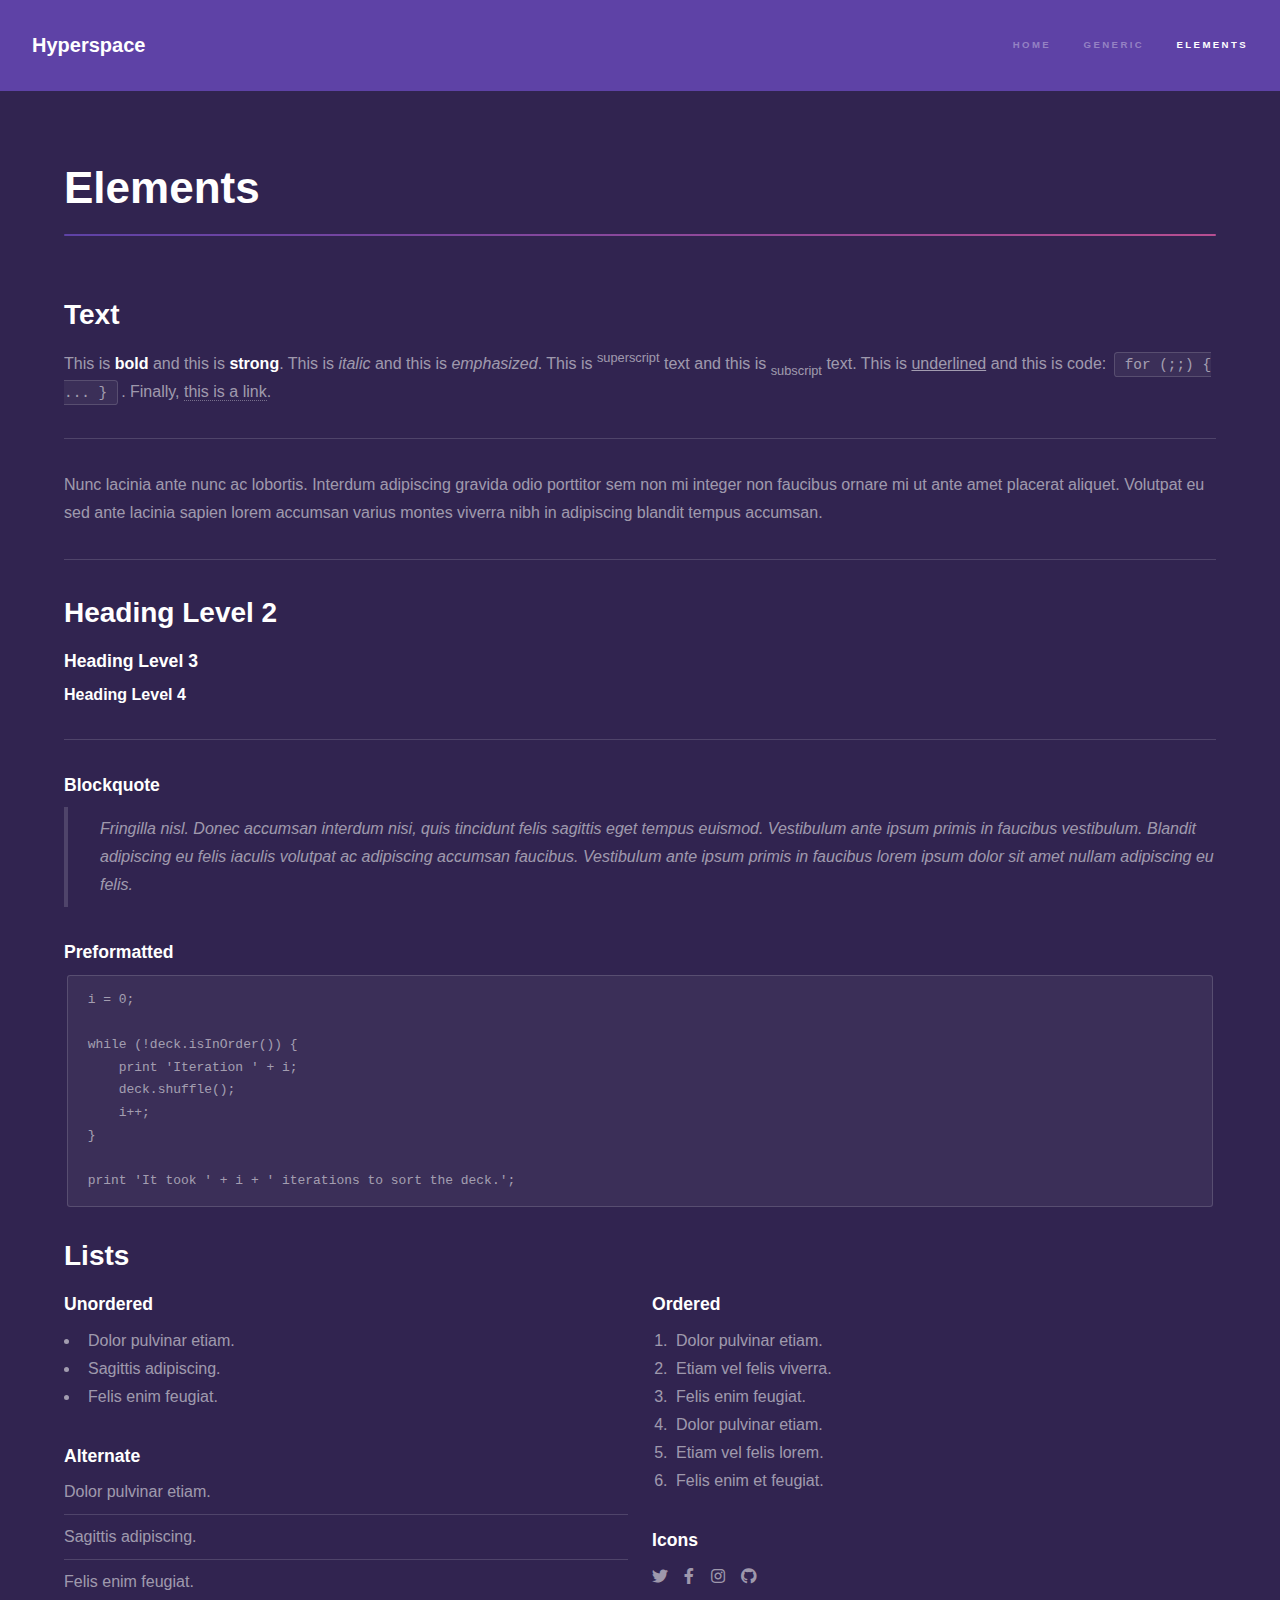
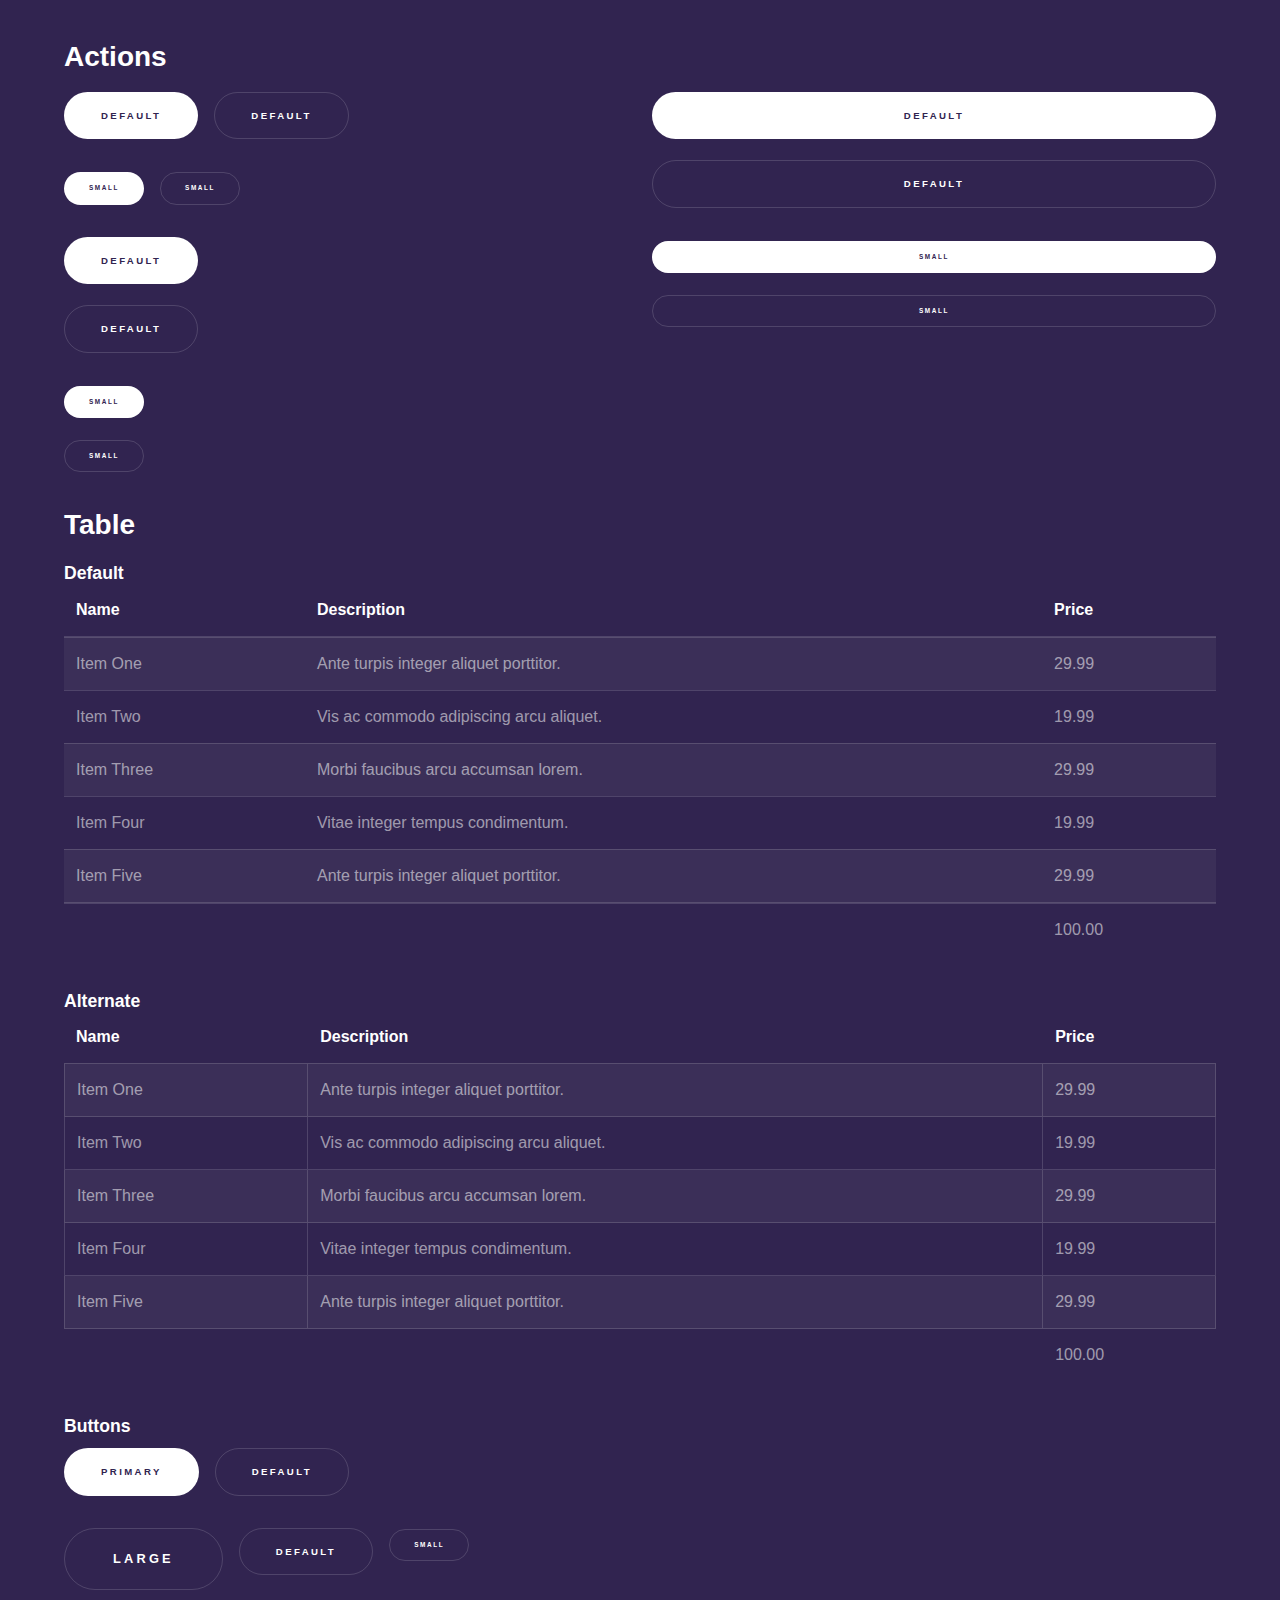
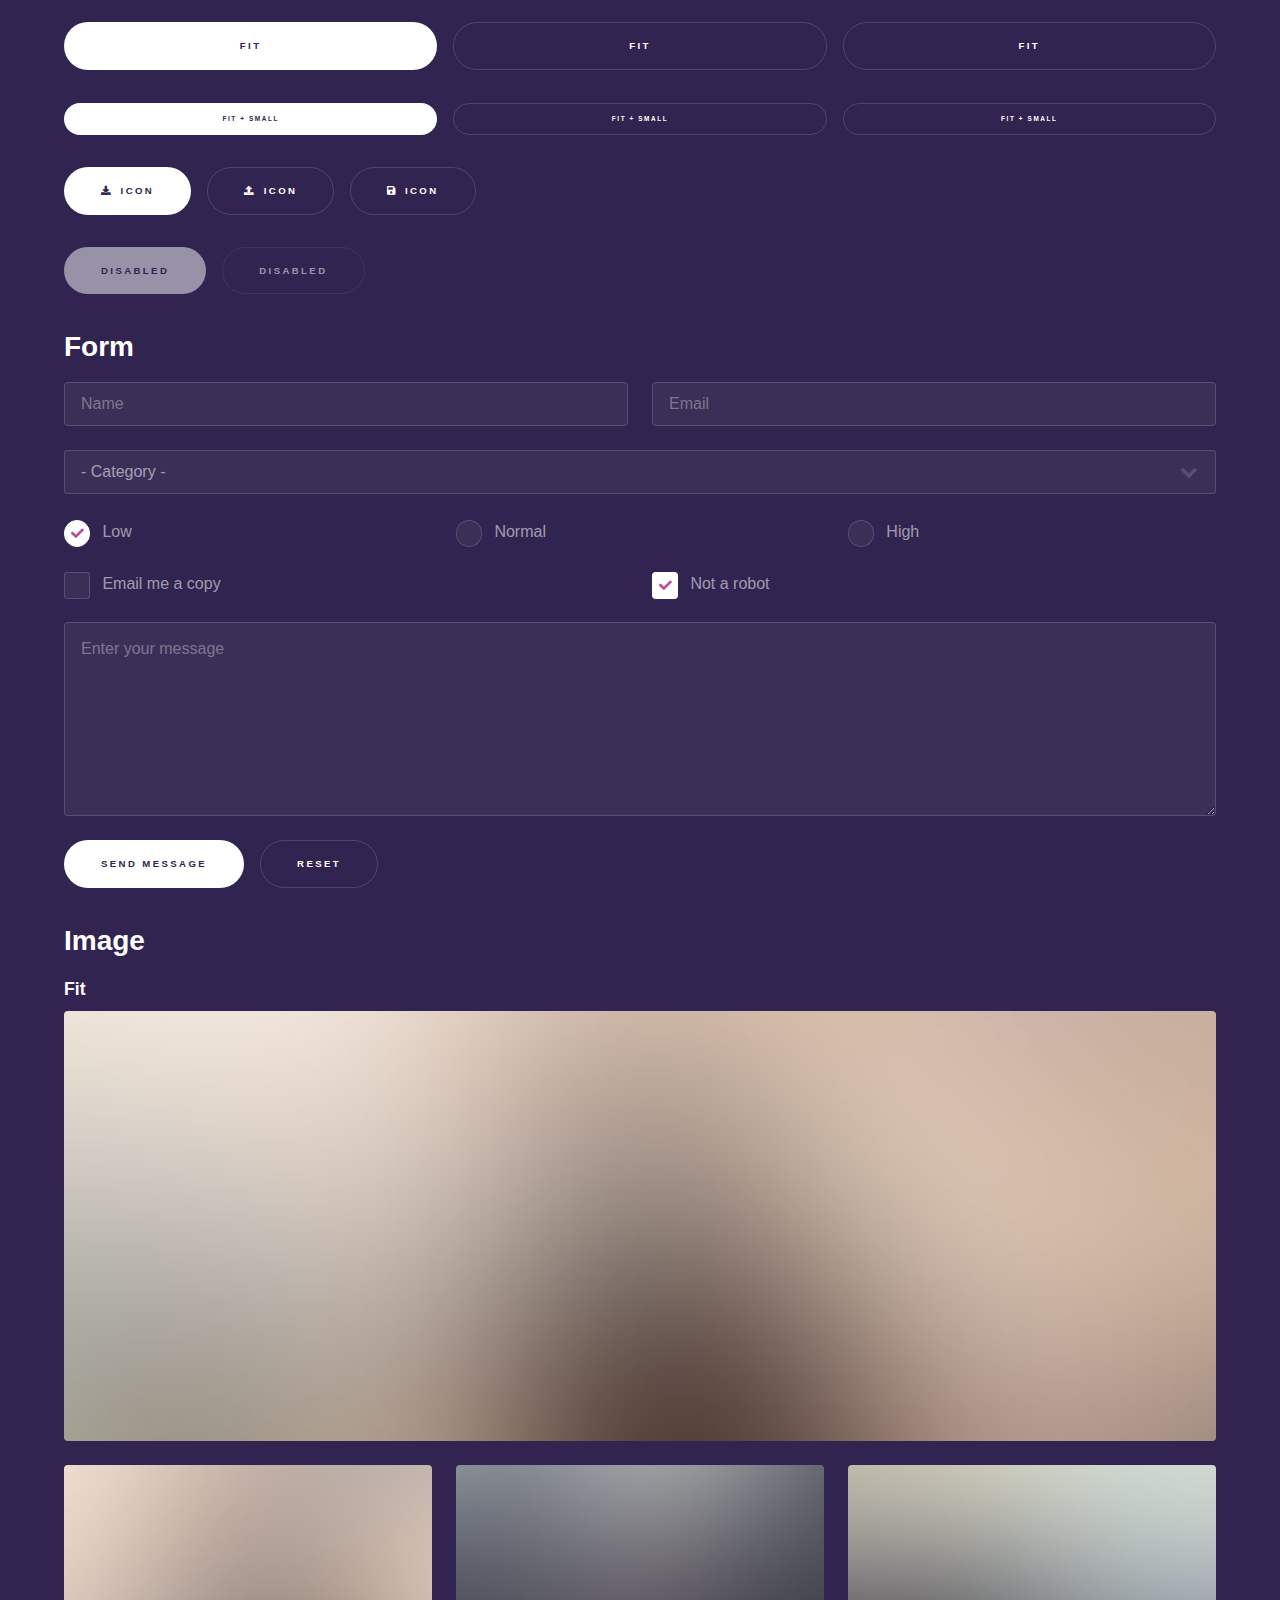
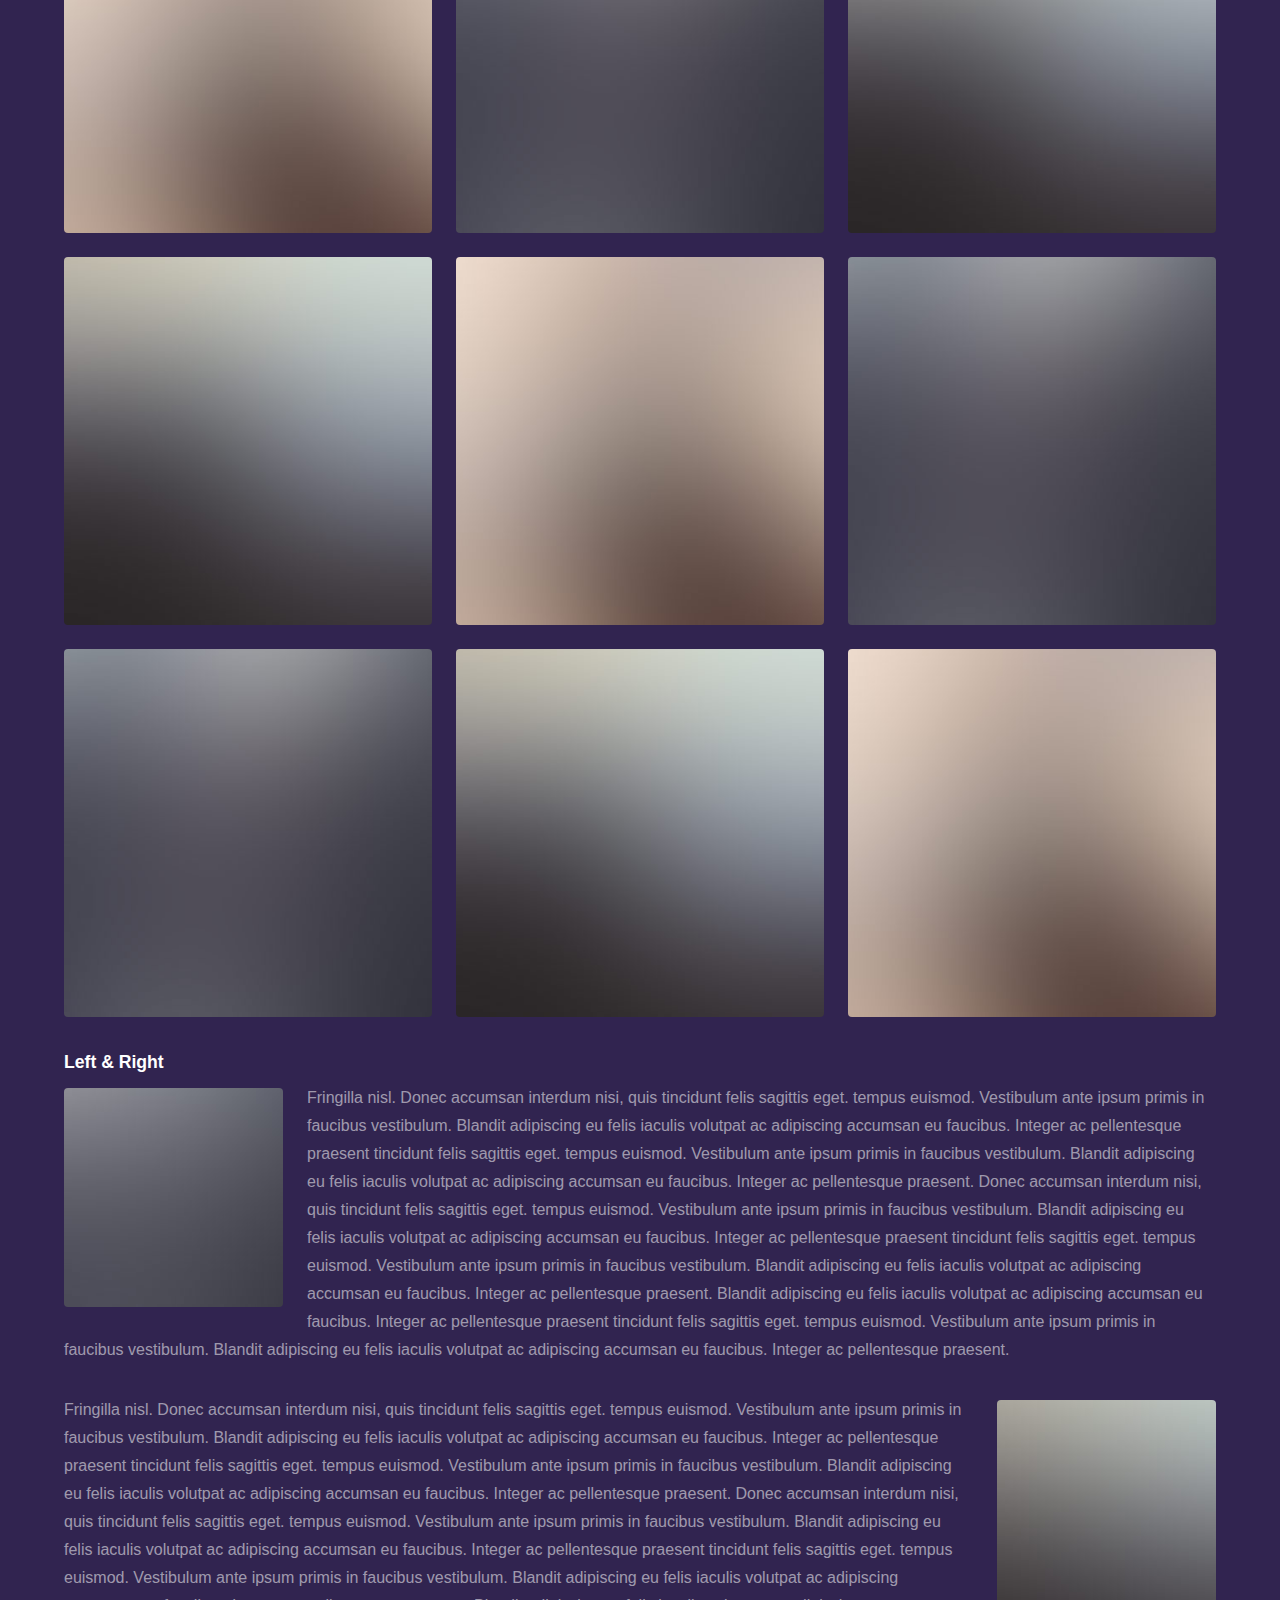
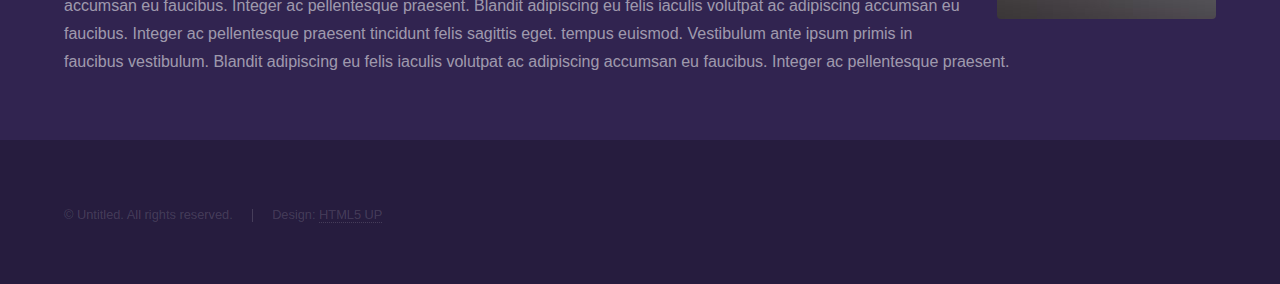
==== commit 647cf130: "c" ====
--- a/elements.html
+++ b/elements.html
@@ -1,12 +1,12 @@
 <!DOCTYPE HTML>
 <!--
-	Massively by HTML5 UP
+	Hyperspace by HTML5 UP
 	html5up.net | @ajlkn
 	Free for personal and commercial use under the CCA 3.0 license (html5up.net/license)
 -->
 <html>
 	<head>
-		<title>Elements Reference - Massively by HTML5 UP</title>
+		<title>Elements - Hyperspace by HTML5 UP</title>
 		<meta charset="utf-8" />
 		<meta name="viewport" content="width=device-width, initial-scale=1, user-scalable=no" />
 		<link rel="stylesheet" href="assets/css/main.css" />
@@ -14,186 +14,126 @@
 	</head>
 	<body class="is-preload">
 
+		<!-- Header -->
+			<header id="header">
+				<a href="index.html" class="title">Hyperspace</a>
+				<nav>
+					<ul>
+						<li><a href="index.html">Home</a></li>
+						<li><a href="generic.html">Generic</a></li>
+						<li><a href="elements.html"  class="active">Elements</a></li>
+					</ul>
+				</nav>
+			</header>
+
 		<!-- Wrapper -->
 			<div id="wrapper">
 
-				<!-- Header -->
-					<header id="header">
-						<a href="index.html" class="logo">Massively</a>
-					</header>
-
-				<!-- Nav -->
-					<nav id="nav">
-						<ul class="links">
-							<li><a href="index.html">This is Massively</a></li>
-							<li><a href="generic.html">Generic Page</a></li>
-							<li class="active"><a href="elements.html">Elements Reference</a></li>
-						</ul>
-						<ul class="icons">
-							<li><a href="#" class="icon brands fa-twitter"><span class="label">Twitter</span></a></li>
-							<li><a href="#" class="icon brands fa-facebook-f"><span class="label">Facebook</span></a></li>
-							<li><a href="#" class="icon brands fa-instagram"><span class="label">Instagram</span></a></li>
-							<li><a href="#" class="icon brands fa-github"><span class="label">GitHub</span></a></li>
-						</ul>
-					</nav>
-
 				<!-- Main -->
-					<div id="main">
-
-						<!-- Post -->
-							<section class="post">
-								<header class="major">
-									<h1>Elements<br />
-									Reference</h1>
-								</header>
-
-								<!-- Text stuff -->
+					<section id="main" class="wrapper">
+						<div class="inner">
+							<h1 class="major">Elements</h1>
+
+							<!-- Text -->
+								<section>
 									<h2>Text</h2>
 									<p>This is <b>bold</b> and this is <strong>strong</strong>. This is <i>italic</i> and this is <em>emphasized</em>.
 									This is <sup>superscript</sup> text and this is <sub>subscript</sub> text.
-									This is <u>underlined</u> and this is code: <code>for (;;) { ... }</code>.
-									Finally, this is a <a href="#">link</a>.</p>
+									This is <u>underlined</u> and this is code: <code>for (;;) { ... }</code>. Finally, <a href="#">this is a link</a>.</p>
+									<hr />
+									<p>Nunc lacinia ante nunc ac lobortis. Interdum adipiscing gravida odio porttitor sem non mi integer non faucibus ornare mi ut ante amet placerat aliquet. Volutpat eu sed ante lacinia sapien lorem accumsan varius montes viverra nibh in adipiscing blandit tempus accumsan.</p>
 									<hr />
 									<h2>Heading Level 2</h2>
 									<h3>Heading Level 3</h3>
 									<h4>Heading Level 4</h4>
-									<h5>Heading Level 5</h5>
-									<h6>Heading Level 6</h6>
 									<hr />
-									<header>
-										<h2>Heading with a Subtitle</h2>
-										<p>Lorem ipsum dolor sit amet nullam id egestas urna aliquam</p>
-									</header>
-									<p>Nunc lacinia ante nunc ac lobortis. Interdum adipiscing gravida odio porttitor sem non mi integer non faucibus ornare mi ut ante amet placerat aliquet. Volutpat eu sed ante lacinia sapien lorem accumsan varius montes viverra nibh in adipiscing blandit tempus accumsan.</p>
-									<header>
-										<h3>Heading with a Subtitle</h3>
-										<p>Lorem ipsum dolor sit amet nullam id egestas urna aliquam</p>
-									</header>
-									<p>Nunc lacinia ante nunc ac lobortis. Interdum adipiscing gravida odio porttitor sem non mi integer non faucibus ornare mi ut ante amet placerat aliquet. Volutpat eu sed ante lacinia sapien lorem accumsan varius montes viverra nibh in adipiscing blandit tempus accumsan.</p>
-									<header>
-										<h4>Heading with a Subtitle</h4>
-										<p>Lorem ipsum dolor sit amet nullam id egestas urna aliquam</p>
-									</header>
-									<p>Nunc lacinia ante nunc ac lobortis. Interdum adipiscing gravida odio porttitor sem non mi integer non faucibus ornare mi ut ante amet placerat aliquet. Volutpat eu sed ante lacinia sapien lorem accumsan varius montes viverra nibh in adipiscing blandit tempus accumsan.</p>
-
-									<hr />
-
-								<!-- Lists -->
+									<h3>Blockquote</h3>
+									<blockquote>Fringilla nisl. Donec accumsan interdum nisi, quis tincidunt felis sagittis eget tempus euismod. Vestibulum ante ipsum primis in faucibus vestibulum. Blandit adipiscing eu felis iaculis volutpat ac adipiscing accumsan faucibus. Vestibulum ante ipsum primis in faucibus lorem ipsum dolor sit amet nullam adipiscing eu felis.</blockquote>
+									<h3>Preformatted</h3>
+									<pre><code>i = 0;
+
+while (!deck.isInOrder()) {
+    print 'Iteration ' + i;
+    deck.shuffle();
+    i++;
+}
+
+print 'It took ' + i + ' iterations to sort the deck.';</code></pre>
+								</section>
+
+							<!-- Lists -->
+								<section>
 									<h2>Lists</h2>
 									<div class="row">
-										<div class="col-6 col-12-small">
-
+										<div class="col-6 col-12-medium">
 											<h3>Unordered</h3>
 											<ul>
 												<li>Dolor pulvinar etiam.</li>
-												<li>Sagittis lorem eleifend.</li>
-												<li>Felis feugiat dolore viverra.</li>
-												<li>Dolor pulvinar etiam.</li>
-											</ul>
-
+												<li>Sagittis adipiscing.</li>
+												<li>Felis enim feugiat.</li>
+											</ul>
 											<h3>Alternate</h3>
 											<ul class="alt">
-												<li>Dolor pulvinar etiam etiam.</li>
-												<li>Sagittis adipiscing eleifend.</li>
-												<li>Felis enim dolore viverra.</li>
-												<li>Dolor pulvinar etiam etiam.</li>
-											</ul>
-
-										</div>
-										<div class="col-6 col-12-small">
-
+												<li>Dolor pulvinar etiam.</li>
+												<li>Sagittis adipiscing.</li>
+												<li>Felis enim feugiat.</li>
+											</ul>
+										</div>
+										<div class="col-6 col-12-medium">
 											<h3>Ordered</h3>
 											<ol>
 												<li>Dolor pulvinar etiam.</li>
-												<li>Etiam vel felis at viverra.</li>
-												<li>Felis enim feugiat magna.</li>
-												<li>Etiam vel felis nullam.</li>
-												<li>Felis enim et tempus.</li>
+												<li>Etiam vel felis viverra.</li>
+												<li>Felis enim feugiat.</li>
+												<li>Dolor pulvinar etiam.</li>
+												<li>Etiam vel felis lorem.</li>
+												<li>Felis enim et feugiat.</li>
 											</ol>
-
 											<h3>Icons</h3>
 											<ul class="icons">
 												<li><a href="#" class="icon brands fa-twitter"><span class="label">Twitter</span></a></li>
 												<li><a href="#" class="icon brands fa-facebook-f"><span class="label">Facebook</span></a></li>
 												<li><a href="#" class="icon brands fa-instagram"><span class="label">Instagram</span></a></li>
 												<li><a href="#" class="icon brands fa-github"><span class="label">Github</span></a></li>
-												<li><a href="#" class="icon brands fa-dribbble"><span class="label">Dribbble</span></a></li>
-											</ul>
-											<ul class="icons alt">
-												<li><a href="#" class="icon brands alt fa-twitter"><span class="label">Twitter</span></a></li>
-												<li><a href="#" class="icon brands alt fa-facebook-f"><span class="label">Facebook</span></a></li>
-												<li><a href="#" class="icon brands alt fa-instagram"><span class="label">Instagram</span></a></li>
-												<li><a href="#" class="icon brands alt fa-github"><span class="label">Github</span></a></li>
-												<li><a href="#" class="icon brands alt fa-dribbble"><span class="label">Dribbble</span></a></li>
-											</ul>
-
-										</div>
-									</div>
-									<h3>Definition</h3>
-									<dl>
-										<dt>Item 1</dt>
-										<dd>
-											<p>Lorem ipsum dolor vestibulum ante ipsum primis in faucibus vestibulum. Blandit adipiscing eu felis iaculis volutpat ac adipiscing accumsan eu faucibus. Integer ac pellentesque praesent.</p>
-										</dd>
-										<dt>Item 2</dt>
-										<dd>
-											<p>Lorem ipsum dolor vestibulum ante ipsum primis in faucibus vestibulum. Blandit adipiscing eu felis iaculis volutpat ac adipiscing accumsan eu faucibus. Integer ac pellentesque praesent.</p>
-										</dd>
-										<dt>Item 3</dt>
-										<dd>
-											<p>Lorem ipsum dolor vestibulum ante ipsum primis in faucibus vestibulum. Blandit adipiscing eu felis iaculis volutpat ac adipiscing accumsan eu faucibus. Integer ac pellentesque praesent.</p>
-										</dd>
-									</dl>
-
-									<h3>Actions</h3>
-									<ul class="actions">
-										<li><a href="#" class="button primary">Primary</a></li>
-										<li><a href="#" class="button">Default</a></li>
-									</ul>
-									<ul class="actions small">
-										<li><a href="#" class="button primary small">Small</a></li>
-										<li><a href="#" class="button small">Small</a></li>
-									</ul>
+											</ul>
+										</div>
+									</div>
+									<h2>Actions</h2>
 									<div class="row">
-										<div class="col-6 col-12-small">
+										<div class="col-6 col-12-medium">
+											<ul class="actions">
+												<li><a href="#" class="button primary">Default</a></li>
+												<li><a href="#" class="button">Default</a></li>
+											</ul>
+											<ul class="actions small">
+												<li><a href="#" class="button primary small">Small</a></li>
+												<li><a href="#" class="button small">Small</a></li>
+											</ul>
 											<ul class="actions stacked">
 												<li><a href="#" class="button primary">Default</a></li>
 												<li><a href="#" class="button">Default</a></li>
 											</ul>
-										</div>
-										<div class="col-6 col-12-small">
 											<ul class="actions stacked">
 												<li><a href="#" class="button primary small">Small</a></li>
 												<li><a href="#" class="button small">Small</a></li>
 											</ul>
 										</div>
-									</div>
-									<div class="row">
-										<div class="col-6 col-12-small">
+										<div class="col-6 col-12-medium">
 											<ul class="actions stacked">
 												<li><a href="#" class="button primary fit">Default</a></li>
 												<li><a href="#" class="button fit">Default</a></li>
 											</ul>
-										</div>
-										<div class="col-6 col-12-small">
 											<ul class="actions stacked">
 												<li><a href="#" class="button primary small fit">Small</a></li>
 												<li><a href="#" class="button small fit">Small</a></li>
 											</ul>
 										</div>
 									</div>
-
-									<hr />
-
-								<!-- Blockquote -->
-									<h2>Blockquote</h2>
-									<blockquote>Fringilla nisl. Donec accumsan interdum nisi, quis tincidunt felis sagittis eget tempus euismod. Vestibulum ante ipsum primis in faucibus vestibulum. Blandit adipiscing eu felis iaculis volutpat ac adipiscing accumsan faucibus. Vestibulum ante ipsum primis in faucibus vestibulum. Blandit adipiscing eu felis.</blockquote>
-
-									<hr />
-
-								<!-- Table -->
+								</section>
+
+							<!-- Table -->
+								<section>
 									<h2>Table</h2>
-
 									<h3>Default</h3>
 									<div class="table-wrapper">
 										<table>
@@ -206,27 +146,27 @@
 											</thead>
 											<tbody>
 												<tr>
-													<td>Item 1</td>
+													<td>Item One</td>
 													<td>Ante turpis integer aliquet porttitor.</td>
 													<td>29.99</td>
 												</tr>
 												<tr>
-													<td>Item 2</td>
+													<td>Item Two</td>
 													<td>Vis ac commodo adipiscing arcu aliquet.</td>
 													<td>19.99</td>
 												</tr>
 												<tr>
-													<td>Item 3</td>
+													<td>Item Three</td>
 													<td> Morbi faucibus arcu accumsan lorem.</td>
 													<td>29.99</td>
 												</tr>
 												<tr>
-													<td>Item 4</td>
+													<td>Item Four</td>
 													<td>Vitae integer tempus condimentum.</td>
 													<td>19.99</td>
 												</tr>
 												<tr>
-													<td>Item 5</td>
+													<td>Item Five</td>
 													<td>Ante turpis integer aliquet porttitor.</td>
 													<td>29.99</td>
 												</tr>
@@ -252,27 +192,27 @@
 											</thead>
 											<tbody>
 												<tr>
-													<td>Item 1</td>
+													<td>Item One</td>
 													<td>Ante turpis integer aliquet porttitor.</td>
 													<td>29.99</td>
 												</tr>
 												<tr>
-													<td>Item 2</td>
+													<td>Item Two</td>
 													<td>Vis ac commodo adipiscing arcu aliquet.</td>
 													<td>19.99</td>
 												</tr>
 												<tr>
-													<td>Item 3</td>
+													<td>Item Three</td>
 													<td> Morbi faucibus arcu accumsan lorem.</td>
 													<td>29.99</td>
 												</tr>
 												<tr>
-													<td>Item 4</td>
+													<td>Item Four</td>
 													<td>Vitae integer tempus condimentum.</td>
 													<td>19.99</td>
 												</tr>
 												<tr>
-													<td>Item 5</td>
+													<td>Item Five</td>
 													<td>Ante turpis integer aliquet porttitor.</td>
 													<td>29.99</td>
 												</tr>
@@ -285,42 +225,44 @@
 											</tfoot>
 										</table>
 									</div>
-
-									<hr />
-
-								<!-- Buttons -->
-									<h2>Buttons</h2>
+								</section>
+
+							<!-- Buttons -->
+								<section>
+									<h3>Buttons</h3>
 									<ul class="actions">
 										<li><a href="#" class="button primary">Primary</a></li>
 										<li><a href="#" class="button">Default</a></li>
 									</ul>
 									<ul class="actions">
-										<li><a href="#" class="button primary large">Large</a></li>
+										<li><a href="#" class="button large">Large</a></li>
 										<li><a href="#" class="button">Default</a></li>
 										<li><a href="#" class="button small">Small</a></li>
 									</ul>
 									<ul class="actions fit">
 										<li><a href="#" class="button primary fit">Fit</a></li>
 										<li><a href="#" class="button fit">Fit</a></li>
+										<li><a href="#" class="button fit">Fit</a></li>
 									</ul>
 									<ul class="actions fit small">
 										<li><a href="#" class="button primary fit small">Fit + Small</a></li>
 										<li><a href="#" class="button fit small">Fit + Small</a></li>
+										<li><a href="#" class="button fit small">Fit + Small</a></li>
 									</ul>
 									<ul class="actions">
-										<li><a href="#" class="button primary icon solid fa-search">Icon</a></li>
-										<li><a href="#" class="button icon solid fa-download">Icon</a></li>
+										<li><a href="#" class="button primary icon solid fa-download">Icon</a></li>
+										<li><a href="#" class="button icon solid fa-upload">Icon</a></li>
+										<li><a href="#" class="button icon solid fa-save">Icon</a></li>
 									</ul>
 									<ul class="actions">
-										<li><span class="button primary disabled">Primary</span></li>
-										<li><span class="button disabled">Default</span></li>
-									</ul>
-
-									<hr />
-
-								<!-- Form -->
+										<li><span class="button primary disabled">Disabled</span></li>
+										<li><span class="button disabled">Disabled</span></li>
+									</ul>
+								</section>
+
+							<!-- Form -->
+								<section>
 									<h2>Form</h2>
-
 									<form method="post" action="#">
 										<div class="row gtr-uniform">
 											<div class="col-6 col-12-xsmall">
@@ -329,7 +271,6 @@
 											<div class="col-6 col-12-xsmall">
 												<input type="email" name="demo-email" id="demo-email" value="" placeholder="Email" />
 											</div>
-											<!-- Break -->
 											<div class="col-12">
 												<select name="demo-category" id="demo-category">
 													<option value="">- Category -</option>
@@ -339,7 +280,6 @@
 													<option value="1">Human Resources</option>
 												</select>
 											</div>
-											<!-- Break -->
 											<div class="col-4 col-12-small">
 												<input type="radio" id="demo-priority-low" name="demo-priority" checked>
 												<label for="demo-priority-low">Low</label>
@@ -352,20 +292,17 @@
 												<input type="radio" id="demo-priority-high" name="demo-priority">
 												<label for="demo-priority-high">High</label>
 											</div>
-											<!-- Break -->
 											<div class="col-6 col-12-small">
 												<input type="checkbox" id="demo-copy" name="demo-copy">
 												<label for="demo-copy">Email me a copy</label>
 											</div>
 											<div class="col-6 col-12-small">
 												<input type="checkbox" id="demo-human" name="demo-human" checked>
-												<label for="demo-human">I am a human</label>
-											</div>
-											<!-- Break -->
+												<label for="demo-human">Not a robot</label>
+											</div>
 											<div class="col-12">
 												<textarea name="demo-message" id="demo-message" placeholder="Enter your message" rows="6"></textarea>
 											</div>
-											<!-- Break -->
 											<div class="col-12">
 												<ul class="actions">
 													<li><input type="submit" value="Send Message" class="primary" /></li>
@@ -374,116 +311,44 @@
 											</div>
 										</div>
 									</form>
-
-									<hr />
-
-								<!-- Image -->
+								</section>
+
+							<!-- Image -->
+								<section>
 									<h2>Image</h2>
-
 									<h3>Fit</h3>
-									<span class="image fit"><img src="images/pic01.jpg" alt="" /></span>
 									<div class="box alt">
-										<div class="row gtr-50 gtr-uniform">
+										<div class="row gtr-uniform">
+											<div class="col-12"><span class="image fit"><img src="images/pic04.jpg" alt="" /></span></div>
+											<div class="col-4"><span class="image fit"><img src="images/pic01.jpg" alt="" /></span></div>
 											<div class="col-4"><span class="image fit"><img src="images/pic02.jpg" alt="" /></span></div>
 											<div class="col-4"><span class="image fit"><img src="images/pic03.jpg" alt="" /></span></div>
-											<div class="col-4"><span class="image fit"><img src="images/pic04.jpg" alt="" /></span></div>
-											<!-- Break -->
-											<div class="col-4"><span class="image fit"><img src="images/pic04.jpg" alt="" /></span></div>
+											<div class="col-4"><span class="image fit"><img src="images/pic03.jpg" alt="" /></span></div>
+											<div class="col-4"><span class="image fit"><img src="images/pic01.jpg" alt="" /></span></div>
+											<div class="col-4"><span class="image fit"><img src="images/pic02.jpg" alt="" /></span></div>
 											<div class="col-4"><span class="image fit"><img src="images/pic02.jpg" alt="" /></span></div>
 											<div class="col-4"><span class="image fit"><img src="images/pic03.jpg" alt="" /></span></div>
-											<!-- Break -->
-											<div class="col-4"><span class="image fit"><img src="images/pic03.jpg" alt="" /></span></div>
-											<div class="col-4"><span class="image fit"><img src="images/pic04.jpg" alt="" /></span></div>
-											<div class="col-4"><span class="image fit"><img src="images/pic02.jpg" alt="" /></span></div>
-										</div>
-									</div>
-
+											<div class="col-4"><span class="image fit"><img src="images/pic01.jpg" alt="" /></span></div>
+										</div>
+									</div>
 									<h3>Left &amp; Right</h3>
-									<p><span class="image left"><img src="images/pic08.jpg" alt="" /></span>Lorem ipsum dolor sit accumsan interdum nisi, quis tincidunt felis sagittis eget. tempus euismod. Vestibulum ante ipsum primis in faucibus vestibulum. Blandit adipiscing eu felis iaculis volutpat ac adipiscing accumsan eu faucibus. Integer ac pellentesque praesent tincidunt felis sagittis eget. tempus euismod. Vestibulum ante ipsum primis sagittis eget. tempus euismod. Vestibulum ante ipsum primis in faucibus vestibulum. Blandit adipiscing eu felis iaculis volutpat ac adipiscing accumsan eu faucibus. Integer ac pellentesque praesent tincidunt felis sagittis eget. tempus euismod. Vestibulum ante ipsum primis in faucibus vestibulum. Blandit adipiscing eu felis iaculis volutpat ac adipiscing accumsan eu faucibus. Integer ac pellentesque praesent. Vestibulum ante ipsum primis in faucibus magna blandit adipiscing eu felis iaculis.</p>
-									<p><span class="image right"><img src="images/pic09.jpg" alt="" /></span>Lorem ipsum dolor sit accumsan interdum nisi, quis tincidunt felis sagittis eget. tempus euismod. Vestibulum ante ipsum primis in faucibus vestibulum. Blandit adipiscing eu felis iaculis volutpat ac adipiscing accumsan eu faucibus. Integer ac pellentesque praesent tincidunt felis sagittis eget. tempus euismod. Vestibulum ante ipsum primis sagittis eget. tempus euismod. Vestibulum ante ipsum primis in faucibus vestibulum. Blandit adipiscing eu felis iaculis volutpat ac adipiscing accumsan eu faucibus. Integer ac pellentesque praesent tincidunt felis sagittis eget. tempus euismod. Vestibulum ante ipsum primis in faucibus vestibulum. Blandit adipiscing eu felis iaculis volutpat ac adipiscing accumsan eu faucibus. Integer ac pellentesque praesent. Vestibulum ante ipsum primis in faucibus magna blandit adipiscing eu felis iaculis.</p>
-
-									<hr />
-
-								<!-- Box -->
-									<h2>Box</h2>
-									<div class="box">
-										<p>Felis sagittis eget tempus primis in faucibus vestibulum. Blandit adipiscing eu felis iaculis volutpat ac adipiscing accumsan eu faucibus. Integer ac pellentesque praesent tincidunt felis sagittis eget. tempus euismod. Magna sed etiam ante ipsum primis in faucibus vestibulum. Blandit adipiscing eu ipsum primis in faucibus vestibulum. Blandit adipiscing eu felis iaculis volutpat ac adipiscing accumsan eu faucibus lorem ipsum dolor sit amet nullam. Integer ac pellentesque praesent tincidunt felis sagittis eget. tempus euismod. Vestibulum ante ipsum primis sagittis eget. tempus euismod. Vestibulum ante ipsum primis in faucibus vestibulum. Blandit adipiscing eu felis iaculis volutpat ac adipiscing accumsan eu faucibus. Integer ac pellentesque praesent tincidunt felis sagittis eget. tempus euismod. Vestibulum ante ipsum primis in faucibus vestibulum. Blandit adipiscing eu felis iaculis volutpat ac adipiscing accumsan eu faucibus. Integer ac pellentesque praesent. Vestibulum ante ipsum primis in faucibus magna blandit adipiscing eu felis iaculis volutpat lorem ipsum dolor.</p>
-									</div>
-
-									<hr />
-
-								<!-- Preformatted Code -->
-									<h2>Preformatted</h2>
-									<pre><code>i = 0;
-
-while (!deck.isInOrder()) {
-    print 'Iteration ' + i;
-    deck.shuffle();
-    i++;
-}
-
-print 'It took ' + i + ' iterations to sort the deck.';
-</code></pre>
-
-							</section>
-
-					</div>
-
-				<!-- Footer -->
-					<footer id="footer">
-						<section>
-							<form method="post" action="#">
-								<div class="fields">
-									<div class="field">
-										<label for="name">Name</label>
-										<input type="text" name="name" id="name" />
-									</div>
-									<div class="field">
-										<label for="email">Email</label>
-										<input type="text" name="email" id="email" />
-									</div>
-									<div class="field">
-										<label for="message">Message</label>
-										<textarea name="message" id="message" rows="3"></textarea>
-									</div>
-								</div>
-								<ul class="actions">
-									<li><input type="submit" value="Send Message" /></li>
-								</ul>
-							</form>
-						</section>
-						<section class="split contact">
-							<section class="alt">
-								<h3>Address</h3>
-								<p>1234 Somewhere Road #87257<br />
-								Nashville, TN 00000-0000</p>
-							</section>
-							<section>
-								<h3>Phone</h3>
-								<p><a href="#">(000) 000-0000</a></p>
-							</section>
-							<section>
-								<h3>Email</h3>
-								<p><a href="#">info@untitled.tld</a></p>
-							</section>
-							<section>
-								<h3>Social</h3>
-								<ul class="icons alt">
-									<li><a href="#" class="icon brands alt fa-twitter"><span class="label">Twitter</span></a></li>
-									<li><a href="#" class="icon brands alt fa-facebook-f"><span class="label">Facebook</span></a></li>
-									<li><a href="#" class="icon brands alt fa-instagram"><span class="label">Instagram</span></a></li>
-									<li><a href="#" class="icon brands alt fa-github"><span class="label">GitHub</span></a></li>
-								</ul>
-							</section>
-						</section>
-					</footer>
-
-				<!-- Copyright -->
-					<div id="copyright">
-						<ul><li>&copy; Untitled</li><li>Design: <a href="https://html5up.net">HTML5 UP</a></li></ul>
-					</div>
+									<p><span class="image left"><img src="images/pic05.jpg" alt="" /></span>Fringilla nisl. Donec accumsan interdum nisi, quis tincidunt felis sagittis eget. tempus euismod. Vestibulum ante ipsum primis in faucibus vestibulum. Blandit adipiscing eu felis iaculis volutpat ac adipiscing accumsan eu faucibus. Integer ac pellentesque praesent tincidunt felis sagittis eget. tempus euismod. Vestibulum ante ipsum primis in faucibus vestibulum. Blandit adipiscing eu felis iaculis volutpat ac adipiscing accumsan eu faucibus. Integer ac pellentesque praesent. Donec accumsan interdum nisi, quis tincidunt felis sagittis eget. tempus euismod. Vestibulum ante ipsum primis in faucibus vestibulum. Blandit adipiscing eu felis iaculis volutpat ac adipiscing accumsan eu faucibus. Integer ac pellentesque praesent tincidunt felis sagittis eget. tempus euismod. Vestibulum ante ipsum primis in faucibus vestibulum. Blandit adipiscing eu felis iaculis volutpat ac adipiscing accumsan eu faucibus. Integer ac pellentesque praesent. Blandit adipiscing eu felis iaculis volutpat ac adipiscing accumsan eu faucibus. Integer ac pellentesque praesent tincidunt felis sagittis eget. tempus euismod. Vestibulum ante ipsum primis in faucibus vestibulum. Blandit adipiscing eu felis iaculis volutpat ac adipiscing accumsan eu faucibus. Integer ac pellentesque praesent.</p>
+									<p><span class="image right"><img src="images/pic06.jpg" alt="" /></span>Fringilla nisl. Donec accumsan interdum nisi, quis tincidunt felis sagittis eget. tempus euismod. Vestibulum ante ipsum primis in faucibus vestibulum. Blandit adipiscing eu felis iaculis volutpat ac adipiscing accumsan eu faucibus. Integer ac pellentesque praesent tincidunt felis sagittis eget. tempus euismod. Vestibulum ante ipsum primis in faucibus vestibulum. Blandit adipiscing eu felis iaculis volutpat ac adipiscing accumsan eu faucibus. Integer ac pellentesque praesent. Donec accumsan interdum nisi, quis tincidunt felis sagittis eget. tempus euismod. Vestibulum ante ipsum primis in faucibus vestibulum. Blandit adipiscing eu felis iaculis volutpat ac adipiscing accumsan eu faucibus. Integer ac pellentesque praesent tincidunt felis sagittis eget. tempus euismod. Vestibulum ante ipsum primis in faucibus vestibulum. Blandit adipiscing eu felis iaculis volutpat ac adipiscing accumsan eu faucibus. Integer ac pellentesque praesent. Blandit adipiscing eu felis iaculis volutpat ac adipiscing accumsan eu faucibus. Integer ac pellentesque praesent tincidunt felis sagittis eget. tempus euismod. Vestibulum ante ipsum primis in faucibus vestibulum. Blandit adipiscing eu felis iaculis volutpat ac adipiscing accumsan eu faucibus. Integer ac pellentesque praesent.</p>
+								</section>
+
+						</div>
+					</section>
 
 			</div>
+
+		<!-- Footer -->
+			<footer id="footer" class="wrapper alt">
+				<div class="inner">
+					<ul class="menu">
+						<li>&copy; Untitled. All rights reserved.</li><li>Design: <a href="http://html5up.net">HTML5 UP</a></li>
+					</ul>
+				</div>
+			</footer>
 
 		<!-- Scripts -->
 			<script src="assets/js/jquery.min.js"></script>
--- a/assets/css/main.css
+++ b/assets/css/main.css
@@ -1,8 +1,7 @@
 @import url(fontawesome-all.min.css);
-@import url("https://fonts.googleapis.com/css?family=Merriweather:300,700,300italic,700italic|Source+Sans+Pro:900");
 
 /*
-	Massively by HTML5 UP
+	Hyperspace by HTML5 UP
 	html5up.net | @ajlkn
 	Free for personal and commercial use under the CCA 3.0 license (html5up.net/license)
 */
@@ -99,7 +98,7 @@
 	}
 
 	body {
-		background-color: #1e252d;
+		background: #312450;
 	}
 
 		body.is-preload *, body.is-preload *:before, body.is-preload *:after {
@@ -115,60 +114,56 @@
 
 /* Type */
 
-	html {
-		font-size: 16pt;
+	body, input, select, textarea {
+		color: rgba(255, 255, 255, 0.55);
+		font-family: Arial, Helvetica, sans-serif;
+		font-size: 16.5pt;
+		font-weight: normal;
+		line-height: 1.75;
 	}
 
 		@media screen and (max-width: 1680px) {
 
-			html {
+			body, input, select, textarea {
+				font-size: 13pt;
+			}
+
+		}
+
+		@media screen and (max-width: 1280px) {
+
+			body, input, select, textarea {
 				font-size: 12pt;
 			}
 
 		}
 
-		@media screen and (max-width: 1280px) {
-
-			html {
+		@media screen and (max-width: 360px) {
+
+			body, input, select, textarea {
 				font-size: 11pt;
 			}
 
 		}
 
-		@media screen and (max-width: 360px) {
-
-			html {
-				font-size: 10pt;
-			}
-
-		}
-
-	body {
-		color: #212931;
-	}
-
-	body, input, select, textarea {
-		font-family: "Merriweather", Georgia, serif;
-		font-weight: 300;
-		font-size: 1rem;
-		line-height: 2.375;
-	}
-
 	a {
-		-moz-transition: color 0.2s ease-in-out, background-color 0.2s ease-in-out, border-color 0.2s ease-in-out, box-shadow 0.2s ease-in-out;
-		-webkit-transition: color 0.2s ease-in-out, background-color 0.2s ease-in-out, border-color 0.2s ease-in-out, box-shadow 0.2s ease-in-out;
-		-ms-transition: color 0.2s ease-in-out, background-color 0.2s ease-in-out, border-color 0.2s ease-in-out, box-shadow 0.2s ease-in-out;
-		transition: color 0.2s ease-in-out, background-color 0.2s ease-in-out, border-color 0.2s ease-in-out, box-shadow 0.2s ease-in-out;
-		border-bottom: dotted 1px;
+		-moz-transition: color 0.2s ease, border-bottom-color 0.2s ease;
+		-webkit-transition: color 0.2s ease, border-bottom-color 0.2s ease;
+		-ms-transition: color 0.2s ease, border-bottom-color 0.2s ease;
+		transition: color 0.2s ease, border-bottom-color 0.2s ease;
+		border-bottom: dotted 1px rgba(255, 255, 255, 0.35);
+		color: inherit;
 		text-decoration: none;
 	}
 
 		a:hover {
 			border-bottom-color: transparent;
+			color: #ffffff;
 		}
 
 	strong, b {
-		font-weight: 600;
+		color: #ffffff;
+		font-weight: bold;
 	}
 
 	em, i {
@@ -176,103 +171,148 @@
 	}
 
 	p {
-		text-align: justify;
-		margin: 0 0 2rem 0;
+		margin: 0 0 2em 0;
 	}
 
 	h1, h2, h3, h4, h5, h6 {
-		font-family: "Source Sans Pro", Helvetica, sans-serif;
-		font-weight: 900;
+		color: #ffffff;
+		font-weight: bold;
 		line-height: 1.5;
-		letter-spacing: 0.075em;
-		text-transform: uppercase;
-		margin: 0 0 1rem 0;
+		margin: 0 0 0.5em 0;
 	}
 
 		h1 a, h2 a, h3 a, h4 a, h5 a, h6 a {
-			border-bottom: 0;
 			color: inherit;
 			text-decoration: none;
 		}
 
 	h1 {
-		font-size: 4rem;
-		line-height: 1.1;
-		margin: 0 0 2rem 0;
-	}
+		font-size: 2.75em;
+	}
+
+		h1.major {
+			margin: 0 0 1.3em 0;
+			position: relative;
+			padding-bottom: 0.35em;
+		}
+
+			h1.major:after {
+				background-image: -moz-linear-gradient(to right, #5e42a6, #b74e91);
+				background-image: -webkit-linear-gradient(to right, #5e42a6, #b74e91);
+				background-image: -ms-linear-gradient(to right, #5e42a6, #b74e91);
+				background-image: linear-gradient(to right, #5e42a6, #b74e91);
+				-moz-transition: max-width 0.2s ease;
+				-webkit-transition: max-width 0.2s ease;
+				-ms-transition: max-width 0.2s ease;
+				transition: max-width 0.2s ease;
+				border-radius: 0.2em;
+				bottom: 0;
+				content: '';
+				height: 0.05em;
+				position: absolute;
+				right: 0;
+				width: 100%;
+			}
 
 	h2 {
-		font-size: 1.75rem;
-		line-height: 1.3;
-		margin: 0 0 1.5rem 0;
+		font-size: 1.75em;
 	}
 
 	h3 {
-		font-size: 1.25rem;
-		margin: 0 0 1.5rem 0;
+		font-size: 1.1em;
 	}
 
 	h4 {
-		font-size: 1rem;
+		font-size: 1em;
 	}
 
 	h5 {
-		font-size: 0.9rem;
+		font-size: 0.8em;
 	}
 
 	h6 {
-		font-size: 0.8rem;
+		font-size: 0.6em;
+	}
+
+	@media screen and (max-width: 736px) {
+
+		h1 {
+			font-size: 2em;
+		}
+
+		h2 {
+			font-size: 1.25em;
+		}
+
+		h3 {
+			font-size: 1em;
+		}
+
+		h4 {
+			font-size: 0.8em;
+		}
+
+		h5 {
+			font-size: 0.6em;
+		}
+
+		h6 {
+			font-size: 0.6em;
+		}
+
 	}
 
 	sub {
-		font-size: 0.8rem;
+		font-size: 0.8em;
 		position: relative;
-		top: 0.5rem;
+		top: 0.5em;
 	}
 
 	sup {
-		font-size: 0.8rem;
+		font-size: 0.8em;
 		position: relative;
-		top: -0.5rem;
+		top: -0.5em;
 	}
 
 	blockquote {
-		border-left: solid 4px;
+		border-left: solid 4px rgba(255, 255, 255, 0.15);
 		font-style: italic;
-		margin: 0 0 2rem 0;
-		padding: 0.5rem 0 0.5rem 2rem;
+		margin: 0 0 2em 0;
+		padding: 0.5em 0 0.5em 2em;
 	}
 
 	code {
-		border: solid 2px;
+		background: rgba(255, 255, 255, 0.05);
+		border-radius: 0.25em;
+		border: solid 1px rgba(255, 255, 255, 0.15);
 		font-family: "Courier New", monospace;
-		font-size: 0.9rem;
-		margin: 0 0.25rem;
-		padding: 0.25rem 0.65rem;
+		font-size: 0.9em;
+		margin: 0 0.25em;
+		padding: 0.25em 0.65em;
 	}
 
 	pre {
 		-webkit-overflow-scrolling: touch;
 		font-family: "Courier New", monospace;
-		font-size: 0.9rem;
-		margin: 0 0 2rem 0;
+		font-size: 0.9em;
+		margin: 0 0 2em 0;
 	}
 
 		pre code {
 			display: block;
-			line-height: 1.75;
-			padding: 1rem 1.5rem;
+			line-height: 1.75em;
+			padding: 1em 1.5em;
 			overflow-x: auto;
 		}
 
 	hr {
 		border: 0;
-		border-bottom: solid 2px;
-		margin: 3rem 0;
+		border-bottom: solid 1px rgba(255, 255, 255, 0.15);
+		margin: 2em 0;
 	}
 
 		hr.major {
-			margin: 5rem 0;
+			margin: 3em 0;
 		}
 
 	.align-left {
@@ -285,41 +325,6 @@
 
 	.align-right {
 		text-align: right;
-	}
-
-	input, select, textarea {
-		color: #212931;
-	}
-
-	a {
-		color: #212931;
-		border-bottom-color: rgba(33, 41, 49, 0.5);
-	}
-
-		a:hover {
-			border-bottom-color: transparent;
-			color: #18bfef !important;
-		}
-
-	strong, b {
-		color: #212931;
-	}
-
-	h1, h2, h3, h4, h5, h6 {
-		color: #212931;
-	}
-
-	blockquote {
-		border-left-color: #eeeeee;
-	}
-
-	code {
-		background: rgba(220, 220, 220, 0.25);
-		border-color: #eeeeee;
-	}
-
-	hr {
-		border-bottom-color: #eeeeee;
 	}
 
 /* Row */
@@ -465,104 +470,104 @@
 
 		.row.gtr-0 {
 			margin-top: 0;
-			margin-left: 0rem;
+			margin-left: 0em;
 		}
 
 			.row.gtr-0 > * {
-				padding: 0 0 0 0rem;
+				padding: 0 0 0 0em;
 			}
 
 			.row.gtr-0.gtr-uniform {
-				margin-top: 0rem;
+				margin-top: 0em;
 			}
 
 				.row.gtr-0.gtr-uniform > * {
-					padding-top: 0rem;
+					padding-top: 0em;
 				}
 
 		.row.gtr-25 {
 			margin-top: 0;
-			margin-left: -0.375rem;
+			margin-left: -0.375em;
 		}
 
 			.row.gtr-25 > * {
-				padding: 0 0 0 0.375rem;
+				padding: 0 0 0 0.375em;
 			}
 
 			.row.gtr-25.gtr-uniform {
-				margin-top: -0.375rem;
+				margin-top: -0.375em;
 			}
 
 				.row.gtr-25.gtr-uniform > * {
-					padding-top: 0.375rem;
+					padding-top: 0.375em;
 				}
 
 		.row.gtr-50 {
 			margin-top: 0;
-			margin-left: -0.75rem;
+			margin-left: -0.75em;
 		}
 
 			.row.gtr-50 > * {
-				padding: 0 0 0 0.75rem;
+				padding: 0 0 0 0.75em;
 			}
 
 			.row.gtr-50.gtr-uniform {
-				margin-top: -0.75rem;
+				margin-top: -0.75em;
 			}
 
 				.row.gtr-50.gtr-uniform > * {
-					padding-top: 0.75rem;
+					padding-top: 0.75em;
 				}
 
 		.row {
 			margin-top: 0;
-			margin-left: -1.5rem;
+			margin-left: -1.5em;
 		}
 
 			.row > * {
-				padding: 0 0 0 1.5rem;
+				padding: 0 0 0 1.5em;
 			}
 
 			.row.gtr-uniform {
-				margin-top: -1.5rem;
+				margin-top: -1.5em;
 			}
 
 				.row.gtr-uniform > * {
-					padding-top: 1.5rem;
+					padding-top: 1.5em;
 				}
 
 		.row.gtr-150 {
 			margin-top: 0;
-			margin-left: -2.25rem;
+			margin-left: -2.25em;
 		}
 
 			.row.gtr-150 > * {
-				padding: 0 0 0 2.25rem;
+				padding: 0 0 0 2.25em;
 			}
 
 			.row.gtr-150.gtr-uniform {
-				margin-top: -2.25rem;
+				margin-top: -2.25em;
 			}
 
 				.row.gtr-150.gtr-uniform > * {
-					padding-top: 2.25rem;
+					padding-top: 2.25em;
 				}
 
 		.row.gtr-200 {
 			margin-top: 0;
-			margin-left: -3rem;
+			margin-left: -3em;
 		}
 
 			.row.gtr-200 > * {
-				padding: 0 0 0 3rem;
+				padding: 0 0 0 3em;
 			}
 
 			.row.gtr-200.gtr-uniform {
-				margin-top: -3rem;
+				margin-top: -3em;
 			}
 
 				.row.gtr-200.gtr-uniform > * {
-					padding-top: 3rem;
+					padding-top: 3em;
 				}
 
 		@media screen and (max-width: 1680px) {
@@ -708,104 +713,104 @@
 
 				.row.gtr-0 {
 					margin-top: 0;
-					margin-left: 0rem;
+					margin-left: 0em;
 				}
 
 					.row.gtr-0 > * {
-						padding: 0 0 0 0rem;
+						padding: 0 0 0 0em;
 					}
 
 					.row.gtr-0.gtr-uniform {
-						margin-top: 0rem;
+						margin-top: 0em;
 					}
 
 						.row.gtr-0.gtr-uniform > * {
-							padding-top: 0rem;
+							padding-top: 0em;
 						}
 
 				.row.gtr-25 {
 					margin-top: 0;
-					margin-left: -0.375rem;
+					margin-left: -0.375em;
 				}
 
 					.row.gtr-25 > * {
-						padding: 0 0 0 0.375rem;
+						padding: 0 0 0 0.375em;
 					}
 
 					.row.gtr-25.gtr-uniform {
-						margin-top: -0.375rem;
+						margin-top: -0.375em;
 					}
 
 						.row.gtr-25.gtr-uniform > * {
-							padding-top: 0.375rem;
+							padding-top: 0.375em;
 						}
 
 				.row.gtr-50 {
 					margin-top: 0;
-					margin-left: -0.75rem;
+					margin-left: -0.75em;
 				}
 
 					.row.gtr-50 > * {
-						padding: 0 0 0 0.75rem;
+						padding: 0 0 0 0.75em;
 					}
 
 					.row.gtr-50.gtr-uniform {
-						margin-top: -0.75rem;
+						margin-top: -0.75em;
 					}
 
 						.row.gtr-50.gtr-uniform > * {
-							padding-top: 0.75rem;
+							padding-top: 0.75em;
 						}
 
 				.row {
 					margin-top: 0;
-					margin-left: -1.5rem;
+					margin-left: -1.5em;
 				}
 
 					.row > * {
-						padding: 0 0 0 1.5rem;
+						padding: 0 0 0 1.5em;
 					}
 
 					.row.gtr-uniform {
-						margin-top: -1.5rem;
+						margin-top: -1.5em;
 					}
 
 						.row.gtr-uniform > * {
-							padding-top: 1.5rem;
+							padding-top: 1.5em;
 						}
 
 				.row.gtr-150 {
 					margin-top: 0;
-					margin-left: -2.25rem;
+					margin-left: -2.25em;
 				}
 
 					.row.gtr-150 > * {
-						padding: 0 0 0 2.25rem;
+						padding: 0 0 0 2.25em;
 					}
 
 					.row.gtr-150.gtr-uniform {
-						margin-top: -2.25rem;
+						margin-top: -2.25em;
 					}
 
 						.row.gtr-150.gtr-uniform > * {
-							padding-top: 2.25rem;
+							padding-top: 2.25em;
 						}
 
 				.row.gtr-200 {
 					margin-top: 0;
-					margin-left: -3rem;
+					margin-left: -3em;
 				}
 
 					.row.gtr-200 > * {
-						padding: 0 0 0 3rem;
+						padding: 0 0 0 3em;
 					}
 
 					.row.gtr-200.gtr-uniform {
-						margin-top: -3rem;
+						margin-top: -3em;
 					}
 
 						.row.gtr-200.gtr-uniform > * {
-							padding-top: 3rem;
+							padding-top: 3em;
 						}
 
 		}
@@ -953,104 +958,104 @@
 
 				.row.gtr-0 {
 					margin-top: 0;
-					margin-left: 0rem;
+					margin-left: 0em;
 				}
 
 					.row.gtr-0 > * {
-						padding: 0 0 0 0rem;
+						padding: 0 0 0 0em;
 					}
 
 					.row.gtr-0.gtr-uniform {
-						margin-top: 0rem;
+						margin-top: 0em;
 					}
 
 						.row.gtr-0.gtr-uniform > * {
-							padding-top: 0rem;
+							padding-top: 0em;
 						}
 
 				.row.gtr-25 {
 					margin-top: 0;
-					margin-left: -0.375rem;
+					margin-left: -0.375em;
 				}
 
 					.row.gtr-25 > * {
-						padding: 0 0 0 0.375rem;
+						padding: 0 0 0 0.375em;
 					}
 
 					.row.gtr-25.gtr-uniform {
-						margin-top: -0.375rem;
+						margin-top: -0.375em;
 					}
 
 						.row.gtr-25.gtr-uniform > * {
-							padding-top: 0.375rem;
+							padding-top: 0.375em;
 						}
 
 				.row.gtr-50 {
 					margin-top: 0;
-					margin-left: -0.75rem;
+					margin-left: -0.75em;
 				}
 
 					.row.gtr-50 > * {
-						padding: 0 0 0 0.75rem;
+						padding: 0 0 0 0.75em;
 					}
 
 					.row.gtr-50.gtr-uniform {
-						margin-top: -0.75rem;
+						margin-top: -0.75em;
 					}
 
 						.row.gtr-50.gtr-uniform > * {
-							padding-top: 0.75rem;
+							padding-top: 0.75em;
 						}
 
 				.row {
 					margin-top: 0;
-					margin-left: -1.5rem;
+					margin-left: -1.5em;
 				}
 
 					.row > * {
-						padding: 0 0 0 1.5rem;
+						padding: 0 0 0 1.5em;
 					}
 
 					.row.gtr-uniform {
-						margin-top: -1.5rem;
+						margin-top: -1.5em;
 					}
 
 						.row.gtr-uniform > * {
-							padding-top: 1.5rem;
+							padding-top: 1.5em;
 						}
 
 				.row.gtr-150 {
 					margin-top: 0;
-					margin-left: -2.25rem;
+					margin-left: -2.25em;
 				}
 
 					.row.gtr-150 > * {
-						padding: 0 0 0 2.25rem;
+						padding: 0 0 0 2.25em;
 					}
 
 					.row.gtr-150.gtr-uniform {
-						margin-top: -2.25rem;
+						margin-top: -2.25em;
 					}
 
 						.row.gtr-150.gtr-uniform > * {
-							padding-top: 2.25rem;
+							padding-top: 2.25em;
 						}
 
 				.row.gtr-200 {
 					margin-top: 0;
-					margin-left: -3rem;
+					margin-left: -3em;
 				}
 
 					.row.gtr-200 > * {
-						padding: 0 0 0 3rem;
+						padding: 0 0 0 3em;
 					}
 
 					.row.gtr-200.gtr-uniform {
-						margin-top: -3rem;
+						margin-top: -3em;
 					}
 
 						.row.gtr-200.gtr-uniform > * {
-							padding-top: 3rem;
+							padding-top: 3em;
 						}
 
 		}
@@ -1198,104 +1203,104 @@
 
 				.row.gtr-0 {
 					margin-top: 0;
-					margin-left: 0rem;
+					margin-left: 0em;
 				}
 
 					.row.gtr-0 > * {
-						padding: 0 0 0 0rem;
+						padding: 0 0 0 0em;
 					}
 
 					.row.gtr-0.gtr-uniform {
-						margin-top: 0rem;
+						margin-top: 0em;
 					}
 
 						.row.gtr-0.gtr-uniform > * {
-							padding-top: 0rem;
+							padding-top: 0em;
 						}
 
 				.row.gtr-25 {
 					margin-top: 0;
-					margin-left: -0.375rem;
+					margin-left: -0.375em;
 				}
 
 					.row.gtr-25 > * {
-						padding: 0 0 0 0.375rem;
+						padding: 0 0 0 0.375em;
 					}
 
 					.row.gtr-25.gtr-uniform {
-						margin-top: -0.375rem;
+						margin-top: -0.375em;
 					}
 
 						.row.gtr-25.gtr-uniform > * {
-							padding-top: 0.375rem;
+							padding-top: 0.375em;
 						}
 
 				.row.gtr-50 {
 					margin-top: 0;
-					margin-left: -0.75rem;
+					margin-left: -0.75em;
 				}
 
 					.row.gtr-50 > * {
-						padding: 0 0 0 0.75rem;
+						padding: 0 0 0 0.75em;
 					}
 
 					.row.gtr-50.gtr-uniform {
-						margin-top: -0.75rem;
+						margin-top: -0.75em;
 					}
 
 						.row.gtr-50.gtr-uniform > * {
-							padding-top: 0.75rem;
+							padding-top: 0.75em;
 						}
 
 				.row {
 					margin-top: 0;
-					margin-left: -1.5rem;
+					margin-left: -1.5em;
 				}
 
 					.row > * {
-						padding: 0 0 0 1.5rem;
+						padding: 0 0 0 1.5em;
 					}
 
 					.row.gtr-uniform {
-						margin-top: -1.5rem;
+						margin-top: -1.5em;
 					}
 
 						.row.gtr-uniform > * {
-							padding-top: 1.5rem;
+							padding-top: 1.5em;
 						}
 
 				.row.gtr-150 {
 					margin-top: 0;
-					margin-left: -2.25rem;
+					margin-left: -2.25em;
 				}
 
 					.row.gtr-150 > * {
-						padding: 0 0 0 2.25rem;
+						padding: 0 0 0 2.25em;
 					}
 
 					.row.gtr-150.gtr-uniform {
-						margin-top: -2.25rem;
+						margin-top: -2.25em;
 					}
 
 						.row.gtr-150.gtr-uniform > * {
-							padding-top: 2.25rem;
+							padding-top: 2.25em;
 						}
 
 				.row.gtr-200 {
 					margin-top: 0;
-					margin-left: -3rem;
+					margin-left: -3em;
 				}
 
 					.row.gtr-200 > * {
-						padding: 0 0 0 3rem;
+						padding: 0 0 0 3em;
 					}
 
 					.row.gtr-200.gtr-uniform {
-						margin-top: -3rem;
+						margin-top: -3em;
 					}
 
 						.row.gtr-200.gtr-uniform > * {
-							padding-top: 3rem;
+							padding-top: 3em;
 						}
 
 		}
@@ -1443,104 +1448,104 @@
 
 				.row.gtr-0 {
 					margin-top: 0;
-					margin-left: 0rem;
+					margin-left: 0em;
 				}
 
 					.row.gtr-0 > * {
-						padding: 0 0 0 0rem;
+						padding: 0 0 0 0em;
 					}
 
 					.row.gtr-0.gtr-uniform {
-						margin-top: 0rem;
+						margin-top: 0em;
 					}
 
 						.row.gtr-0.gtr-uniform > * {
-							padding-top: 0rem;
+							padding-top: 0em;
 						}
 
 				.row.gtr-25 {
 					margin-top: 0;
-					margin-left: -0.375rem;
+					margin-left: -0.375em;
 				}
 
 					.row.gtr-25 > * {
-						padding: 0 0 0 0.375rem;
+						padding: 0 0 0 0.375em;
 					}
 
 					.row.gtr-25.gtr-uniform {
-						margin-top: -0.375rem;
+						margin-top: -0.375em;
 					}
 
 						.row.gtr-25.gtr-uniform > * {
-							padding-top: 0.375rem;
+							padding-top: 0.375em;
 						}
 
 				.row.gtr-50 {
 					margin-top: 0;
-					margin-left: -0.75rem;
+					margin-left: -0.75em;
 				}
 
 					.row.gtr-50 > * {
-						padding: 0 0 0 0.75rem;
+						padding: 0 0 0 0.75em;
 					}
 
 					.row.gtr-50.gtr-uniform {
-						margin-top: -0.75rem;
+						margin-top: -0.75em;
 					}
 
 						.row.gtr-50.gtr-uniform > * {
-							padding-top: 0.75rem;
+							padding-top: 0.75em;
 						}
 
 				.row {
 					margin-top: 0;
-					margin-left: -1.5rem;
+					margin-left: -1.5em;
 				}
 
 					.row > * {
-						padding: 0 0 0 1.5rem;
+						padding: 0 0 0 1.5em;
 					}
 
 					.row.gtr-uniform {
-						margin-top: -1.5rem;
+						margin-top: -1.5em;
 					}
 
 						.row.gtr-uniform > * {
-							padding-top: 1.5rem;
+							padding-top: 1.5em;
 						}
 
 				.row.gtr-150 {
 					margin-top: 0;
-					margin-left: -2.25rem;
+					margin-left: -2.25em;
 				}
 
 					.row.gtr-150 > * {
-						padding: 0 0 0 2.25rem;
+						padding: 0 0 0 2.25em;
 					}
 
 					.row.gtr-150.gtr-uniform {
-						margin-top: -2.25rem;
+						margin-top: -2.25em;
 					}
 
 						.row.gtr-150.gtr-uniform > * {
-							padding-top: 2.25rem;
+							padding-top: 2.25em;
 						}
 
 				.row.gtr-200 {
 					margin-top: 0;
-					margin-left: -3rem;
+					margin-left: -3em;
 				}
 
 					.row.gtr-200 > * {
-						padding: 0 0 0 3rem;
+						padding: 0 0 0 3em;
 					}
 
 					.row.gtr-200.gtr-uniform {
-						margin-top: -3rem;
+						margin-top: -3em;
 					}
 
 						.row.gtr-200.gtr-uniform > * {
-							padding-top: 3rem;
+							padding-top: 3em;
 						}
 
 		}
@@ -1688,359 +1693,115 @@
 
 				.row.gtr-0 {
 					margin-top: 0;
-					margin-left: 0rem;
+					margin-left: 0em;
 				}
 
 					.row.gtr-0 > * {
-						padding: 0 0 0 0rem;
+						padding: 0 0 0 0em;
 					}
 
 					.row.gtr-0.gtr-uniform {
-						margin-top: 0rem;
+						margin-top: 0em;
 					}
 
 						.row.gtr-0.gtr-uniform > * {
-							padding-top: 0rem;
+							padding-top: 0em;
 						}
 
 				.row.gtr-25 {
 					margin-top: 0;
-					margin-left: -0.375rem;
+					margin-left: -0.375em;
 				}
 
 					.row.gtr-25 > * {
-						padding: 0 0 0 0.375rem;
+						padding: 0 0 0 0.375em;
 					}
 
 					.row.gtr-25.gtr-uniform {
-						margin-top: -0.375rem;
+						margin-top: -0.375em;
 					}
 
 						.row.gtr-25.gtr-uniform > * {
-							padding-top: 0.375rem;
+							padding-top: 0.375em;
 						}
 
 				.row.gtr-50 {
 					margin-top: 0;
-					margin-left: -0.75rem;
+					margin-left: -0.75em;
 				}
 
 					.row.gtr-50 > * {
-						padding: 0 0 0 0.75rem;
+						padding: 0 0 0 0.75em;
 					}
 
 					.row.gtr-50.gtr-uniform {
-						margin-top: -0.75rem;
+						margin-top: -0.75em;
 					}
 
 						.row.gtr-50.gtr-uniform > * {
-							padding-top: 0.75rem;
+							padding-top: 0.75em;
 						}
 
 				.row {
 					margin-top: 0;
-					margin-left: -1.5rem;
+					margin-left: -1.5em;
 				}
 
 					.row > * {
-						padding: 0 0 0 1.5rem;
+						padding: 0 0 0 1.5em;
 					}
 
 					.row.gtr-uniform {
-						margin-top: -1.5rem;
+						margin-top: -1.5em;
 					}
 
 						.row.gtr-uniform > * {
-							padding-top: 1.5rem;
+							padding-top: 1.5em;
 						}
 
 				.row.gtr-150 {
 					margin-top: 0;
-					margin-left: -2.25rem;
+					margin-left: -2.25em;
 				}
 
 					.row.gtr-150 > * {
-						padding: 0 0 0 2.25rem;
+						padding: 0 0 0 2.25em;
 					}
 
 					.row.gtr-150.gtr-uniform {
-						margin-top: -2.25rem;
+						margin-top: -2.25em;
 					}
 
 						.row.gtr-150.gtr-uniform > * {
-							padding-top: 2.25rem;
+							padding-top: 2.25em;
 						}
 
 				.row.gtr-200 {
 					margin-top: 0;
-					margin-left: -3rem;
+					margin-left: -3em;
 				}
 
 					.row.gtr-200 > * {
-						padding: 0 0 0 3rem;
+						padding: 0 0 0 3em;
 					}
 
 					.row.gtr-200.gtr-uniform {
-						margin-top: -3rem;
+						margin-top: -3em;
 					}
 
 						.row.gtr-200.gtr-uniform > * {
-							padding-top: 3rem;
+							padding-top: 3em;
 						}
 
 		}
 
-		@media screen and (max-width: 360px) {
-
-			.row {
-				display: flex;
-				flex-wrap: wrap;
-				box-sizing: border-box;
-				align-items: stretch;
-			}
-
-				.row > * {
-					box-sizing: border-box;
-				}
-
-				.row.gtr-uniform > * > :last-child {
-					margin-bottom: 0;
-				}
-
-				.row.aln-left {
-					justify-content: flex-start;
-				}
-
-				.row.aln-center {
-					justify-content: center;
-				}
-
-				.row.aln-right {
-					justify-content: flex-end;
-				}
-
-				.row.aln-top {
-					align-items: flex-start;
-				}
-
-				.row.aln-middle {
-					align-items: center;
-				}
-
-				.row.aln-bottom {
-					align-items: flex-end;
-				}
-
-				.row > .imp-xxsmall {
-					order: -1;
-				}
-
-				.row > .col-1-xxsmall {
-					width: 8.33333%;
-				}
-
-				.row > .off-1-xxsmall {
-					margin-left: 8.33333%;
-				}
-
-				.row > .col-2-xxsmall {
-					width: 16.66667%;
-				}
-
-				.row > .off-2-xxsmall {
-					margin-left: 16.66667%;
-				}
-
-				.row > .col-3-xxsmall {
-					width: 25%;
-				}
-
-				.row > .off-3-xxsmall {
-					margin-left: 25%;
-				}
-
-				.row > .col-4-xxsmall {
-					width: 33.33333%;
-				}
-
-				.row > .off-4-xxsmall {
-					margin-left: 33.33333%;
-				}
-
-				.row > .col-5-xxsmall {
-					width: 41.66667%;
-				}
-
-				.row > .off-5-xxsmall {
-					margin-left: 41.66667%;
-				}
-
-				.row > .col-6-xxsmall {
-					width: 50%;
-				}
-
-				.row > .off-6-xxsmall {
-					margin-left: 50%;
-				}
-
-				.row > .col-7-xxsmall {
-					width: 58.33333%;
-				}
-
-				.row > .off-7-xxsmall {
-					margin-left: 58.33333%;
-				}
-
-				.row > .col-8-xxsmall {
-					width: 66.66667%;
-				}
-
-				.row > .off-8-xxsmall {
-					margin-left: 66.66667%;
-				}
-
-				.row > .col-9-xxsmall {
-					width: 75%;
-				}
-
-				.row > .off-9-xxsmall {
-					margin-left: 75%;
-				}
-
-				.row > .col-10-xxsmall {
-					width: 83.33333%;
-				}
-
-				.row > .off-10-xxsmall {
-					margin-left: 83.33333%;
-				}
-
-				.row > .col-11-xxsmall {
-					width: 91.66667%;
-				}
-
-				.row > .off-11-xxsmall {
-					margin-left: 91.66667%;
-				}
-
-				.row > .col-12-xxsmall {
-					width: 100%;
-				}
-
-				.row > .off-12-xxsmall {
-					margin-left: 100%;
-				}
-
-				.row.gtr-0 {
-					margin-top: 0;
-					margin-left: 0rem;
-				}
-
-					.row.gtr-0 > * {
-						padding: 0 0 0 0rem;
-					}
-
-					.row.gtr-0.gtr-uniform {
-						margin-top: 0rem;
-					}
-
-						.row.gtr-0.gtr-uniform > * {
-							padding-top: 0rem;
-						}
-
-				.row.gtr-25 {
-					margin-top: 0;
-					margin-left: -0.375rem;
-				}
-
-					.row.gtr-25 > * {
-						padding: 0 0 0 0.375rem;
-					}
-
-					.row.gtr-25.gtr-uniform {
-						margin-top: -0.375rem;
-					}
-
-						.row.gtr-25.gtr-uniform > * {
-							padding-top: 0.375rem;
-						}
-
-				.row.gtr-50 {
-					margin-top: 0;
-					margin-left: -0.75rem;
-				}
-
-					.row.gtr-50 > * {
-						padding: 0 0 0 0.75rem;
-					}
-
-					.row.gtr-50.gtr-uniform {
-						margin-top: -0.75rem;
-					}
-
-						.row.gtr-50.gtr-uniform > * {
-							padding-top: 0.75rem;
-						}
-
-				.row {
-					margin-top: 0;
-					margin-left: -1.5rem;
-				}
-
-					.row > * {
-						padding: 0 0 0 1.5rem;
-					}
-
-					.row.gtr-uniform {
-						margin-top: -1.5rem;
-					}
-
-						.row.gtr-uniform > * {
-							padding-top: 1.5rem;
-						}
-
-				.row.gtr-150 {
-					margin-top: 0;
-					margin-left: -2.25rem;
-				}
-
-					.row.gtr-150 > * {
-						padding: 0 0 0 2.25rem;
-					}
-
-					.row.gtr-150.gtr-uniform {
-						margin-top: -2.25rem;
-					}
-
-						.row.gtr-150.gtr-uniform > * {
-							padding-top: 2.25rem;
-						}
-
-				.row.gtr-200 {
-					margin-top: 0;
-					margin-left: -3rem;
-				}
-
-					.row.gtr-200 > * {
-						padding: 0 0 0 3rem;
-					}
-
-					.row.gtr-200.gtr-uniform {
-						margin-top: -3rem;
-					}
-
-						.row.gtr-200.gtr-uniform > * {
-							padding-top: 3rem;
-						}
-
-		}
-
 /* Box */
 
 	.box {
-		border: solid 2px;
-		margin-bottom: 2rem;
-		padding: 1.5rem;
+		border-radius: 0.25em;
+		border: solid 1px rgba(255, 255, 255, 0.15);
+		margin-bottom: 2em;
+		padding: 1.5em;
 	}
 
 		.box > :last-child,
@@ -2054,10 +1815,6 @@
 			border-radius: 0;
 			padding: 0;
 		}
-
-	.box {
-		border-color: #eeeeee;
-	}
 
 /* Button */
 
@@ -2070,68 +1827,63 @@
 		-webkit-appearance: none;
 		-ms-appearance: none;
 		appearance: none;
-		-moz-transition: background-color 0.2s ease-in-out, box-shadow 0.2s ease-in-out, color 0.2s ease-in-out;
-		-webkit-transition: background-color 0.2s ease-in-out, box-shadow 0.2s ease-in-out, color 0.2s ease-in-out;
-		-ms-transition: background-color 0.2s ease-in-out, box-shadow 0.2s ease-in-out, color 0.2s ease-in-out;
-		transition: background-color 0.2s ease-in-out, box-shadow 0.2s ease-in-out, color 0.2s ease-in-out;
-		border: 0;
-		border-radius: 0;
+		-moz-transition: border-color 0.2s ease;
+		-webkit-transition: border-color 0.2s ease;
+		-ms-transition: border-color 0.2s ease;
+		transition: border-color 0.2s ease;
+		background-color: transparent;
+		border: solid 1px !important;
+		border-color: rgba(255, 255, 255, 0.15) !important;
+		border-radius: 3em;
+		color: #ffffff !important;
 		cursor: pointer;
 		display: inline-block;
-		font-family: "Source Sans Pro", Helvetica, sans-serif;
-		font-size: 0.8rem;
-		font-weight: 900;
-		letter-spacing: 0.075em;
-		height: 3rem;
-		line-height: 3rem;
-		padding: 0 2rem;
+		font-size: 0.6em;
+		font-weight: bold;
+		height: calc(4.75em + 2px);
+		letter-spacing: 0.25em;
+		line-height: 4.75em;
+		outline: 0;
+		padding: 0 3.75em;
+		position: relative;
 		text-align: center;
 		text-decoration: none;
 		text-transform: uppercase;
 		white-space: nowrap;
 	}
+
+		input[type="submit"]:after,
+		input[type="reset"]:after,
+		input[type="button"]:after,
+		button:after,
+		.button:after {
+			-moz-transform: scale(0.25);
+			-webkit-transform: scale(0.25);
+			-ms-transform: scale(0.25);
+			transform: scale(0.25);
+			pointer-events: none;
+			-moz-transition: opacity 0.2s ease, -moz-transform 0.2s ease;
+			-webkit-transition: opacity 0.2s ease, -webkit-transform 0.2s ease;
+			-ms-transition: opacity 0.2s ease, -ms-transform 0.2s ease;
+			transition: opacity 0.2s ease, transform 0.2s ease;
+			background: #ffffff;
+			border-radius: 3em;
+			content: '';
+			height: 100%;
+			left: 0;
+			opacity: 0;
+			position: absolute;
+			top: 0;
+			width: 100%;
+		}
 
 		input[type="submit"].icon:before,
 		input[type="reset"].icon:before,
 		input[type="button"].icon:before,
 		button.icon:before,
 		.button.icon:before {
-			margin-right: 0.5rem;
-		}
-
-		input[type="submit"].icon.solo,
-		input[type="reset"].icon.solo,
-		input[type="button"].icon.solo,
-		button.icon.solo,
-		.button.icon.solo {
-			position: relative;
-			width: 4rem;
-			height: 4rem;
-			line-height: 4rem;
-			border-radius: 4rem;
-			text-indent: 4rem;
-			overflow: hidden;
-			padding: 0;
-			white-space: nowrap;
-		}
-
-			input[type="submit"].icon.solo:before,
-			input[type="reset"].icon.solo:before,
-			input[type="button"].icon.solo:before,
-			button.icon.solo:before,
-			.button.icon.solo:before {
-				position: absolute;
-				display: block;
-				top: 0;
-				left: 0;
-				width: inherit;
-				height: inherit;
-				line-height: inherit;
-				font-size: 1.25rem;
-				margin-right: 0;
-				text-align: center;
-				text-indent: 0;
-			}
+			margin-right: 0.75em;
+		}
 
 		input[type="submit"].fit,
 		input[type="reset"].fit,
@@ -2146,10 +1898,7 @@
 		input[type="button"].small,
 		button.small,
 		.button.small {
-			font-size: 0.7rem;
-			height: 2.5rem;
-			line-height: 2.5rem;
-			padding: 0 1.5rem;
+			font-size: 0.4em;
 		}
 
 		input[type="submit"].large,
@@ -2157,35 +1906,25 @@
 		input[type="button"].large,
 		button.large,
 		.button.large {
-			font-size: 0.9rem;
-			height: 3.5rem;
-			line-height: 3.5rem;
-			padding: 0 2.75rem;
-		}
-
-		@media screen and (max-width: 980px) {
-
-			input[type="submit"],
-			input[type="reset"],
-			input[type="button"],
-			button,
-			.button {
-				font-size: 0.9rem;
-				height: 3.25rem;
-				line-height: 3.25rem;
-			}
-
-				input[type="submit"].large,
-				input[type="reset"].large,
-				input[type="button"].large,
-				button.large,
-				.button.large {
-					font-size: 1rem;
-					height: 3.75rem;
-					line-height: 3.75rem;
-				}
-
-		}
+			font-size: 0.8em;
+		}
+
+		input[type="submit"].primary,
+		input[type="reset"].primary,
+		input[type="button"].primary,
+		button.primary,
+		.button.primary {
+			background-color: #ffffff;
+			color: #312450 !important;
+		}
+
+			input[type="submit"].primary:after,
+			input[type="reset"].primary:after,
+			input[type="button"].primary:after,
+			button.primary:after,
+			.button.primary:after {
+				display: none;
+			}
 
 		input[type="submit"].disabled, input[type="submit"]:disabled,
 		input[type="reset"].disabled,
@@ -2196,51 +1935,295 @@
 		button:disabled,
 		.button.disabled,
 		.button:disabled {
+			cursor: default;
+			opacity: 0.5;
 			pointer-events: none;
-			opacity: 0.25;
-		}
-
-	input[type="submit"],
-	input[type="reset"],
-	input[type="button"],
-	button,
-	.button {
-		background-color: transparent;
-		box-shadow: inset 0 0 0 2px #212931;
-		color: #212931 !important;
-	}
+		}
 
 		input[type="submit"]:hover,
 		input[type="reset"]:hover,
 		input[type="button"]:hover,
 		button:hover,
 		.button:hover {
-			box-shadow: inset 0 0 0 2px #18bfef;
-			color: #18bfef !important;
-		}
-
-		input[type="submit"].primary,
-		input[type="reset"].primary,
-		input[type="button"].primary,
-		button.primary,
-		.button.primary {
-			background-color: #212931;
-			box-shadow: none;
-			color: #ffffff !important;
-		}
-
-			input[type="submit"].primary:hover,
-			input[type="reset"].primary:hover,
-			input[type="button"].primary:hover,
-			button.primary:hover,
-			.button.primary:hover {
-				background-color: #18bfef;
-			}
+			border-color: rgba(255, 255, 255, 0.55) !important;
+		}
+
+			input[type="submit"]:hover:after,
+			input[type="reset"]:hover:after,
+			input[type="button"]:hover:after,
+			button:hover:after,
+			.button:hover:after {
+				opacity: 0.05;
+				-moz-transform: scale(1);
+				-webkit-transform: scale(1);
+				-ms-transform: scale(1);
+				transform: scale(1);
+			}
+
+			input[type="submit"]:hover:active,
+			input[type="reset"]:hover:active,
+			input[type="button"]:hover:active,
+			button:hover:active,
+			.button:hover:active {
+				border-color: #ffffff !important;
+			}
+
+				input[type="submit"]:hover:active:after,
+				input[type="reset"]:hover:active:after,
+				input[type="button"]:hover:active:after,
+				button:hover:active:after,
+				.button:hover:active:after {
+					opacity: 0.1;
+				}
+
+/* Features */
+
+	.features {
+		display: -moz-flex;
+		display: -webkit-flex;
+		display: -ms-flex;
+		display: flex;
+		-moz-flex-wrap: wrap;
+		-webkit-flex-wrap: wrap;
+		-ms-flex-wrap: wrap;
+		flex-wrap: wrap;
+		border-radius: 0.25em;
+		border: solid 1px rgba(255, 255, 255, 0.15);
+		background: rgba(255, 255, 255, 0.05);
+		margin: 0 0 2em 0;
+	}
+
+		.features section {
+			padding: 3.5em 3em 1em 7em ;
+			width: 50%;
+			border-top: solid 1px rgba(255, 255, 255, 0.15);
+			position: relative;
+		}
+
+			.features section:nth-child(-n + 2) {
+				border-top-width: 0;
+			}
+
+			.features section:nth-child(2n) {
+				border-left: solid 1px rgba(255, 255, 255, 0.15);
+			}
+
+			.features section .icon {
+				-moz-transition: opacity 0.5s ease, -moz-transform 0.5s ease;
+				-webkit-transition: opacity 0.5s ease, -webkit-transform 0.5s ease;
+				-ms-transition: opacity 0.5s ease, -ms-transform 0.5s ease;
+				transition: opacity 0.5s ease, transform 0.5s ease;
+				-moz-transition-delay: 1s;
+				-webkit-transition-delay: 1s;
+				-ms-transition-delay: 1s;
+				transition-delay: 1s;
+				-moz-transform: scale(1);
+				-webkit-transform: scale(1);
+				-ms-transform: scale(1);
+				transform: scale(1);
+				position: absolute;
+				left: 3em;
+				top: 3em;
+				opacity: 1;
+			}
+
+			.features section:nth-child(1) .icon {
+				-moz-transition-delay: 0.15s;
+				-webkit-transition-delay: 0.15s;
+				-ms-transition-delay: 0.15s;
+				transition-delay: 0.15s;
+			}
+
+			.features section:nth-child(2) .icon {
+				-moz-transition-delay: 0.3s;
+				-webkit-transition-delay: 0.3s;
+				-ms-transition-delay: 0.3s;
+				transition-delay: 0.3s;
+			}
+
+			.features section:nth-child(3) .icon {
+				-moz-transition-delay: 0.45s;
+				-webkit-transition-delay: 0.45s;
+				-ms-transition-delay: 0.45s;
+				transition-delay: 0.45s;
+			}
+
+			.features section:nth-child(4) .icon {
+				-moz-transition-delay: 0.6s;
+				-webkit-transition-delay: 0.6s;
+				-ms-transition-delay: 0.6s;
+				transition-delay: 0.6s;
+			}
+
+			.features section:nth-child(5) .icon {
+				-moz-transition-delay: 0.75s;
+				-webkit-transition-delay: 0.75s;
+				-ms-transition-delay: 0.75s;
+				transition-delay: 0.75s;
+			}
+
+			.features section:nth-child(6) .icon {
+				-moz-transition-delay: 0.9s;
+				-webkit-transition-delay: 0.9s;
+				-ms-transition-delay: 0.9s;
+				transition-delay: 0.9s;
+			}
+
+			.features section:nth-child(7) .icon {
+				-moz-transition-delay: 1.05s;
+				-webkit-transition-delay: 1.05s;
+				-ms-transition-delay: 1.05s;
+				transition-delay: 1.05s;
+			}
+
+			.features section:nth-child(8) .icon {
+				-moz-transition-delay: 1.2s;
+				-webkit-transition-delay: 1.2s;
+				-ms-transition-delay: 1.2s;
+				transition-delay: 1.2s;
+			}
+
+			.features section:nth-child(9) .icon {
+				-moz-transition-delay: 1.35s;
+				-webkit-transition-delay: 1.35s;
+				-ms-transition-delay: 1.35s;
+				transition-delay: 1.35s;
+			}
+
+			.features section:nth-child(10) .icon {
+				-moz-transition-delay: 1.5s;
+				-webkit-transition-delay: 1.5s;
+				-ms-transition-delay: 1.5s;
+				transition-delay: 1.5s;
+			}
+
+			.features section:nth-child(11) .icon {
+				-moz-transition-delay: 1.65s;
+				-webkit-transition-delay: 1.65s;
+				-ms-transition-delay: 1.65s;
+				transition-delay: 1.65s;
+			}
+
+			.features section:nth-child(12) .icon {
+				-moz-transition-delay: 1.8s;
+				-webkit-transition-delay: 1.8s;
+				-ms-transition-delay: 1.8s;
+				transition-delay: 1.8s;
+			}
+
+			.features section:nth-child(13) .icon {
+				-moz-transition-delay: 1.95s;
+				-webkit-transition-delay: 1.95s;
+				-ms-transition-delay: 1.95s;
+				transition-delay: 1.95s;
+			}
+
+			.features section:nth-child(14) .icon {
+				-moz-transition-delay: 2.1s;
+				-webkit-transition-delay: 2.1s;
+				-ms-transition-delay: 2.1s;
+				transition-delay: 2.1s;
+			}
+
+			.features section:nth-child(15) .icon {
+				-moz-transition-delay: 2.25s;
+				-webkit-transition-delay: 2.25s;
+				-ms-transition-delay: 2.25s;
+				transition-delay: 2.25s;
+			}
+
+			.features section:nth-child(16) .icon {
+				-moz-transition-delay: 2.4s;
+				-webkit-transition-delay: 2.4s;
+				-ms-transition-delay: 2.4s;
+				transition-delay: 2.4s;
+			}
+
+			.features section:nth-child(17) .icon {
+				-moz-transition-delay: 2.55s;
+				-webkit-transition-delay: 2.55s;
+				-ms-transition-delay: 2.55s;
+				transition-delay: 2.55s;
+			}
+
+			.features section:nth-child(18) .icon {
+				-moz-transition-delay: 2.7s;
+				-webkit-transition-delay: 2.7s;
+				-ms-transition-delay: 2.7s;
+				transition-delay: 2.7s;
+			}
+
+			.features section:nth-child(19) .icon {
+				-moz-transition-delay: 2.85s;
+				-webkit-transition-delay: 2.85s;
+				-ms-transition-delay: 2.85s;
+				transition-delay: 2.85s;
+			}
+
+			.features section:nth-child(20) .icon {
+				-moz-transition-delay: 3s;
+				-webkit-transition-delay: 3s;
+				-ms-transition-delay: 3s;
+				transition-delay: 3s;
+			}
+
+		.features.inactive section .icon {
+			-moz-transform: scale(0.5);
+			-webkit-transform: scale(0.5);
+			-ms-transform: scale(0.5);
+			transform: scale(0.5);
+			opacity: 0;
+		}
+
+		@media screen and (max-width: 980px) {
+
+			.features {
+				display: block;
+			}
+
+				.features section {
+					border-top-width: 1px !important;
+					border-left-width: 0 !important;
+					width: 100%;
+				}
+
+					.features section:first-child {
+						border-top-width: 0 !important;
+					}
+
+		}
+
+		@media screen and (max-width: 736px) {
+
+			.features section {
+				padding: 2.5em 1.5em 0.1em 5.5em ;
+			}
+
+				.features section .icon {
+					left: 1.5em;
+					top: 2em;
+				}
+
+		}
+
+		@media screen and (max-width: 480px) {
+
+			.features section {
+				padding: 2em 1.5em 0.1em 1.5em ;
+			}
+
+				.features section .icon {
+					left: 0;
+					position: relative;
+					top: 0;
+				}
+
+		}
 
 /* Form */
 
 	form {
-		margin: 0 0 2rem 0;
+		margin: 0 0 2em 0;
 	}
 
 		form > :last-child {
@@ -2256,8 +2239,8 @@
 			-webkit-flex-wrap: wrap;
 			-ms-flex-wrap: wrap;
 			flex-wrap: wrap;
-			width: calc(100% + 3rem);
-			margin: -1.5rem 0 2rem -1.5rem;
+			width: calc(100% + 3em);
+			margin: -1.5em 0 2em -1.5em;
 		}
 
 			form > .fields > .field {
@@ -2269,83 +2252,75 @@
 				-webkit-flex-shrink: 0;
 				-ms-flex-shrink: 0;
 				flex-shrink: 0;
-				padding: 1.5rem 0 0 1.5rem;
-				width: calc(100% - 1.5rem);
+				padding: 1.5em 0 0 1.5em;
+				width: calc(100% - 1.5em);
 			}
 
 				form > .fields > .field.half {
-					width: calc(50% - 0.75rem);
+					width: calc(50% - 0.75em);
 				}
 
 				form > .fields > .field.third {
-					width: calc(100%/3 - 0.5rem);
+					width: calc(100%/3 - 0.5em);
 				}
 
 				form > .fields > .field.quarter {
-					width: calc(25% - 0.375rem);
+					width: calc(25% - 0.375em);
 				}
 
 		@media screen and (max-width: 480px) {
 
 			form > .fields {
-				width: calc(100% + 3rem);
-				margin: -1.5rem 0 2rem -1.5rem;
+				width: calc(100% + 3em);
+				margin: -1.5em 0 2em -1.5em;
 			}
 
 				form > .fields > .field {
-					padding: 1.5rem 0 0 1.5rem;
-					width: calc(100% - 1.5rem);
+					padding: 1.5em 0 0 1.5em;
+					width: calc(100% - 1.5em);
 				}
 
 					form > .fields > .field.half {
-						width: calc(100% - 1.5rem);
+						width: calc(100% - 1.5em);
 					}
 
 					form > .fields > .field.third {
-						width: calc(100% - 1.5rem);
+						width: calc(100% - 1.5em);
 					}
 
 					form > .fields > .field.quarter {
-						width: calc(100% - 1.5rem);
+						width: calc(100% - 1.5em);
 					}
 
 		}
 
 	label {
+		color: #ffffff;
+		font-weight: bold;
+		line-height: 1.5;
+		margin: 0 0 0.7em 0;
 		display: block;
-		font-family: "Source Sans Pro", Helvetica, sans-serif;
-		font-weight: 900;
-		line-height: 1.5;
-		letter-spacing: 0.075em;
-		font-size: 0.8rem;
-		text-transform: uppercase;
-		margin: 0 0 0.75rem 0;
-	}
-
-		@media screen and (max-width: 980px) {
-
-			label {
-				font-size: 0.9rem;
-			}
-
-		}
+		font-size: 1.1em;
+	}
 
 	input[type="text"],
 	input[type="password"],
 	input[type="email"],
+	input[type="tel"],
 	select,
 	textarea {
 		-moz-appearance: none;
 		-webkit-appearance: none;
 		-ms-appearance: none;
 		appearance: none;
-		background: transparent;
-		border-radius: 0;
-		border: solid 2px;
+		background: rgba(255, 255, 255, 0.05);
+		border-radius: 0.25em;
+		border: none;
+		border: solid 1px rgba(255, 255, 255, 0.15);
 		color: inherit;
 		display: block;
 		outline: 0;
-		padding: 0 1rem;
+		padding: 0 1em;
 		text-decoration: none;
 		width: 100%;
 	}
@@ -2353,19 +2328,36 @@
 		input[type="text"]:invalid,
 		input[type="password"]:invalid,
 		input[type="email"]:invalid,
+		input[type="tel"]:invalid,
 		select:invalid,
 		textarea:invalid {
 			box-shadow: none;
 		}
 
+		input[type="text"]:focus,
+		input[type="password"]:focus,
+		input[type="email"]:focus,
+		input[type="tel"]:focus,
+		select:focus,
+		textarea:focus {
+			border-color: #ffffff;
+			box-shadow: 0 0 0 1px #ffffff;
+		}
+
 	select {
+		background-image: url("data:image/svg+xml;charset=utf8,%3Csvg xmlns='http://www.w3.org/2000/svg' width='40' height='40' preserveAspectRatio='none' viewBox='0 0 40 40'%3E%3Cpath d='M9.4,12.3l10.4,10.4l10.4-10.4c0.2-0.2,0.5-0.4,0.9-0.4c0.3,0,0.6,0.1,0.9,0.4l3.3,3.3c0.2,0.2,0.4,0.5,0.4,0.9 c0,0.4-0.1,0.6-0.4,0.9L20.7,31.9c-0.2,0.2-0.5,0.4-0.9,0.4c-0.3,0-0.6-0.1-0.9-0.4L4.3,17.3c-0.2-0.2-0.4-0.5-0.4-0.9 c0-0.4,0.1-0.6,0.4-0.9l3.3-3.3c0.2-0.2,0.5-0.4,0.9-0.4S9.1,12.1,9.4,12.3z' fill='rgba(255, 255, 255, 0.15)' /%3E%3C/svg%3E");
 		background-size: 1.25rem;
 		background-repeat: no-repeat;
 		background-position: calc(100% - 1rem) center;
-		height: 3rem;
-		padding-right: 3rem;
+		height: 2.75em;
+		padding-right: 2.75em;
 		text-overflow: ellipsis;
 	}
+
+		select option {
+			color: #ffffff;
+			background: #312450;
+		}
 
 		select:focus::-ms-value {
 			background-color: transparent;
@@ -2379,12 +2371,16 @@
 	input[type="password"],
 	input[type="email"],
 	select {
-		height: 3rem;
+		height: 2.75em;
 	}
 
 	textarea {
-		padding: 0.75rem 1rem;
-	}
+		padding: 0.75em 1em;
+	}
+
+		body.is-ie textarea {
+			min-height: 10em;
+		}
 
 	input[type="checkbox"],
 	input[type="radio"] {
@@ -2394,24 +2390,22 @@
 		appearance: none;
 		display: block;
 		float: left;
-		margin-right: -2rem;
+		margin-right: -2em;
 		opacity: 0;
-		width: 1rem;
+		width: 1em;
 		z-index: -1;
 	}
 
 		input[type="checkbox"] + label,
 		input[type="radio"] + label {
 			text-decoration: none;
+			color: rgba(255, 255, 255, 0.55);
 			cursor: pointer;
 			display: inline-block;
-			font-size: 1rem;
-			letter-spacing: 0;
-			font-family: "Merriweather", Georgia, serif;
-			text-transform: none;
-			font-weight: 300;
-			padding-left: 2.8rem;
-			padding-right: 1rem;
+			font-size: 1em;
+			font-weight: normal;
+			padding-left: 2.4em;
+			padding-right: 0.75em;
 			position: relative;
 		}
 
@@ -2431,27 +2425,37 @@
 
 			input[type="checkbox"] + label:before,
 			input[type="radio"] + label:before {
-				border-radius: 0;
-				border: solid 2px;
+				background: rgba(255, 255, 255, 0.05);
+				border-radius: 0.25em;
+				border: solid 1px rgba(255, 255, 255, 0.15);
 				content: '';
 				display: inline-block;
-				font-size: 0.8rem;
-				height: 1.8rem;
+				font-size: 0.8em;
+				height: 2.0625em;
 				left: 0;
-				line-height: 1.65rem;
+				line-height: 2.0625em;
 				position: absolute;
 				text-align: center;
-				top: -0.125rem;
-				width: 1.8rem;
+				top: 0;
+				width: 2.0625em;
 			}
 
 		input[type="checkbox"]:checked + label:before,
 		input[type="radio"]:checked + label:before {
+			background: #ffffff;
+			border-color: #ffffff;
+			color: #b74e91;
 			content: '\f00c';
 		}
 
+		input[type="checkbox"]:focus + label:before,
+		input[type="radio"]:focus + label:before {
+			border-color: #ffffff;
+			box-shadow: 0 0 0 1px #ffffff;
+		}
+
 	input[type="checkbox"] + label:before {
-		border-radius: 0;
+		border-radius: 0.25em;
 	}
 
 	input[type="radio"] + label:before {
@@ -2459,94 +2463,23 @@
 	}
 
 	::-webkit-input-placeholder {
+		color: rgba(255, 255, 255, 0.35) !important;
 		opacity: 1.0;
 	}
 
 	:-moz-placeholder {
+		color: rgba(255, 255, 255, 0.35) !important;
 		opacity: 1.0;
 	}
 
 	::-moz-placeholder {
+		color: rgba(255, 255, 255, 0.35) !important;
 		opacity: 1.0;
 	}
 
 	:-ms-input-placeholder {
+		color: rgba(255, 255, 255, 0.35) !important;
 		opacity: 1.0;
-	}
-
-	label {
-		color: #212931;
-	}
-
-	input[type="text"],
-	input[type="password"],
-	input[type="email"],
-	select,
-	textarea {
-		border-color: #eeeeee;
-	}
-
-		input[type="text"]:focus,
-		input[type="password"]:focus,
-		input[type="email"]:focus,
-		select:focus,
-		textarea:focus {
-			border-color: #18bfef;
-		}
-
-	select {
-		background-image: url("data:image/svg+xml;charset=utf8,%3Csvg xmlns='http://www.w3.org/2000/svg' width='40' height='40' preserveAspectRatio='none' viewBox='0 0 40 40'%3E%3Cpath d='M9.4,12.3l10.4,10.4l10.4-10.4c0.2-0.2,0.5-0.4,0.9-0.4c0.3,0,0.6,0.1,0.9,0.4l3.3,3.3c0.2,0.2,0.4,0.5,0.4,0.9 c0,0.4-0.1,0.6-0.4,0.9L20.7,31.9c-0.2,0.2-0.5,0.4-0.9,0.4c-0.3,0-0.6-0.1-0.9-0.4L4.3,17.3c-0.2-0.2-0.4-0.5-0.4-0.9 c0-0.4,0.1-0.6,0.4-0.9l3.3-3.3c0.2-0.2,0.5-0.4,0.9-0.4S9.1,12.1,9.4,12.3z' fill='%23eeeeee' /%3E%3C/svg%3E");
-	}
-
-		select option {
-			background-color: #ffffff;
-			color: #212931;
-		}
-
-	.select-wrapper:before {
-		color: #eeeeee;
-	}
-
-	input[type="checkbox"] + label,
-	input[type="radio"] + label {
-		color: #212931;
-	}
-
-		input[type="checkbox"] + label:before,
-		input[type="radio"] + label:before {
-			border-color: #eeeeee;
-		}
-
-	input[type="checkbox"]:checked + label:before,
-	input[type="radio"]:checked + label:before {
-		background-color: #212931;
-		border-color: #212931;
-		color: #ffffff;
-	}
-
-	input[type="checkbox"]:focus + label:before,
-	input[type="radio"]:focus + label:before {
-		border-color: #18bfef;
-	}
-
-	::-webkit-input-placeholder {
-		color: #909498 !important;
-	}
-
-	:-moz-placeholder {
-		color: #909498 !important;
-	}
-
-	::-moz-placeholder {
-		color: #909498 !important;
-	}
-
-	:-ms-input-placeholder {
-		color: #909498 !important;
-	}
-
-	.formerize-placeholder {
-		color: #909498 !important;
 	}
 
 /* Icon */
@@ -2586,15 +2519,57 @@
 			font-family: 'Font Awesome 5 Brands';
 		}
 
+		.icon.major {
+			width: 2.5em;
+			height: 2.5em;
+			display: block;
+			background: #ffffff;
+			border-radius: 100%;
+			color: #312450;
+			text-align: center;
+			line-height: 2.5em;
+			margin: 0 0 1.3em 0;
+		}
+
+			.icon.major:before {
+				font-size: 1.25em;
+			}
+
+				.wrapper.style1 .icon.major:before {
+					color: #5e42a6;
+				}
+
+				.wrapper.style1-alt .icon.major:before {
+					color: #493382;
+				}
+
+				.wrapper.style2 .icon.major:before {
+					color: #5052b5;
+				}
+
+				.wrapper.style2-alt .icon.major:before {
+					color: #3e4094;
+				}
+
+				.wrapper.style3 .icon.major:before {
+					color: #b74e91;
+				}
+
+				.wrapper.style3-alt .icon.major:before {
+					color: #953d75;
+				}
+
 /* Image */
 
 	.image {
+		border-radius: 0.25em;
 		border: 0;
 		display: inline-block;
 		position: relative;
 	}
 
 		.image img {
+			border-radius: 0.25em;
 			display: block;
 		}
 
@@ -2608,25 +2583,21 @@
 
 		.image.left {
 			float: left;
-			margin: 0 2rem 2rem 0;
-			top: 0.75rem;
+			margin: 0 1.5em 1em 0;
+			top: 0.25em;
 		}
 
 		.image.right {
 			float: right;
-			margin: 0 0 2rem 2rem;
-			top: 0.75rem;
+			margin: 0 0 1em 1.5em;
+			top: 0.25em;
 		}
 
 		.image.fit {
 			display: block;
-			margin: 2.5rem 0;
+			margin: 0 0 2em 0;
 			width: 100%;
 		}
-
-			.image.fit:first-child {
-				margin-top: 0;
-			}
 
 			.image.fit img {
 				width: 100%;
@@ -2634,46 +2605,63 @@
 
 		.image.main {
 			display: block;
-			margin: 4rem 0;
+			margin: 0 0 3em 0;
 			width: 100%;
 		}
-
-			.image.main:first-child {
-				margin-top: 0;
-			}
 
 			.image.main img {
 				width: 100%;
 			}
 
-		@media screen and (max-width: 736px) {
-
-			.image.fit {
-				margin: 2rem 0;
-			}
-
-			.image.main {
-				margin: 2rem 0;
-			}
-
-		}
-
-	a.image {
-		overflow: hidden;
-	}
-
-		a.image img {
-			-moz-transition: -moz-transform 0.2s ease-out;
-			-webkit-transition: -webkit-transform 0.2s ease-out;
-			-ms-transition: -ms-transform 0.2s ease-out;
-			transition: transform 0.2s ease-out;
-		}
-
-		a.image:hover img {
-			-moz-transform: scale(1.05);
-			-webkit-transform: scale(1.05);
-			-ms-transform: scale(1.05);
-			transform: scale(1.05);
+/* List */
+
+	ol {
+		list-style: decimal;
+		margin: 0 0 2em 0;
+		padding-left: 1.25em;
+	}
+
+		ol li {
+			padding-left: 0.25em;
+		}
+
+	ul {
+		list-style: disc;
+		margin: 0 0 2em 0;
+		padding-left: 1em;
+	}
+
+		ul li {
+			padding-left: 0.5em;
+		}
+
+		ul.alt {
+			list-style: none;
+			padding-left: 0;
+		}
+
+			ul.alt li {
+				border-top: solid 1px rgba(255, 255, 255, 0.15);
+				padding: 0.5em 0;
+			}
+
+				ul.alt li:first-child {
+					border-top: 0;
+					padding-top: 0;
+				}
+
+	dl {
+		margin: 0 0 2em 0;
+	}
+
+		dl dt {
+			display: block;
+			font-weight: bold;
+			margin: 0 0 1em 0;
+		}
+
+		dl dd {
+			margin-left: 2em;
 		}
 
 /* Actions */
@@ -2685,12 +2673,12 @@
 		display: flex;
 		cursor: default;
 		list-style: none;
-		margin-left: -1rem;
+		margin-left: -1em;
 		padding-left: 0;
 	}
 
 		ul.actions li {
-			padding: 0 0 0 1rem;
+			padding: 0 0 0 1em;
 			vertical-align: middle;
 		}
 
@@ -2716,7 +2704,7 @@
 		}
 
 			ul.actions.stacked li {
-				padding: 1.3rem 0 0 0;
+				padding: 1.3em 0 0 0;
 			}
 
 				ul.actions.stacked li:first-child {
@@ -2724,7 +2712,7 @@
 				}
 
 		ul.actions.fit {
-			width: calc(100% + 1rem);
+			width: calc(100% + 1em);
 		}
 
 			ul.actions.fit li {
@@ -2767,7 +2755,7 @@
 					-webkit-flex-shrink: 1;
 					-ms-flex-shrink: 1;
 					flex-shrink: 1;
-					padding: 1rem 0 0 0;
+					padding: 1em 0 0 0;
 					text-align: center;
 					width: 100%;
 				}
@@ -2798,6 +2786,22 @@
 
 		}
 
+/* Contact */
+
+	ul.contact {
+		list-style: none;
+		padding: 0;
+	}
+
+		ul.contact > li {
+			padding: 0;
+			margin: 1.5em 0 0 0;
+		}
+
+			ul.contact > li:first-child {
+				margin-top: 0;
+			}
+
 /* Icons */
 
 	ul.icons {
@@ -2808,98 +2812,53 @@
 
 		ul.icons li {
 			display: inline-block;
-			padding: 0 0.5rem 0 0;
-			vertical-align: middle;
+			padding: 0 0.75em 0 0;
 		}
 
 			ul.icons li:last-child {
 				padding-right: 0;
 			}
 
-			ul.icons li .icon:before {
-				width: 2.25rem;
-				height: 2.25rem;
-				line-height: 2.25rem;
-				display: inline-block;
-				text-align: center;
-				border-radius: 100%;
-				font-size: 1.25rem;
-			}
-
-		ul.icons.alt li .icon:before {
-			-moz-transition: color 0.2s ease-in-out, background-color 0.2s ease-in-out, border-color 0.2s ease-in-out, box-shadow 0.2s ease-in-out;
-			-webkit-transition: color 0.2s ease-in-out, background-color 0.2s ease-in-out, border-color 0.2s ease-in-out, box-shadow 0.2s ease-in-out;
-			-ms-transition: color 0.2s ease-in-out, background-color 0.2s ease-in-out, border-color 0.2s ease-in-out, box-shadow 0.2s ease-in-out;
-			transition: color 0.2s ease-in-out, background-color 0.2s ease-in-out, border-color 0.2s ease-in-out, box-shadow 0.2s ease-in-out;
-			font-size: 1rem;
-		}
-
-/* List */
-
-	ol {
-		list-style: decimal;
-		margin: 0 0 2rem 0;
-		padding-left: 1.25rem;
-	}
-
-		ol li {
-			padding-left: 0.25rem;
-		}
-
-	ul {
-		list-style: disc;
-		margin: 0 0 2rem 0;
-		padding-left: 1rem;
-	}
-
-		ul li {
-			padding-left: 0.5rem;
-		}
-
-		ul.divided {
-			list-style: none;
-			padding-left: 0;
-		}
-
-			ul.divided li {
-				border-top: solid 1px;
-				padding: 0.5rem 0;
-			}
-
-				ul.divided li:first-child {
-					border-top: 0;
-					padding-top: 0;
-				}
-
-	dl {
-		margin: 0 0 2rem 0;
-	}
-
-		dl dt {
-			display: block;
-			font-weight: 600;
-			margin: 0 0 1rem 0;
-		}
-
-		dl dd {
-			margin-left: 2rem;
-		}
-
-	ul.divided li {
-		border-top-color: #eeeeee;
-	}
-
-	ul.icons li a.icon:hover:before {
-		color: #18bfef;
-	}
-
-	ul.icons.alt li .icon:before {
-		box-shadow: inset 0 0 0 2px #eeeeee;
-	}
-
-	ul.icons.alt li a.icon:hover:before {
-		box-shadow: inset 0 0 0 2px #18bfef;
-	}
+			ul.icons li > a, ul.icons li > span {
+				border: 0;
+			}
+
+				ul.icons li > a .label, ul.icons li > span .label {
+					display: none;
+				}
+
+/* Menu */
+
+	ul.menu {
+		list-style: none;
+		padding: 0;
+	}
+
+		ul.menu > li {
+			border-left: solid 1px rgba(255, 255, 255, 0.15);
+			display: inline-block;
+			line-height: 1;
+			margin-left: 1.5em;
+			padding: 0 0 0 1.5em;
+		}
+
+			ul.menu > li:first-child {
+				border-left: 0;
+				margin: 0;
+				padding-left: 0;
+			}
+
+		@media screen and (max-width: 480px) {
+
+			ul.menu > li {
+				border-left: 0;
+				display: block;
+				line-height: inherit;
+				margin: 0.5em 0 0 0;
+				padding-left: 0;
+			}
+
+		}
 
 /* Section/Article */
 
@@ -2907,1783 +2866,1044 @@
 		text-align: center;
 	}
 
-	header {
-		cursor: default;
-	}
-
-		header > .date {
-			display: block;
-			font-size: 0.8rem;
-			height: 1;
-			margin: 0 0 1rem 0;
-			position: relative;
-		}
-
-		header > p {
-			font-style: italic;
-		}
-
-		header > h1 + p {
-			font-size: 1.1rem;
-			margin-top: -0.5rem;
-			line-height: 2;
-		}
-
-		header > h2 + p {
-			font-size: 1rem;
-			margin-top: -0.75rem;
-		}
-
-		header > h3 + p {
-			font-size: 0.9rem;
-			margin-top: -0.75rem;
-		}
-
-		header > h4 + p {
-			font-size: 0.8rem;
-			margin-top: -0.75rem;
-		}
-
-		header.major {
-			margin: 0 0 4rem 0;
-			text-align: center;
-		}
-
-			header.major > :last-child {
-				margin-bottom: 0;
-			}
-
-			header.major > p {
-				margin-top: 0;
-				text-align: center;
-			}
-
-			header.major > .date {
-				font-size: 1rem;
-				margin: 0 0 4rem 0;
-			}
-
-				header.major > .date:before, header.major > .date:after {
-					content: '';
-					display: block;
-					position: absolute;
-					top: 50%;
-					width: calc(50% - 6rem);
-					border-top: solid 2px;
-				}
-
-				header.major > .date:before {
-					left: 0;
-				}
-
-				header.major > .date:after {
-					right: 0;
-				}
-
-		@media screen and (max-width: 980px) {
-
-			header br {
-				display: none;
-			}
-
-		}
-
-		@media screen and (max-width: 736px) {
-
-			header.major {
-				margin: 0 0 2rem 0;
-			}
-
-		}
-
-	header.major .date:before, header.major .date:after {
-		border-top-color: #eeeeee;
-	}
-
-/* Table */
-
-	.table-wrapper {
-		-webkit-overflow-scrolling: touch;
-		overflow-x: auto;
-	}
-
-	table {
-		margin: 0 0 2rem 0;
-		width: 100%;
-	}
-
-		table tbody tr {
-			border: solid 1px;
-			border-left: 0;
-			border-right: 0;
-		}
-
-		table td {
-			padding: 0.75rem 0.75rem;
-		}
-
-		table th {
-			font-family: "Source Sans Pro", Helvetica, sans-serif;
-			font-size: 0.8rem;
-			font-weight: 900;
-			letter-spacing: 0.075em;
-			line-height: 1.5;
-			padding: 0 0.75rem 0.75rem 0.75rem;
-			text-align: left;
-			text-transform: uppercase;
-		}
-
-			@media screen and (max-width: 980px) {
-
-				table th {
-					font-size: 0.9rem;
-				}
-
-			}
-
-		table thead {
-			border-bottom: solid 2px;
-		}
-
-		table tfoot {
-			border-top: solid 2px;
-		}
-
-		table.alt {
-			border-collapse: separate;
-		}
-
-			table.alt tbody tr td {
-				border: solid 1px;
-				border-left-width: 0;
-				border-top-width: 0;
-			}
-
-				table.alt tbody tr td:first-child {
-					border-left-width: 1px;
-				}
-
-			table.alt tbody tr:first-child td {
-				border-top-width: 1px;
-			}
-
-			table.alt thead {
-				border-bottom: 0;
-			}
-
-			table.alt tfoot {
-				border-top: 0;
-			}
-
-	table tbody tr {
-		border-color: #eeeeee;
-	}
-
-		table tbody tr:nth-child(2n + 1) {
-			background-color: rgba(220, 220, 220, 0.25);
-		}
-
-	table th {
-		color: #212931;
-	}
-
-	table thead {
-		border-bottom-color: #eeeeee;
-	}
-
-	table tfoot {
-		border-top-color: #eeeeee;
-	}
-
-	table.alt tbody tr td {
-		border-color: #eeeeee;
-	}
-
-/* Pagination */
-
-	.pagination {
-		display: -moz-inline-flex;
-		display: -webkit-inline-flex;
-		display: -ms-inline-flex;
-		display: inline-flex;
-		-moz-user-select: none;
-		-webkit-user-select: none;
-		-ms-user-select: none;
-		user-select: none;
-		cursor: default;
-		list-style: none;
-		margin: 0 0 2rem 2px;
-		padding: 0;
-	}
-
-		.pagination a, .pagination span {
-			-moz-transition: background-color 0.2s ease-in-out, border-color 0.2s ease-in-out, box-shadow 0.2s ease-in-out, color 0.2s ease-in-out;
-			-webkit-transition: background-color 0.2s ease-in-out, border-color 0.2s ease-in-out, box-shadow 0.2s ease-in-out, color 0.2s ease-in-out;
-			-ms-transition: background-color 0.2s ease-in-out, border-color 0.2s ease-in-out, box-shadow 0.2s ease-in-out, color 0.2s ease-in-out;
-			transition: background-color 0.2s ease-in-out, border-color 0.2s ease-in-out, box-shadow 0.2s ease-in-out, color 0.2s ease-in-out;
-			border: solid 2px;
-			display: inline-block;
-			font-family: "Source Sans Pro", Helvetica, sans-serif;
-			font-size: 0.8rem;
-			font-weight: 900;
-			height: 3rem;
-			letter-spacing: 0.075em;
-			line-height: calc(3rem - 4px);
-			margin-left: -2px;
-			min-width: 3rem;
-			position: relative;
-			text-align: center;
-			text-decoration: none;
-			text-transform: uppercase;
-		}
-
-		.pagination .next, .pagination .previous {
-			text-decoration: none;
-			padding: 0 1.75rem;
-		}
-
-			.pagination .next:before, .pagination .previous:before {
-				-moz-osx-font-smoothing: grayscale;
-				-webkit-font-smoothing: antialiased;
-				display: inline-block;
-				font-style: normal;
-				font-variant: normal;
-				text-rendering: auto;
-				line-height: 1;
-				text-transform: none !important;
-				font-family: 'Font Awesome 5 Free';
-				font-weight: 900;
-			}
-
-			.pagination .next:before, .pagination .previous:before {
-				display: inline-block;
-				color: inherit !important;
-				line-height: inherit;
-			}
-
-		.pagination .previous:before {
-			content: '\f104';
-			margin-right: 0.9375em;
-		}
-
-		.pagination .next:before {
-			content: '\f105';
-			float: right;
-			margin-left: 0.9375em;
-		}
-
-		@media screen and (max-width: 980px) {
-
-			.pagination a, .pagination span {
-				font-size: 0.9rem;
-			}
-
-		}
-
-		@media screen and (max-width: 480px) {
-
-			.pagination .page, .pagination .extra {
-				display: none;
-			}
-
-		}
-
-	.pagination a, .pagination span {
-		border-color: #eeeeee;
-	}
-
-	.pagination a {
-		color: #212931 !important;
-	}
-
-		.pagination a:hover {
-			color: #18bfef !important;
-			border-color: #18bfef;
-			z-index: 1;
-		}
-
-			.pagination a:hover + a,
-			.pagination a:hover + span {
-				border-left-color: #18bfef;
-			}
-
-		.pagination a.active {
-			background-color: #eeeeee;
-		}
-
-	.pagination span {
-		color: #eeeeee;
-	}
-
-/* Wrapper */
-
-	#wrapper {
-		-moz-transition: opacity 0.5s ease;
-		-webkit-transition: opacity 0.5s ease;
-		-ms-transition: opacity 0.5s ease;
-		transition: opacity 0.5s ease;
+	header p {
+		color: rgba(255, 255, 255, 0.35);
 		position: relative;
-		z-index: 1;
-		overflow: hidden;
-	}
-
-		#wrapper > .bg {
-			position: absolute;
-			top: 0;
-			left: 0;
-			width: 100%;
-			height: 100%;
-			background-color: #212931;
-			background-image: url("../../images/overlay.png"), linear-gradient(0deg, rgba(0, 0, 0, 0.1), rgba(0, 0, 0, 0.1)), url("../../images/bg.jpg");
-			background-size: auto,								auto,														100% auto;
-			background-position: center,								center,														top center;
-			background-repeat: repeat,								no-repeat,													no-repeat;
-			background-attachment: scroll,								scroll,														scroll;
-			z-index: -1;
-		}
-
-			#wrapper > .bg.fixed {
-				position: fixed;
-				width: 100vw;
-				height: 100vh;
-			}
-
-		#wrapper.fade-in:before {
-			pointer-events: none;
-			-moz-transition: opacity 1s ease-in-out;
-			-webkit-transition: opacity 1s ease-in-out;
-			-ms-transition: opacity 1s ease-in-out;
-			transition: opacity 1s ease-in-out;
-			-moz-transition-delay: 0.75s;
-			-webkit-transition-delay: 0.75s;
-			-ms-transition-delay: 0.75s;
-			transition-delay: 0.75s;
-			background: #1e252d;
-			content: '';
-			display: block;
-			height: 100%;
-			left: 0;
-			opacity: 0;
-			position: fixed;
-			top: 0;
-			width: 100%;
-		}
-
-		body.is-preload #wrapper.fade-in:before {
-			opacity: 1;
-		}
-
-		@media screen and (orientation: portrait) {
-
-			#wrapper > .bg {
-				background-size: auto,								auto,														auto 175%;
-			}
-
-		}
-
-/* Intro */
-
-	#intro {
-		color: #ffffff;
-		padding: 8rem 4rem 6rem 4rem ;
-		-moz-align-items: center;
-		-webkit-align-items: center;
-		-ms-align-items: center;
-		align-items: center;
+		margin: 0 0 1.5em 0;
+	}
+
+	header h2 + p {
+		font-size: 1.25em;
+		margin-top: -1em;
+		line-height: 1.5em;
+	}
+
+	header h3 + p {
+		font-size: 1.1em;
+		margin-top: -0.8em;
+		line-height: 1.5em;
+	}
+
+	header h4 + p,
+	header h5 + p,
+	header h6 + p {
+		font-size: 0.9em;
+		margin-top: -0.6em;
+		line-height: 1.5em;
+	}
+
+/* Split */
+
+	.split {
 		display: -moz-flex;
 		display: -webkit-flex;
 		display: -ms-flex;
 		display: flex;
-		-moz-flex-direction: column;
-		-webkit-flex-direction: column;
-		-ms-flex-direction: column;
-		flex-direction: column;
-		-moz-justify-content: -moz-flex-end;
-		-webkit-justify-content: -webkit-flex-end;
-		-ms-justify-content: -ms-flex-end;
-		justify-content: flex-end;
-		-moz-transition: opacity 1s ease, -moz-transform 1s ease;
-		-webkit-transition: opacity 1s ease, -webkit-transform 1s ease;
-		-ms-transition: opacity 1s ease, -ms-transform 1s ease;
-		transition: opacity 1s ease, transform 1s ease;
+	}
+
+		.split > * {
+			width: calc(50% - 2.5em);
+		}
+
+		.split > :nth-child(2n - 1) {
+			padding-right: 2.5em;
+			border-right: solid 1px rgba(255, 255, 255, 0.15);
+		}
+
+		.split > :nth-child(2n) {
+			padding-left: 2.5em;
+		}
+
+		.split.style1 > :nth-child(2n - 1) {
+			width: calc(66.66666% - 2.5em);
+		}
+
+		.split.style1 > :nth-child(2n) {
+			width: calc(33.33333% - 2.5em);
+		}
+
+		@media screen and (max-width: 1680px) {
+
+			.split > * {
+				width: calc(50% - 2em);
+			}
+
+			.split > :nth-child(2n - 1) {
+				padding-right: 2em;
+			}
+
+			.split > :nth-child(2n) {
+				padding-left: 2em;
+			}
+
+			.split.style1 > :nth-child(2n - 1) {
+				width: calc(66.66666% - 2em);
+			}
+
+			.split.style1 > :nth-child(2n) {
+				width: calc(33.33333% - 2em);
+			}
+
+		}
+
+		@media screen and (max-width: 980px) {
+
+			.split {
+				display: block;
+			}
+
+				.split > * {
+					border-top: solid 1px rgba(255, 255, 255, 0.15);
+					margin: 4em 0 0 0;
+					padding: 4em 0 0 0;
+					width: 100% !important;
+				}
+
+				.split > :nth-child(2n - 1) {
+					border-right: 0;
+					padding-right: 0;
+				}
+
+				.split > :nth-child(2n) {
+					padding-left: 0;
+				}
+
+				.split > :first-child {
+					border-top: 0;
+					margin-top: 0;
+					padding-top: 0;
+				}
+
+		}
+
+		@media screen and (max-width: 736px) {
+
+			.split > * {
+				margin: 3em 0 0 0;
+				padding: 3em 0 0 0;
+			}
+
+		}
+
+/* Spotlights */
+
+	.spotlights > section {
+		display: -moz-flex;
+		display: -webkit-flex;
+		display: -ms-flex;
+		display: flex;
+		-moz-flex-direction: row;
+		-webkit-flex-direction: row;
+		-ms-flex-direction: row;
+		flex-direction: row;
+		min-height: 22.5em;
+	}
+
+		body.is-ie .spotlights > section {
+			min-height: 0;
+		}
+
+		.spotlights > section > .image {
+			background-position: center center;
+			background-size: cover;
+			border-radius: 0;
+			display: block;
+			position: relative;
+			width: 25em;
+		}
+
+			.spotlights > section > .image img {
+				border-radius: 0;
+				display: block;
+			}
+
+			.spotlights > section > .image:before {
+				-moz-transition: opacity 1s ease;
+				-webkit-transition: opacity 1s ease;
+				-ms-transition: opacity 1s ease;
+				transition: opacity 1s ease;
+				background: rgba(49, 36, 80, 0.9);
+				content: '';
+				display: block;
+				height: 100%;
+				left: 0;
+				opacity: 0;
+				position: absolute;
+				top: 0;
+				width: 100%;
+			}
+
+		.spotlights > section > .content {
+			padding: 4em 5em 2em 5em ;
+			display: -moz-flex;
+			display: -webkit-flex;
+			display: -ms-flex;
+			display: flex;
+			-moz-flex-direction: column;
+			-webkit-flex-direction: column;
+			-ms-flex-direction: column;
+			flex-direction: column;
+			-moz-justify-content: center;
+			-webkit-justify-content: center;
+			-ms-justify-content: center;
+			justify-content: center;
+			width: 50em;
+			-ms-flex: 1;
+		}
+
+			.spotlights > section > .content > .inner {
+				-moz-transform: translateX(0) translateY(0);
+				-webkit-transform: translateX(0) translateY(0);
+				-ms-transform: translateX(0) translateY(0);
+				transform: translateX(0) translateY(0);
+				-moz-transition: opacity 1s ease, -moz-transform 1s ease;
+				-webkit-transition: opacity 1s ease, -webkit-transform 1s ease;
+				-ms-transition: opacity 1s ease, -ms-transform 1s ease;
+				transition: opacity 1s ease, transform 1s ease;
+				opacity: 1;
+			}
+
+		.spotlights > section:nth-child(2) {
+			background-color: rgba(0, 0, 0, 0.05);
+		}
+
+		.spotlights > section:nth-child(3) {
+			background-color: rgba(0, 0, 0, 0.1);
+		}
+
+		.spotlights > section.inactive > .image:before,
+		body.is-preload .spotlights > section > .image:before {
+			opacity: 1;
+		}
+
+		.spotlights > section.inactive > .content > .inner,
+		body.is-preload .spotlights > section > .content > .inner {
+			-moz-transform: translateX(-1em);
+			-webkit-transform: translateX(-1em);
+			-ms-transform: translateX(-1em);
+			transform: translateX(-1em);
+			opacity: 0;
+		}
+
+		@media screen and (max-width: 1680px) {
+
+			.spotlights > section > .content {
+				padding: 4em 4em 2em 4em ;
+			}
+
+		}
+
+		@media screen and (max-width: 980px) {
+
+			.spotlights > section {
+				display: block;
+			}
+
+				.spotlights > section > .image {
+					width: 100%;
+					height: 50vh;
+				}
+
+				.spotlights > section > .content {
+					width: 100%;
+				}
+
+				.spotlights > section.inactive > .content > .inner,
+				body.is-preload .spotlights > section > .content > .inner {
+					-moz-transform: translateY(1em);
+					-webkit-transform: translateY(1em);
+					-ms-transform: translateY(1em);
+					transform: translateY(1em);
+				}
+
+		}
+
+		@media screen and (max-width: 736px) {
+
+			.spotlights > section > .image {
+				height: 50vh;
+				min-height: 15em;
+			}
+
+			.spotlights > section > .content {
+				padding: 3em 2em 1em 2em ;
+			}
+
+		}
+
+/* Table */
+
+	.table-wrapper {
+		-webkit-overflow-scrolling: touch;
+		overflow-x: auto;
+	}
+
+	table {
+		margin: 0 0 2em 0;
+		width: 100%;
+	}
+
+		table tbody tr {
+			border: solid 1px rgba(255, 255, 255, 0.15);
+			border-left: 0;
+			border-right: 0;
+		}
+
+			table tbody tr:nth-child(2n + 1) {
+				background-color: rgba(255, 255, 255, 0.05);
+			}
+
+		table td {
+			padding: 0.75em 0.75em;
+		}
+
+		table th {
+			color: #ffffff;
+			font-size: 1em;
+			font-weight: bold;
+			padding: 0 0.75em 0.75em 0.75em;
+			text-align: left;
+		}
+
+		table thead {
+			border-bottom: solid 2px rgba(255, 255, 255, 0.15);
+		}
+
+		table tfoot {
+			border-top: solid 2px rgba(255, 255, 255, 0.15);
+		}
+
+		table.alt {
+			border-collapse: separate;
+		}
+
+			table.alt tbody tr td {
+				border: solid 1px rgba(255, 255, 255, 0.15);
+				border-left-width: 0;
+				border-top-width: 0;
+			}
+
+				table.alt tbody tr td:first-child {
+					border-left-width: 1px;
+				}
+
+			table.alt tbody tr:first-child td {
+				border-top-width: 1px;
+			}
+
+			table.alt thead {
+				border-bottom: 0;
+			}
+
+			table.alt tfoot {
+				border-top: 0;
+			}
+
+/* Wrapper */
+
+	.wrapper {
 		position: relative;
+	}
+
+		.wrapper > .inner {
+			padding: 5em 5em 3em 5em ;
+			max-width: 100%;
+			width: 75em;
+		}
+
+			@media screen and (max-width: 1680px) {
+
+				.wrapper > .inner {
+					padding: 4em 4em 2em 4em ;
+				}
+
+			}
+
+			@media screen and (max-width: 1280px) {
+
+				.wrapper > .inner {
+					width: 100%;
+				}
+
+			}
+
+			@media screen and (max-width: 736px) {
+
+				.wrapper > .inner {
+					padding: 3em 2em 1em 2em ;
+				}
+
+			}
+
+		.wrapper.alt {
+			background-color: #261c3e;
+		}
+
+		.wrapper.style1 {
+			background-color: #5e42a6;
+		}
+
+		.wrapper.style1-alt {
+			background-color: #493382;
+		}
+
+		.wrapper.style2 {
+			background-color: #5052b5;
+		}
+
+		.wrapper.style2-alt {
+			background-color: #3e4094;
+		}
+
+		.wrapper.style3 {
+			background-color: #b74e91;
+		}
+
+		.wrapper.style3-alt {
+			background-color: #953d75;
+		}
+
+		.wrapper.fullscreen {
+			display: -moz-flex;
+			display: -webkit-flex;
+			display: -ms-flex;
+			display: flex;
+			-moz-flex-direction: column;
+			-webkit-flex-direction: column;
+			-ms-flex-direction: column;
+			flex-direction: column;
+			-moz-justify-content: center;
+			-webkit-justify-content: center;
+			-ms-justify-content: center;
+			justify-content: center;
+			min-height: 100vh;
+		}
+
+			body.is-ie .wrapper.fullscreen {
+				height: 100vh;
+			}
+
+			@media screen and (max-width: 1280px) {
+
+				.wrapper.fullscreen {
+					min-height: calc(100vh - 2.5em);
+				}
+
+					body.is-ie .wrapper.fullscreen {
+						height: calc(100vh - 2.5em);
+					}
+
+			}
+
+			@media screen and (max-width: 736px) {
+
+				.wrapper.fullscreen {
+					padding: 2em 0;
+					min-height: 0;
+				}
+
+					body.is-ie .wrapper.fullscreen {
+						height: auto;
+					}
+
+			}
+
+		.wrapper.fade-up > .inner {
+			-moz-transform: translateY(0);
+			-webkit-transform: translateY(0);
+			-ms-transform: translateY(0);
+			transform: translateY(0);
+			-moz-transition: opacity 1s ease, -moz-transform 1s ease;
+			-webkit-transition: opacity 1s ease, -webkit-transform 1s ease;
+			-ms-transition: opacity 1s ease, -ms-transform 1s ease;
+			transition: opacity 1s ease, transform 1s ease;
+			opacity: 1.0;
+		}
+
+		.wrapper.fade-up.inactive > .inner,
+		body.is-preload .wrapper.fade-up > .inner {
+			opacity: 0;
+			-moz-transform: translateY(1em);
+			-webkit-transform: translateY(1em);
+			-ms-transform: translateY(1em);
+			transform: translateY(1em);
+		}
+
+		.wrapper.fade-down > .inner {
+			-moz-transform: translateY(0);
+			-webkit-transform: translateY(0);
+			-ms-transform: translateY(0);
+			transform: translateY(0);
+			-moz-transition: opacity 1s ease, -moz-transform 1s ease;
+			-webkit-transition: opacity 1s ease, -webkit-transform 1s ease;
+			-ms-transition: opacity 1s ease, -ms-transform 1s ease;
+			transition: opacity 1s ease, transform 1s ease;
+			opacity: 1.0;
+		}
+
+		.wrapper.fade-down.inactive > .inner,
+		body.is-preload .wrapper.fade-down > .inner {
+			opacity: 0;
+			-moz-transform: translateY(-1em);
+			-webkit-transform: translateY(-1em);
+			-ms-transform: translateY(-1em);
+			transform: translateY(-1em);
+		}
+
+		.wrapper.fade > .inner {
+			-moz-transition: opacity 1s ease;
+			-webkit-transition: opacity 1s ease;
+			-ms-transition: opacity 1s ease;
+			transition: opacity 1s ease;
+			opacity: 1.0;
+		}
+
+		.wrapper.fade.inactive > .inner,
+		body.is-preload .wrapper.fade > .inner {
+			opacity: 0;
+		}
+
+/* Header */
+
+	#header {
+		display: -moz-flex;
+		display: -webkit-flex;
+		display: -ms-flex;
+		display: flex;
+		background-color: #5e42a6;
 		cursor: default;
-		text-align: center;
-		z-index: 1;
-		min-height: 100vh;
-	}
-
-		#intro input, #intro select, #intro textarea {
+		padding: 1.75em 2em;
+	}
+
+		#header > .title {
+			border: 0;
 			color: #ffffff;
-		}
-
-		#intro a {
-			color: #ffffff;
-			border-bottom-color: rgba(255, 255, 255, 0.5);
-		}
-
-			#intro a:hover {
-				border-bottom-color: transparent;
-				color: #18bfef !important;
-			}
-
-		#intro strong, #intro b {
-			color: #ffffff;
-		}
-
-		#intro h1, #intro h2, #intro h3, #intro h4, #intro h5, #intro h6 {
-			color: #ffffff;
-		}
-
-		#intro blockquote {
-			border-left-color: #ffffff;
-		}
-
-		#intro code {
-			background: rgba(255, 255, 255, 0.075);
-			border-color: #ffffff;
-		}
-
-		#intro hr {
-			border-bottom-color: #ffffff;
-		}
-
-		#intro input[type="submit"],
-		#intro input[type="reset"],
-		#intro input[type="button"],
-		#intro button,
-		#intro .button {
-			background-color: transparent;
-			box-shadow: inset 0 0 0 2px #ffffff;
-			color: #ffffff !important;
-		}
-
-			#intro input[type="submit"]:hover,
-			#intro input[type="reset"]:hover,
-			#intro input[type="button"]:hover,
-			#intro button:hover,
-			#intro .button:hover {
-				box-shadow: inset 0 0 0 2px #18bfef;
-				color: #18bfef !important;
-			}
-
-			#intro input[type="submit"].primary,
-			#intro input[type="reset"].primary,
-			#intro input[type="button"].primary,
-			#intro button.primary,
-			#intro .button.primary {
-				background-color: #ffffff;
-				box-shadow: none;
-				color: #1e252d !important;
-			}
-
-				#intro input[type="submit"].primary:hover,
-				#intro input[type="reset"].primary:hover,
-				#intro input[type="button"].primary:hover,
-				#intro button.primary:hover,
-				#intro .button.primary:hover {
-					background-color: #18bfef;
-				}
-
-		#intro h1 {
-			font-size: 5rem;
-			line-height: 1;
-		}
-
-		#intro p {
-			font-size: 1.25rem;
-			font-style: italic;
-			margin-top: -0.25rem;
-			text-align: center;
-		}
-
-		#intro + #header {
-			margin-top: -20rem;
-		}
-
-			#intro + #header .logo {
-				-moz-transform: translateY(2rem);
-				-webkit-transform: translateY(2rem);
-				-ms-transform: translateY(2rem);
-				transform: translateY(2rem);
-				opacity: 0;
-				visibility: hidden;
-			}
-
-		#intro.hidden {
-			pointer-events: none;
-			-moz-transform: translateY(2rem);
-			-webkit-transform: translateY(2rem);
-			-ms-transform: translateY(2rem);
-			transform: translateY(2rem);
-			-moz-transition: opacity 0.5s ease, -moz-transform 0.5s ease, visibility 0.5s;
-			-webkit-transition: opacity 0.5s ease, -webkit-transform 0.5s ease, visibility 0.5s;
-			-ms-transition: opacity 0.5s ease, -ms-transform 0.5s ease, visibility 0.5s;
-			transition: opacity 0.5s ease, transform 0.5s ease, visibility 0.5s;
-			opacity: 0;
-			visibility: hidden;
-		}
-
-			#intro.hidden + #header .logo {
+			display: block;
+			font-size: 1.25em;
+			font-weight: bold;
+		}
+
+		#header > nav {
+			-moz-flex: 1;
+			-webkit-flex: 1;
+			-ms-flex: 1;
+			flex: 1;
+			text-align: right;
+		}
+
+			#header > nav > ul {
+				margin: 0;
+				padding: 0;
+			}
+
+				#header > nav > ul > li {
+					display: inline-block;
+					margin-left: 1.75em;
+					padding: 0;
+					vertical-align: middle;
+				}
+
+					#header > nav > ul > li:first-child {
+						margin-left: 0;
+					}
+
+					#header > nav > ul > li a {
+						border: 0;
+						color: rgba(255, 255, 255, 0.35);
+						display: inline-block;
+						font-size: 0.6em;
+						font-weight: bold;
+						letter-spacing: 0.25em;
+						text-transform: uppercase;
+					}
+
+						#header > nav > ul > li a:hover {
+							color: rgba(255, 255, 255, 0.55);
+						}
+
+						#header > nav > ul > li a.active {
+							color: #ffffff;
+						}
+
+		@media screen and (max-width: 736px) {
+
+			#header {
+				padding: 1em 2em;
+			}
+
+		}
+
+		@media screen and (max-width: 480px) {
+
+			#header {
+				display: block;
+				padding: 0 2em;
+				text-align: left;
+			}
+
+				#header .title {
+					font-size: 1.25em;
+					padding: 1em 0;
+				}
+
+				#header > nav {
+					border-top: solid 1px rgba(255, 255, 255, 0.15);
+					text-align: inherit;
+				}
+
+					#header > nav > ul > li {
+						margin-left: 1.5em;
+					}
+
+						#header > nav > ul > li a {
+							height: 6em;
+							line-height: 6em;
+						}
+
+		}
+
+/* Wrapper (main) */
+
+	#sidebar + #wrapper {
+		margin-left: 18em;
+	}
+
+		@media screen and (max-width: 1280px) {
+
+			#sidebar + #wrapper {
+				margin-left: 0;
+				padding-top: 3.5em;
+			}
+
+		}
+
+		@media screen and (max-width: 736px) {
+
+			#sidebar + #wrapper {
+				padding-top: 0;
+			}
+
+		}
+
+	#header + #wrapper > .wrapper > .inner {
+		margin: 0 auto;
+	}
+
+/* Footer */
+
+	#sidebar + #wrapper + #footer {
+		margin-left: 18em;
+	}
+
+		@media screen and (max-width: 1280px) {
+
+			#sidebar + #wrapper + #footer {
+				margin-left: 0;
+			}
+
+		}
+
+	#footer > .inner a {
+		border-bottom-color: rgba(255, 255, 255, 0.15);
+	}
+
+		#footer > .inner a:hover {
+			border-bottom-color: transparent;
+		}
+
+	#footer > .inner .menu {
+		font-size: 0.8em;
+		color: rgba(255, 255, 255, 0.15);
+	}
+
+	#header + #wrapper + #footer > .inner {
+		margin: 0 auto;
+	}
+
+/* Sidebar */
+
+	#sidebar {
+		padding: 2.5em 2.5em 0.5em 2.5em ;
+		background: #312450;
+		cursor: default;
+		height: 100vh;
+		left: 0;
+		overflow-x: hidden;
+		overflow-y: auto;
+		position: fixed;
+		text-align: right;
+		top: 0;
+		width: 18em;
+		z-index: 10000;
+	}
+
+		#sidebar > .inner {
+			display: -moz-flex;
+			display: -webkit-flex;
+			display: -ms-flex;
+			display: flex;
+			-moz-flex-direction: column;
+			-webkit-flex-direction: column;
+			-ms-flex-direction: column;
+			flex-direction: column;
+			-moz-justify-content: center;
+			-webkit-justify-content: center;
+			-ms-justify-content: center;
+			justify-content: center;
+			-moz-transform: translateY(0);
+			-webkit-transform: translateY(0);
+			-ms-transform: translateY(0);
+			transform: translateY(0);
+			-moz-transition: opacity 1s ease;
+			-webkit-transition: opacity 1s ease;
+			-ms-transition: opacity 1s ease;
+			transition: opacity 1s ease;
+			min-height: 100%;
+			opacity: 1;
+			width: 100%;
+		}
+
+			body.is-ie #sidebar > .inner {
+				height: 100%;
+			}
+
+		#sidebar nav > ul {
+			list-style: none;
+			padding: 0;
+		}
+
+			#sidebar nav > ul > li {
 				-moz-transform: translateY(0);
 				-webkit-transform: translateY(0);
 				-ms-transform: translateY(0);
 				transform: translateY(0);
+				-moz-transition: opacity 0.15s ease, -moz-transform 0.75s ease;
+				-webkit-transition: opacity 0.15s ease, -webkit-transform 0.75s ease;
+				-ms-transition: opacity 0.15s ease, -ms-transform 0.75s ease;
+				transition: opacity 0.15s ease, transform 0.75s ease;
+				margin: 1.5em 0 0 0;
 				opacity: 1;
-				visibility: visible;
-			}
-
-		body.is-preload #intro {
-			-moz-transform: translateY(2rem);
-			-webkit-transform: translateY(2rem);
-			-ms-transform: translateY(2rem);
-			transform: translateY(2rem);
+				padding: 0;
+				position: relative;
+			}
+
+				#sidebar nav > ul > li:first-child {
+					margin: 0;
+				}
+
+				#sidebar nav > ul > li:nth-child(1) {
+					-moz-transition-delay: 0.45s;
+					-webkit-transition-delay: 0.45s;
+					-ms-transition-delay: 0.45s;
+					transition-delay: 0.45s;
+				}
+
+				#sidebar nav > ul > li:nth-child(2) {
+					-moz-transition-delay: 0.65s;
+					-webkit-transition-delay: 0.65s;
+					-ms-transition-delay: 0.65s;
+					transition-delay: 0.65s;
+				}
+
+				#sidebar nav > ul > li:nth-child(3) {
+					-moz-transition-delay: 0.85s;
+					-webkit-transition-delay: 0.85s;
+					-ms-transition-delay: 0.85s;
+					transition-delay: 0.85s;
+				}
+
+				#sidebar nav > ul > li:nth-child(4) {
+					-moz-transition-delay: 1.05s;
+					-webkit-transition-delay: 1.05s;
+					-ms-transition-delay: 1.05s;
+					transition-delay: 1.05s;
+				}
+
+				#sidebar nav > ul > li:nth-child(5) {
+					-moz-transition-delay: 1.25s;
+					-webkit-transition-delay: 1.25s;
+					-ms-transition-delay: 1.25s;
+					transition-delay: 1.25s;
+				}
+
+				#sidebar nav > ul > li:nth-child(6) {
+					-moz-transition-delay: 1.45s;
+					-webkit-transition-delay: 1.45s;
+					-ms-transition-delay: 1.45s;
+					transition-delay: 1.45s;
+				}
+
+				#sidebar nav > ul > li:nth-child(7) {
+					-moz-transition-delay: 1.65s;
+					-webkit-transition-delay: 1.65s;
+					-ms-transition-delay: 1.65s;
+					transition-delay: 1.65s;
+				}
+
+				#sidebar nav > ul > li:nth-child(8) {
+					-moz-transition-delay: 1.85s;
+					-webkit-transition-delay: 1.85s;
+					-ms-transition-delay: 1.85s;
+					transition-delay: 1.85s;
+				}
+
+				#sidebar nav > ul > li:nth-child(9) {
+					-moz-transition-delay: 2.05s;
+					-webkit-transition-delay: 2.05s;
+					-ms-transition-delay: 2.05s;
+					transition-delay: 2.05s;
+				}
+
+				#sidebar nav > ul > li:nth-child(10) {
+					-moz-transition-delay: 2.25s;
+					-webkit-transition-delay: 2.25s;
+					-ms-transition-delay: 2.25s;
+					transition-delay: 2.25s;
+				}
+
+				#sidebar nav > ul > li:nth-child(11) {
+					-moz-transition-delay: 2.45s;
+					-webkit-transition-delay: 2.45s;
+					-ms-transition-delay: 2.45s;
+					transition-delay: 2.45s;
+				}
+
+				#sidebar nav > ul > li:nth-child(12) {
+					-moz-transition-delay: 2.65s;
+					-webkit-transition-delay: 2.65s;
+					-ms-transition-delay: 2.65s;
+					transition-delay: 2.65s;
+				}
+
+				#sidebar nav > ul > li:nth-child(13) {
+					-moz-transition-delay: 2.85s;
+					-webkit-transition-delay: 2.85s;
+					-ms-transition-delay: 2.85s;
+					transition-delay: 2.85s;
+				}
+
+				#sidebar nav > ul > li:nth-child(14) {
+					-moz-transition-delay: 3.05s;
+					-webkit-transition-delay: 3.05s;
+					-ms-transition-delay: 3.05s;
+					transition-delay: 3.05s;
+				}
+
+				#sidebar nav > ul > li:nth-child(15) {
+					-moz-transition-delay: 3.25s;
+					-webkit-transition-delay: 3.25s;
+					-ms-transition-delay: 3.25s;
+					transition-delay: 3.25s;
+				}
+
+				#sidebar nav > ul > li:nth-child(16) {
+					-moz-transition-delay: 3.45s;
+					-webkit-transition-delay: 3.45s;
+					-ms-transition-delay: 3.45s;
+					transition-delay: 3.45s;
+				}
+
+				#sidebar nav > ul > li:nth-child(17) {
+					-moz-transition-delay: 3.65s;
+					-webkit-transition-delay: 3.65s;
+					-ms-transition-delay: 3.65s;
+					transition-delay: 3.65s;
+				}
+
+				#sidebar nav > ul > li:nth-child(18) {
+					-moz-transition-delay: 3.85s;
+					-webkit-transition-delay: 3.85s;
+					-ms-transition-delay: 3.85s;
+					transition-delay: 3.85s;
+				}
+
+				#sidebar nav > ul > li:nth-child(19) {
+					-moz-transition-delay: 4.05s;
+					-webkit-transition-delay: 4.05s;
+					-ms-transition-delay: 4.05s;
+					transition-delay: 4.05s;
+				}
+
+				#sidebar nav > ul > li:nth-child(20) {
+					-moz-transition-delay: 4.25s;
+					-webkit-transition-delay: 4.25s;
+					-ms-transition-delay: 4.25s;
+					transition-delay: 4.25s;
+				}
+
+		#sidebar nav a {
+			-moz-transition: color 0.2s ease;
+			-webkit-transition: color 0.2s ease;
+			-ms-transition: color 0.2s ease;
+			transition: color 0.2s ease;
+			border: 0;
+			color: rgba(255, 255, 255, 0.35);
+			display: block;
+			font-size: 0.6em;
+			font-weight: bold;
+			letter-spacing: 0.25em;
+			line-height: 1.75;
+			outline: 0;
+			padding: 1.35em 0;
+			position: relative;
+			text-decoration: none;
+			text-transform: uppercase;
+		}
+
+			#sidebar nav a:before, #sidebar nav a:after {
+				border-radius: 0.2em;
+				bottom: 0;
+				content: '';
+				height: 0.2em;
+				position: absolute;
+				right: 0;
+				width: 100%;
+			}
+
+			#sidebar nav a:before {
+				background: #3c2c62;
+			}
+
+			#sidebar nav a:after {
+				background-image: -moz-linear-gradient(to right, #5e42a6, #b74e91);
+				background-image: -webkit-linear-gradient(to right, #5e42a6, #b74e91);
+				background-image: -ms-linear-gradient(to right, #5e42a6, #b74e91);
+				background-image: linear-gradient(to right, #5e42a6, #b74e91);
+				-moz-transition: max-width 0.2s ease;
+				-webkit-transition: max-width 0.2s ease;
+				-ms-transition: max-width 0.2s ease;
+				transition: max-width 0.2s ease;
+				max-width: 0;
+			}
+
+			#sidebar nav a:hover {
+				color: rgba(255, 255, 255, 0.55);
+			}
+
+			#sidebar nav a.active {
+				color: #ffffff;
+			}
+
+				#sidebar nav a.active:after {
+					max-width: 100%;
+				}
+
+		body.is-preload #sidebar > .inner {
 			opacity: 0;
 		}
 
-			body.is-preload #intro:not(.hidden) + #header + #nav {
-				-moz-transform: translateY(4rem);
-				-webkit-transform: translateY(4rem);
-				-ms-transform: translateY(4rem);
-				transform: translateY(4rem);
-				opacity: 0;
-			}
-
-		@media screen and (max-width: 980px) {
-
-			#intro {
-				padding: 4rem 4rem 2rem 4rem ;
-				min-height: 90vh;
-			}
+		body.is-preload #sidebar nav ul li {
+			-moz-transform: translateY(2em);
+			-webkit-transform: translateY(2em);
+			-ms-transform: translateY(2em);
+			transform: translateY(2em);
+			opacity: 0;
+		}
+
+		@media screen and (max-width: 1280px) {
+
+			#sidebar {
+				height: 3.5em;
+				left: 0;
+				line-height: 3.5em;
+				overflow: hidden;
+				padding: 0;
+				text-align: center;
+				top: 0;
+				width: 100%;
+			}
+
+				#sidebar > .inner {
+					-moz-flex-direction: row;
+					-webkit-flex-direction: row;
+					-ms-flex-direction: row;
+					flex-direction: row;
+					-moz-align-items: -moz-stretch;
+					-webkit-align-items: -webkit-stretch;
+					-ms-align-items: -ms-stretch;
+					align-items: stretch;
+					height: inherit;
+					line-height: inherit;
+				}
+
+				#sidebar nav {
+					height: inherit;
+					line-height: inherit;
+				}
+
+					#sidebar nav ul {
+						display: -moz-flex;
+						display: -webkit-flex;
+						display: -ms-flex;
+						display: flex;
+						height: inherit;
+						line-height: inherit;
+						margin: 0;
+					}
+
+						#sidebar nav ul li {
+							display: block;
+							height: inherit;
+							line-height: inherit;
+							margin: 0 0 0 2em;
+							padding: 0;
+						}
+
+					#sidebar nav a {
+						height: inherit;
+						line-height: inherit;
+						padding: 0;
+					}
+
+						#sidebar nav a:after {
+							background-image: none;
+							background-color: #b74e91;
+						}
+
+		}
+
+		@media screen and (max-width: 736px) {
+
+			#sidebar {
+				display: none;
+			}
+
+		}
+
+/* Intro */
+
+	#intro {
+		background-attachment: fixed;
+		background-image: url("images/intro.svg");
+		background-position: top right;
+		background-repeat: no-repeat;
+		background-size: 100% 100%;
+	}
+
+		#intro p {
+			font-size: 1.25em;
+		}
+
+			@media screen and (max-width: 980px) {
 
 				#intro p br {
 					display: none;
 				}
 
-				#intro + #header {
-					margin-top: -14rem;
-				}
-
-		}
-
-		@media screen and (max-width: 736px) {
+			}
+
+			@media screen and (max-width: 736px) {
+
+				#intro p {
+					font-size: 1em;
+				}
+
+			}
+
+		@media screen and (max-width: 1280px) {
 
 			#intro {
-				padding: 3rem 2rem 1rem 2rem ;
-				min-height: 80vh;
-			}
-
-				#intro h1 {
-					font-size: 3.25rem;
-					line-height: 1.1;
-					margin-bottom: 1rem;
-				}
-
-				#intro p {
-					font-size: 1rem;
-					margin-top: 0rem;
-				}
-
-				#intro .actions {
-					display: none;
-				}
-
-		}
-
-/* Header */
-
-	#header {
-		color: #ffffff;
-		-moz-align-items: center;
-		-webkit-align-items: center;
-		-ms-align-items: center;
-		align-items: center;
-		display: -moz-flex;
-		display: -webkit-flex;
-		display: -ms-flex;
-		display: flex;
-		-moz-flex-direction: column;
-		-webkit-flex-direction: column;
-		-ms-flex-direction: column;
-		flex-direction: column;
-		-moz-justify-content: -moz-flex-end;
-		-webkit-justify-content: -webkit-flex-end;
-		-ms-justify-content: -ms-flex-end;
-		justify-content: flex-end;
-		pointer-events: none;
-		-moz-user-select: none;
-		-webkit-user-select: none;
-		-ms-user-select: none;
-		user-select: none;
-		height: 20rem;
-		padding-bottom: 8rem;
-		position: relative;
-		text-align: center;
-		z-index: 2;
-	}
-
-		#header input, #header select, #header textarea {
-			color: #ffffff;
-		}
-
-		#header a {
-			color: #ffffff;
-			border-bottom-color: rgba(255, 255, 255, 0.5);
-		}
-
-			#header a:hover {
-				border-bottom-color: transparent;
-				color: #18bfef !important;
-			}
-
-		#header strong, #header b {
-			color: #ffffff;
-		}
-
-		#header h1, #header h2, #header h3, #header h4, #header h5, #header h6 {
-			color: #ffffff;
-		}
-
-		#header blockquote {
-			border-left-color: #ffffff;
-		}
-
-		#header code {
-			background: rgba(255, 255, 255, 0.075);
-			border-color: #ffffff;
-		}
-
-		#header hr {
-			border-bottom-color: #ffffff;
-		}
-
-		#header .logo {
-			-moz-transition: border-color 0.2s ease-in-out, color 0.2s ease-in-out, opacity 0.5s ease, -moz-transform 0.5s ease, visibility 0.5s;
-			-webkit-transition: border-color 0.2s ease-in-out, color 0.2s ease-in-out, opacity 0.5s ease, -webkit-transform 0.5s ease, visibility 0.5s;
-			-ms-transition: border-color 0.2s ease-in-out, color 0.2s ease-in-out, opacity 0.5s ease, -ms-transform 0.5s ease, visibility 0.5s;
-			transition: border-color 0.2s ease-in-out, color 0.2s ease-in-out, opacity 0.5s ease, transform 0.5s ease, visibility 0.5s;
-			pointer-events: auto;
-			border-style: solid;
-			border-color: #ffffff;
-			border-width: 5px !important;
-			font-family: "Source Sans Pro", Helvetica, sans-serif;
-			font-size: 2.25rem;
-			font-weight: 900;
-			letter-spacing: 0.075em;
-			line-height: 1;
-			padding: 1rem 1.75rem;
-			text-transform: uppercase;
-			visibility: visible;
-		}
-
-			#header .logo:hover {
-				border-color: #18bfef !important;
-				color: #18bfef !important;
-			}
-
-		@media screen and (max-width: 980px) {
-
-			#header {
-				height: 14rem;
-				padding-bottom: 4rem;
-			}
-
-		}
-
-		@media screen and (max-width: 736px) {
-
-			#header {
-				padding-bottom: 3rem;
-			}
-
-				#header .logo {
-					font-size: 1.75rem;
-					border-width: 3px !important;
-				}
-
-		}
-
-/* Nav */
-
-	#nav {
-		color: #ffffff;
-		display: -moz-flex;
-		display: -webkit-flex;
-		display: -ms-flex;
-		display: flex;
-		-moz-transition: -moz-transform 1s ease, opacity 1s ease;
-		-webkit-transition: -webkit-transform 1s ease, opacity 1s ease;
-		-ms-transition: -ms-transform 1s ease, opacity 1s ease;
-		transition: transform 1s ease, opacity 1s ease;
-		background: rgba(255, 255, 255, 0.175);
-		height: 4rem;
-		line-height: 4rem;
-		margin: -4rem auto 0 auto;
-		overflow: hidden;
-		padding: 0 2rem 0 0;
-		position: relative;
-		width: calc(100% - 4rem);
-		max-width: 72rem;
-		z-index: 2;
-	}
-
-		#nav ul.divided li {
-			border-top-color: #ffffff;
-		}
-
-		#nav ul.icons li a.icon:hover:before {
-			color: #18bfef;
-		}
-
-		#nav ul.icons.alt li .icon:before {
-			box-shadow: inset 0 0 0 2px #ffffff;
-		}
-
-		#nav ul.icons.alt li a.icon:hover:before {
-			box-shadow: inset 0 0 0 2px #18bfef;
-		}
-
-		#nav input, #nav select, #nav textarea {
-			color: #ffffff;
-		}
-
-		#nav a {
-			color: #ffffff;
-			border-bottom-color: rgba(255, 255, 255, 0.5);
-		}
-
-			#nav a:hover {
-				border-bottom-color: transparent;
-				color: #18bfef !important;
-			}
-
-		#nav strong, #nav b {
-			color: #ffffff;
-		}
-
-		#nav h1, #nav h2, #nav h3, #nav h4, #nav h5, #nav h6 {
-			color: #ffffff;
-		}
-
-		#nav blockquote {
-			border-left-color: #ffffff;
-		}
-
-		#nav code {
-			background: rgba(255, 255, 255, 0.075);
-			border-color: #ffffff;
-		}
-
-		#nav hr {
-			border-bottom-color: #ffffff;
-		}
-
-		#nav ul.links {
-			display: -moz-flex;
-			display: -webkit-flex;
-			display: -ms-flex;
-			display: flex;
-			-moz-flex-grow: 1;
-			-webkit-flex-grow: 1;
-			-ms-flex-grow: 1;
-			flex-grow: 1;
-			-moz-flex-shrink: 1;
-			-webkit-flex-shrink: 1;
-			-ms-flex-shrink: 1;
-			flex-shrink: 1;
-			font-family: "Source Sans Pro", Helvetica, sans-serif;
-			font-weight: 900;
-			letter-spacing: 0.075em;
-			list-style: none;
-			margin-bottom: 0;
-			padding-left: 0;
-			text-transform: uppercase;
-		}
-
-			#nav ul.links li {
-				display: block;
-				padding-left: 0;
-			}
-
-				#nav ul.links li a {
-					-moz-transition: background-color 0.2s ease-in-out, color 0.2s ease-in-out;
-					-webkit-transition: background-color 0.2s ease-in-out, color 0.2s ease-in-out;
-					-ms-transition: background-color 0.2s ease-in-out, color 0.2s ease-in-out;
-					transition: background-color 0.2s ease-in-out, color 0.2s ease-in-out;
-					display: block;
-					font-size: 0.8rem;
-					outline: none;
-					padding: 0 2rem;
-				}
-
-					#nav ul.links li a:hover {
-						color: inherit !important;
-						background-color: rgba(255, 255, 255, 0.1);
-					}
-
-				#nav ul.links li.active {
-					background-color: #ffffff;
-				}
-
-					#nav ul.links li.active a {
-						color: #1e252d;
-					}
-
-						#nav ul.links li.active a:hover {
-							color: #18bfef !important;
-						}
-
-		#nav ul.icons {
-			-moz-flex-grow: 0;
-			-webkit-flex-grow: 0;
-			-ms-flex-grow: 0;
-			flex-grow: 0;
-			-moz-flex-shrink: 0;
-			-webkit-flex-shrink: 0;
-			-ms-flex-shrink: 0;
-			flex-shrink: 0;
-			margin-bottom: 0;
-		}
-
-		@media screen and (max-width: 980px) {
-
-			#nav {
-				display: none;
-			}
-
-		}
-
-/* Main */
-
-	#main {
-		background-color: #ffffff;
-		position: relative;
-		margin: 0 auto;
-		width: calc(100% - 4rem);
-		max-width: 72rem;
-		z-index: 2;
-	}
-
-		#main > * {
-			padding: 4rem 4rem 2rem 4rem ;
-			border-top: solid 2px #eeeeee;
-			margin: 0;
-		}
-
-			#main > *:first-child {
-				border-top: 0;
-			}
-
-		#main > footer {
-			text-align: center;
-		}
-
-		#main > .post {
-			padding: 8rem 8rem 6rem 8rem ;
-		}
-
-			#main > .post header.major > .date {
-				margin-top: -2rem;
-			}
-
-			#main > .post header.major > h1, #main > .post header.major h2 {
-				font-size: 4rem;
-				line-height: 1.1;
-				margin: 0 0 2rem 0;
-			}
-
-			#main > .post.featured {
-				text-align: center;
-			}
-
-			@media screen and (max-width: 1280px) {
-
-				#main > .post {
-					padding: 6rem 4rem 4rem 4rem ;
-				}
-
-			}
-
-			@media screen and (max-width: 736px) {
-
-				#main > .post {
-					padding: 4rem 2rem 2rem 2rem ;
-				}
-
-					#main > .post header.major > .date {
-						margin-top: -1rem;
-						margin-bottom: 2rem;
-					}
-
-					#main > .post header.major > h1, #main > .post header.major h2 {
-						font-size: 2.5rem;
-						line-height: 1.2;
-						margin: 0 0 1.5rem 0;
-					}
-
-			}
-
-		#main > .posts {
-			display: -moz-flex;
-			display: -webkit-flex;
-			display: -ms-flex;
-			display: flex;
-			-moz-flex-wrap: wrap;
-			-webkit-flex-wrap: wrap;
-			-ms-flex-wrap: wrap;
-			flex-wrap: wrap;
-			-moz-align-items: -moz-stretch;
-			-webkit-align-items: -webkit-stretch;
-			-ms-align-items: -ms-stretch;
-			align-items: stretch;
-			text-align: center;
-			width: 100%;
-			padding: 0;
-		}
-
-			#main > .posts > * {
-				-moz-flex-shrink: 1;
-				-webkit-flex-shrink: 1;
-				-ms-flex-shrink: 1;
-				flex-shrink: 1;
-				-moz-flex-grow: 0;
-				-webkit-flex-grow: 0;
-				-ms-flex-grow: 0;
-				flex-grow: 0;
-			}
-
-			#main > .posts > * {
-				width: 50%;
-			}
-
-			#main > .posts > * {
-				padding: 4rem;
-				width: 50%;
-			}
-
-			#main > .posts > article {
-				border-color: #eeeeee;
-				border-left-width: 2px;
-				border-style: solid;
-				border-top-width: 2px;
-				text-align: center;
-			}
-
-				#main > .posts > article > :last-child {
-					margin-bottom: 0;
-				}
-
-				#main > .posts > article:nth-child(2n - 1) {
-					border-left-width: 0;
-				}
-
-				#main > .posts > article:nth-child(-n + 2) {
-					border-top-width: 0;
-				}
-
-			@media screen and (max-width: 980px) {
-
-				#main > .posts > * {
-					width: 50%;
-				}
-
-				#main > .posts > * {
-					padding: 2.5rem;
-					width: 50%;
-				}
-
-			}
-
-			@media screen and (max-width: 736px) {
-
-				#main > .posts > * {
-					width: 100%;
-				}
-
-				#main > .posts > * {
-					padding: 2rem;
-					width: 100%;
-				}
-
-				#main > .posts > article:nth-child(2n - 1) {
-					border-left-width: 2px;
-				}
-
-				#main > .posts > article:nth-child(-n + 2) {
-					border-top-width: 2px;
-				}
-
-				#main > .posts > article:nth-child(n) {
-					border-left-width: 0;
-				}
-
-				#main > .posts > article:nth-child(-n + 1) {
-					border-top-width: 0;
-				}
-
-				#main > .posts > article .image {
-					max-width: 25rem;
-					margin-left: auto;
-					margin-right: auto;
-				}
-
-			}
-
-		@media screen and (max-width: 736px) {
-
-			#main > * {
-				padding: 2rem 2rem 0.1rem 2rem ;
-			}
-
-		}
-
-		@media screen and (max-width: 480px) {
-
-			#main {
-				width: 100%;
-			}
-
-		}
-
-/* Footer */
-
-	#footer {
-		color: #717981;
-		display: -moz-flex;
-		display: -webkit-flex;
-		display: -ms-flex;
-		display: flex;
-		background-color: #f5f5f5;
-		color: #909498;
-		cursor: default;
-		position: relative;
-		margin: 0 auto;
-		width: calc(100% - 4rem);
-		max-width: 72rem;
-		z-index: 2;
-	}
-
-		#footer input, #footer select, #footer textarea {
-			color: #717981;
-		}
-
-		#footer a {
-			color: #717981;
-			border-bottom-color: rgba(113, 121, 129, 0.5);
-		}
-
-			#footer a:hover {
-				border-bottom-color: transparent;
-				color: #18bfef !important;
-			}
-
-		#footer strong, #footer b {
-			color: #717981;
-		}
-
-		#footer h1, #footer h2, #footer h3, #footer h4, #footer h5, #footer h6 {
-			color: #717981;
-		}
-
-		#footer blockquote {
-			border-left-color: #e2e2e2;
-		}
-
-		#footer code {
-			background: rgba(220, 220, 220, 0.5);
-			border-color: #e2e2e2;
-		}
-
-		#footer hr {
-			border-bottom-color: #e2e2e2;
-		}
-
-		#footer .box {
-			border-color: #e2e2e2;
-		}
-
-		#footer input[type="submit"],
-		#footer input[type="reset"],
-		#footer input[type="button"],
-		#footer button,
-		#footer .button {
-			background-color: transparent;
-			box-shadow: inset 0 0 0 2px #717981;
-			color: #717981 !important;
-		}
-
-			#footer input[type="submit"]:hover,
-			#footer input[type="reset"]:hover,
-			#footer input[type="button"]:hover,
-			#footer button:hover,
-			#footer .button:hover {
-				box-shadow: inset 0 0 0 2px #18bfef;
-				color: #18bfef !important;
-			}
-
-			#footer input[type="submit"].primary,
-			#footer input[type="reset"].primary,
-			#footer input[type="button"].primary,
-			#footer button.primary,
-			#footer .button.primary {
-				background-color: #717981;
-				box-shadow: none;
-				color: #f5f5f5 !important;
-			}
-
-				#footer input[type="submit"].primary:hover,
-				#footer input[type="reset"].primary:hover,
-				#footer input[type="button"].primary:hover,
-				#footer button.primary:hover,
-				#footer .button.primary:hover {
-					background-color: #18bfef;
-				}
-
-		#footer label {
-			color: #717981;
-		}
-
-		#footer input[type="text"],
-		#footer input[type="password"],
-		#footer input[type="email"],
-		#footer select,
-		#footer textarea {
-			border-color: #e2e2e2;
-		}
-
-			#footer input[type="text"]:focus,
-			#footer input[type="password"]:focus,
-			#footer input[type="email"]:focus,
-			#footer select:focus,
-			#footer textarea:focus {
-				border-color: #18bfef;
-			}
-
-		#footer select {
-			background-image: url("data:image/svg+xml;charset=utf8,%3Csvg xmlns='http://www.w3.org/2000/svg' width='40' height='40' preserveAspectRatio='none' viewBox='0 0 40 40'%3E%3Cpath d='M9.4,12.3l10.4,10.4l10.4-10.4c0.2-0.2,0.5-0.4,0.9-0.4c0.3,0,0.6,0.1,0.9,0.4l3.3,3.3c0.2,0.2,0.4,0.5,0.4,0.9 c0,0.4-0.1,0.6-0.4,0.9L20.7,31.9c-0.2,0.2-0.5,0.4-0.9,0.4c-0.3,0-0.6-0.1-0.9-0.4L4.3,17.3c-0.2-0.2-0.4-0.5-0.4-0.9 c0-0.4,0.1-0.6,0.4-0.9l3.3-3.3c0.2-0.2,0.5-0.4,0.9-0.4S9.1,12.1,9.4,12.3z' fill='%23e2e2e2' /%3E%3C/svg%3E");
-		}
-
-			#footer select option {
-				background-color: #f5f5f5;
-				color: #717981;
-			}
-
-		#footer .select-wrapper:before {
-			color: #e2e2e2;
-		}
-
-		#footer input[type="checkbox"] + label,
-		#footer input[type="radio"] + label {
-			color: #717981;
-		}
-
-			#footer input[type="checkbox"] + label:before,
-			#footer input[type="radio"] + label:before {
-				border-color: #e2e2e2;
-			}
-
-		#footer input[type="checkbox"]:checked + label:before,
-		#footer input[type="radio"]:checked + label:before {
-			background-color: #717981;
-			border-color: #717981;
-			color: #f5f5f5;
-		}
-
-		#footer input[type="checkbox"]:focus + label:before,
-		#footer input[type="radio"]:focus + label:before {
-			border-color: #18bfef;
-		}
-
-		#footer ::-webkit-input-placeholder {
-			color: #b3b7bb !important;
-		}
-
-		#footer :-moz-placeholder {
-			color: #b3b7bb !important;
-		}
-
-		#footer ::-moz-placeholder {
-			color: #b3b7bb !important;
-		}
-
-		#footer :-ms-input-placeholder {
-			color: #b3b7bb !important;
-		}
-
-		#footer .formerize-placeholder {
-			color: #b3b7bb !important;
-		}
-
-		#footer ul.divided li {
-			border-top-color: #e2e2e2;
-		}
-
-		#footer ul.icons li a.icon:hover:before {
-			color: #18bfef;
-		}
-
-		#footer ul.icons.alt li .icon:before {
-			box-shadow: inset 0 0 0 2px #e2e2e2;
-		}
-
-		#footer ul.icons.alt li a.icon:hover:before {
-			box-shadow: inset 0 0 0 2px #18bfef;
-		}
-
-		#footer header.major .date:before, #footer header.major .date:after {
-			border-top-color: #e2e2e2;
-		}
-
-		#footer table tbody tr {
-			border-color: #e2e2e2;
-		}
-
-			#footer table tbody tr:nth-child(2n + 1) {
-				background-color: rgba(220, 220, 220, 0.5);
-			}
-
-		#footer table th {
-			color: #717981;
-		}
-
-		#footer table thead {
-			border-bottom-color: #e2e2e2;
-		}
-
-		#footer table tfoot {
-			border-top-color: #e2e2e2;
-		}
-
-		#footer table.alt tbody tr td {
-			border-color: #e2e2e2;
-		}
-
-		#footer .pagination a, #footer .pagination span {
-			border-color: #e2e2e2;
-		}
-
-		#footer .pagination a {
-			color: #717981 !important;
-		}
-
-			#footer .pagination a:hover {
-				color: #18bfef !important;
-				border-color: #18bfef;
-				z-index: 1;
-			}
-
-				#footer .pagination a:hover + a,
-				#footer .pagination a:hover + span {
-					border-left-color: #18bfef;
-				}
-
-			#footer .pagination a.active {
-				background-color: #e2e2e2;
-			}
-
-		#footer .pagination span {
-			color: #e2e2e2;
-		}
-
-		#footer > section {
-			-moz-flex-basis: 50%;
-			-webkit-flex-basis: 50%;
-			-ms-flex-basis: 50%;
-			flex-basis: 50%;
-			-moz-flex-grow: 1;
-			-webkit-flex-grow: 1;
-			-ms-flex-grow: 1;
-			flex-grow: 1;
-			-moz-flex-shrink: 1;
-			-webkit-flex-shrink: 1;
-			-ms-flex-shrink: 1;
-			flex-shrink: 1;
-			padding: 4rem 4rem 2rem 4rem ;
-			border-left: solid 2px #e2e2e2;
-		}
-
-			#footer > section:first-child {
-				border-left: 0;
-			}
-
-			#footer > section.split {
-				display: -moz-flex;
-				display: -webkit-flex;
-				display: -ms-flex;
-				display: flex;
-				-moz-flex-direction: column;
-				-webkit-flex-direction: column;
-				-ms-flex-direction: column;
-				flex-direction: column;
-				padding: 0;
-			}
-
-				#footer > section.split > section {
-					padding: 3rem 4rem 1rem 4rem ;
-					border-top: solid 2px #e2e2e2;
-				}
-
-					#footer > section.split > section:first-child {
-						padding: 5rem 4rem 1rem 4rem ;
-						border-top: 0;
-					}
-
-					#footer > section.split > section:last-child {
-						padding: 3rem 4rem 3rem 4rem ;
-					}
-
-				#footer > section.split.contact > section {
-					display: -moz-flex;
-					display: -webkit-flex;
-					display: -ms-flex;
-					display: flex;
-					-moz-align-items: center;
-					-webkit-align-items: center;
-					-ms-align-items: center;
-					align-items: center;
-					padding: 3.15rem 4rem;
-				}
-
-					#footer > section.split.contact > section > * {
-						margin-bottom: 0;
-					}
-
-					#footer > section.split.contact > section > :first-child {
-						-moz-flex-shrink: 0;
-						-webkit-flex-shrink: 0;
-						-ms-flex-shrink: 0;
-						flex-shrink: 0;
-						-moz-flex-grow: 0;
-						-webkit-flex-grow: 0;
-						-ms-flex-grow: 0;
-						flex-grow: 0;
-						width: 6rem;
-					}
-
-					#footer > section.split.contact > section > :last-child {
-						-moz-flex-shrink: 1;
-						-webkit-flex-shrink: 1;
-						-ms-flex-shrink: 1;
-						flex-shrink: 1;
-						-moz-flex-grow: 1;
-						-webkit-flex-grow: 1;
-						-ms-flex-grow: 1;
-						flex-grow: 1;
-					}
-
-					#footer > section.split.contact > section:first-child {
-						padding: 4rem 4rem 3rem 4rem;
-					}
-
-					#footer > section.split.contact > section:last-child {
-						padding: 3rem 4rem 4rem 4rem;
-					}
-
-					#footer > section.split.contact > section.alt {
-						-moz-align-items: -moz-flex-start;
-						-webkit-align-items: -webkit-flex-start;
-						-ms-align-items: -ms-flex-start;
-						align-items: flex-start;
-					}
-
-						#footer > section.split.contact > section.alt > :last-child {
-							margin-top: -0.325rem;
-						}
-
-		#footer form label,
-		#footer h3,
-		#footer p {
-			font-size: 0.8rem;
-		}
-
-		@media screen and (max-width: 980px) {
-
-			#footer {
-				display: block;
-			}
-
-				#footer > section {
-					border-top: solid 2px #e2e2e2;
-				}
-
-					#footer > section:first-child {
-						border-top: 0;
-					}
-
-					#footer > section.split > section {
-						padding: 4rem 4rem 2rem 4rem ;
-					}
-
-						#footer > section.split > section:first-child {
-							padding: 4rem 4rem 2rem 4rem ;
-						}
-
-						#footer > section.split > section:last-child {
-							padding: 4rem 4rem 2rem 4rem ;
-						}
-
-					#footer > section.split.contact > section {
-						padding: 4rem;
-					}
-
-						#footer > section.split.contact > section:first-child {
-							padding: 4rem;
-						}
-
-						#footer > section.split.contact > section:last-child {
-							padding: 4rem;
-						}
-
-				#footer form label,
-				#footer h3,
-				#footer p {
-					font-size: 0.9rem;
-				}
-
-		}
-
-		@media screen and (max-width: 736px) {
-
-			#footer > section {
-				padding: 2rem 2rem 0.1rem 2rem ;
-			}
-
-				#footer > section.split > section {
-					padding: 2rem 2rem 0.1rem 2rem ;
-				}
-
-					#footer > section.split > section:first-child {
-						padding: 2rem 2rem 0.1rem 2rem ;
-					}
-
-					#footer > section.split > section:last-child {
-						padding: 2rem 2rem 0.1rem 2rem ;
-					}
-
-				#footer > section.split.contact > section {
-					padding: 2rem;
-				}
-
-					#footer > section.split.contact > section:first-child {
-						padding: 2rem;
-					}
-
-					#footer > section.split.contact > section:last-child {
-						padding: 2rem;
-					}
-
-		}
-
-		@media screen and (max-width: 480px) {
-
-			#footer {
-				width: 100%;
-			}
-
-		}
-
-	#copyright {
-		color: #ffffff;
-		position: relative;
-		color: rgba(255, 255, 255, 0.25);
-		cursor: default;
-		font-family: "Source Sans Pro", Helvetica, sans-serif;
-		font-size: 0.8rem;
-		font-weight: 900;
-		letter-spacing: 0.075em;
-		line-height: 1.5;
-		text-align: center;
-		text-transform: uppercase;
-		margin: 4rem auto 8rem auto;
-		width: calc(100% - 4rem);
-		max-width: 72rem;
-		z-index: 2;
-	}
-
-		#copyright input, #copyright select, #copyright textarea {
-			color: #ffffff;
-		}
-
-		#copyright a {
-			color: #ffffff;
-			border-bottom-color: rgba(255, 255, 255, 0.5);
-		}
-
-			#copyright a:hover {
-				border-bottom-color: transparent;
-				color: #18bfef !important;
-			}
-
-		#copyright strong, #copyright b {
-			color: #ffffff;
-		}
-
-		#copyright h1, #copyright h2, #copyright h3, #copyright h4, #copyright h5, #copyright h6 {
-			color: #ffffff;
-		}
-
-		#copyright blockquote {
-			border-left-color: #ffffff;
-		}
-
-		#copyright code {
-			background: rgba(255, 255, 255, 0.075);
-			border-color: #ffffff;
-		}
-
-		#copyright hr {
-			border-bottom-color: #ffffff;
-		}
-
-		#copyright a {
-			color: inherit;
-			border-bottom-color: inherit;
-		}
-
-		#copyright ul {
-			list-style: none;
-			margin: 0;
-			padding-left: 0;
-		}
-
-			#copyright ul li {
-				border-left: solid 2px;
-				display: inline-block;
-				line-height: 1;
-				margin-left: 1rem;
-				padding-left: 1rem;
-			}
-
-				#copyright ul li:first-child {
-					border-left: 0;
-					margin-left: 0;
-					padding-left: 0;
-				}
-
-		@media screen and (max-width: 1280px) {
-
-			#copyright {
-				margin: 4rem auto;
-			}
-
-		}
-
-		@media screen and (max-width: 480px) {
-
-			#copyright ul li {
-				border-left: 0;
-				margin: 1rem 0 0 0;
-				padding-left: 0;
-				display: block;
-			}
-
-				#copyright ul li:first-child {
-					margin-top: 0;
-				}
-
-		}
-
-/* Nav Panel */
-
-	#navPanelToggle {
-		text-decoration: none;
-		-moz-transition: color 0.2s ease-in-out, background-color 0.2s ease-in-out, box-shadow 0.2s ease-in-out;
-		-webkit-transition: color 0.2s ease-in-out, background-color 0.2s ease-in-out, box-shadow 0.2s ease-in-out;
-		-ms-transition: color 0.2s ease-in-out, background-color 0.2s ease-in-out, box-shadow 0.2s ease-in-out;
-		transition: color 0.2s ease-in-out, background-color 0.2s ease-in-out, box-shadow 0.2s ease-in-out;
-		display: none;
-		position: fixed;
-		top: 0.75rem;
-		right: 0.75rem;
-		border: 0;
-		color: #ffffff;
-		font-family: "Source Sans Pro", Helvetica, sans-serif;
-		font-size: 0.9rem;
-		font-weight: 900;
-		letter-spacing: 0.075em;
-		padding: 0.375rem 1.25rem;
-		text-transform: uppercase;
-		z-index: 10001;
-	}
-
-		#navPanelToggle:before {
-			-moz-osx-font-smoothing: grayscale;
-			-webkit-font-smoothing: antialiased;
-			display: inline-block;
-			font-style: normal;
-			font-variant: normal;
-			text-rendering: auto;
-			line-height: 1;
-			text-transform: none !important;
-			font-family: 'Font Awesome 5 Free';
-			font-weight: 900;
-		}
-
-		#navPanelToggle:before {
-			content: '\f0c9';
-			margin-right: 0.5rem;
-		}
-
-		#navPanelToggle.alt {
-			background-color: rgba(255, 255, 255, 0.875);
-			box-shadow: 0 0.125rem 0.75rem 0 rgba(30, 37, 45, 0.25);
-			color: #212931;
-		}
-
-			#navPanelToggle.alt:hover {
-				background-color: #ffffff;
-			}
-
-		@media screen and (max-width: 980px) {
-
-			#navPanelToggle {
-				display: block;
-			}
-
-		}
-
-		@media screen and (max-width: 736px) {
-
-			#navPanelToggle {
-				font-size: 0.8rem;
-				padding: 0.25rem 1rem;
-			}
-
-		}
-
-	#navPanel {
-		-moz-transform: translateX(20rem);
-		-webkit-transform: translateX(20rem);
-		-ms-transform: translateX(20rem);
-		transform: translateX(20rem);
-		-moz-transition: -moz-transform 0.5s ease, box-shadow 0.5s ease, visibility 0.5s;
-		-webkit-transition: -webkit-transform 0.5s ease, box-shadow 0.5s ease, visibility 0.5s;
-		-ms-transition: -ms-transform 0.5s ease, box-shadow 0.5s ease, visibility 0.5s;
-		transition: transform 0.5s ease, box-shadow 0.5s ease, visibility 0.5s;
-		display: none;
-		-webkit-overflow-scrolling: touch;
-		background: #ffffff;
-		box-shadow: none;
-		color: #212931;
-		height: 100%;
-		max-width: 80%;
-		overflow-y: auto;
-		padding: 3rem 2rem;
-		position: fixed;
-		right: 0;
-		top: 0;
-		visibility: hidden;
-		width: 20rem;
-		z-index: 10002;
-	}
-
-		#navPanel .links {
-			list-style: none;
-			padding-left: 0;
-		}
-
-			#navPanel .links li {
-				border-top: solid 2px #eeeeee;
-			}
-
-				#navPanel .links li a {
-					border-bottom: 0;
-					display: block;
-					font-family: "Source Sans Pro", Helvetica, sans-serif;
-					font-size: 0.9rem;
-					font-size: 0.9rem;
-					font-weight: 900;
-					letter-spacing: 0.075em;
-					padding: 0.75rem 0;
-					text-transform: uppercase;
-				}
-
-				#navPanel .links li:first-child {
-					border-top: 0;
-				}
-
-		#navPanel .close {
-			text-decoration: none;
-			-moz-transition: color 0.2s ease-in-out;
-			-webkit-transition: color 0.2s ease-in-out;
-			-ms-transition: color 0.2s ease-in-out;
-			transition: color 0.2s ease-in-out;
-			-webkit-tap-highlight-color: rgba(0, 0, 0, 0);
-			border: 0;
-			color: #909498;
-			cursor: pointer;
-			display: block;
-			height: 3.25rem;
-			line-height: 3.25rem;
-			padding-right: 1.25rem;
-			position: absolute;
-			right: 0;
-			text-align: right;
-			top: 0;
-			vertical-align: middle;
-			width: 7rem;
-		}
-
-			#navPanel .close:before {
-				-moz-osx-font-smoothing: grayscale;
-				-webkit-font-smoothing: antialiased;
-				display: inline-block;
-				font-style: normal;
-				font-variant: normal;
-				text-rendering: auto;
-				line-height: 1;
-				text-transform: none !important;
-				font-family: 'Font Awesome 5 Free';
-				font-weight: 900;
-			}
-
-			#navPanel .close:before {
-				content: '\f00d';
-				font-size: 1.25rem;
-			}
-
-			#navPanel .close:hover {
-				color: #212931;
-			}
-
-			@media screen and (max-width: 736px) {
-
-				#navPanel .close {
-					height: 4rem;
-					line-height: 4rem;
-				}
-
-			}
-
-		@media screen and (max-width: 980px) {
-
-			#navPanel {
-				display: block;
-			}
-
-		}
-
-		@media screen and (max-width: 736px) {
-
-			#navPanel {
-				padding: 2.5rem 1.75rem;
-			}
-
-		}
-
-	@media screen and (max-width: 980px) {
-
-		body.is-navPanel-visible #wrapper {
-			opacity: 0.5;
-		}
-
-		body.is-navPanel-visible #navPanel {
-			-moz-transform: translateX(0);
-			-webkit-transform: translateX(0);
-			-ms-transform: translateX(0);
-			transform: translateX(0);
-			box-shadow: 0 0 1.5rem 0 rgba(0, 0, 0, 0.2);
-			visibility: visible;
-		}
-
-	}+				background-attachment: scroll;
+			}
+
+		}--- a/assets/css/noscript.css
+++ b/assets/css/noscript.css
@@ -1,36 +1,43 @@
-@import url(font-awesome.min.css);
-
 /*
-	Massively by HTML5 UP
+	Hyperspace by HTML5 UP
 	html5up.net | @ajlkn
 	Free for personal and commercial use under the CCA 3.0 license (html5up.net/license)
 */
 
+/* Spotlights */
+
+	.spotlights > section > .image:before {
+		opacity: 0 !important;
+	}
+
+	.spotlights > section > .content > .inner {
+		-moz-transform: none !important;
+		-webkit-transform: none !important;
+		-ms-transform: none !important;
+		transform: none !important;
+		opacity: 1 !important;
+	}
+
 /* Wrapper */
 
-	#wrapper {
-		background-color: #212931;
-		background-image: url("../../images/overlay.png"), linear-gradient(0deg, rgba(0, 0, 0, 0.1), rgba(0, 0, 0, 0.1)), url("../../images/bg.jpg");
-		background-size: auto,								auto,														100% auto;
-		background-position: center,								center,														top center;
-		background-repeat: repeat,								no-repeat,													no-repeat;
-		background-attachment: fixed,								fixed,														fixed;
+	.wrapper > .inner {
+		opacity: 1 !important;
+		-moz-transform: none !important;
+		-webkit-transform: none !important;
+		-ms-transform: none !important;
+		transform: none !important;
 	}
 
-		#wrapper.fade-in:before {
-			display: none;
-		}
+/* Sidebar */
 
-/* Intro */
-
-	body.is-preload #intro {
-		opacity: 1;
+	#sidebar > .inner {
+		opacity: 1 !important;
 	}
 
-		body.is-preload #intro:not(.hidden) + #header + #nav {
-			-moz-transform: none;
-			-webkit-transform: none;
-			-ms-transform: none;
-			transform: none;
-			opacity: 1;
-		}+	#sidebar nav > ul > li {
+		-moz-transform: none !important;
+		-webkit-transform: none !important;
+		-ms-transform: none !important;
+		transform: none !important;
+		opacity: 1 !important;
+	}